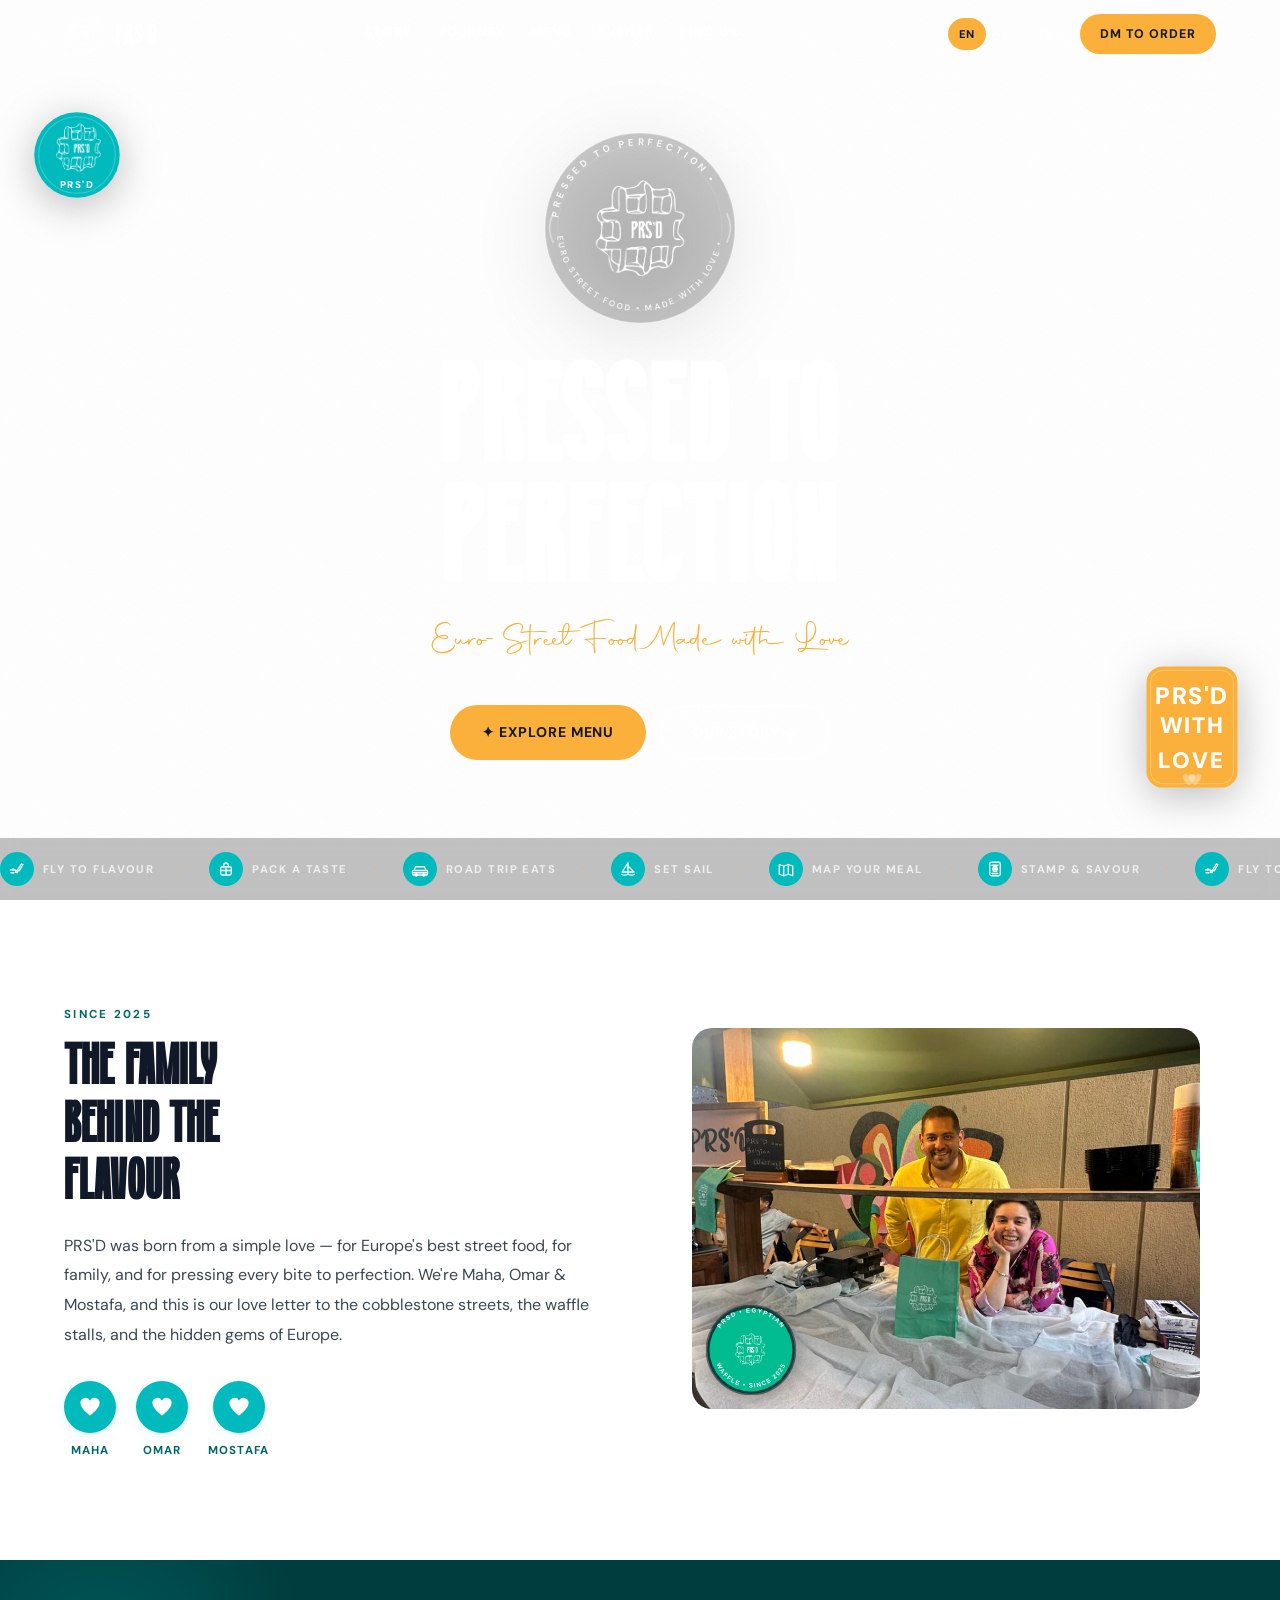
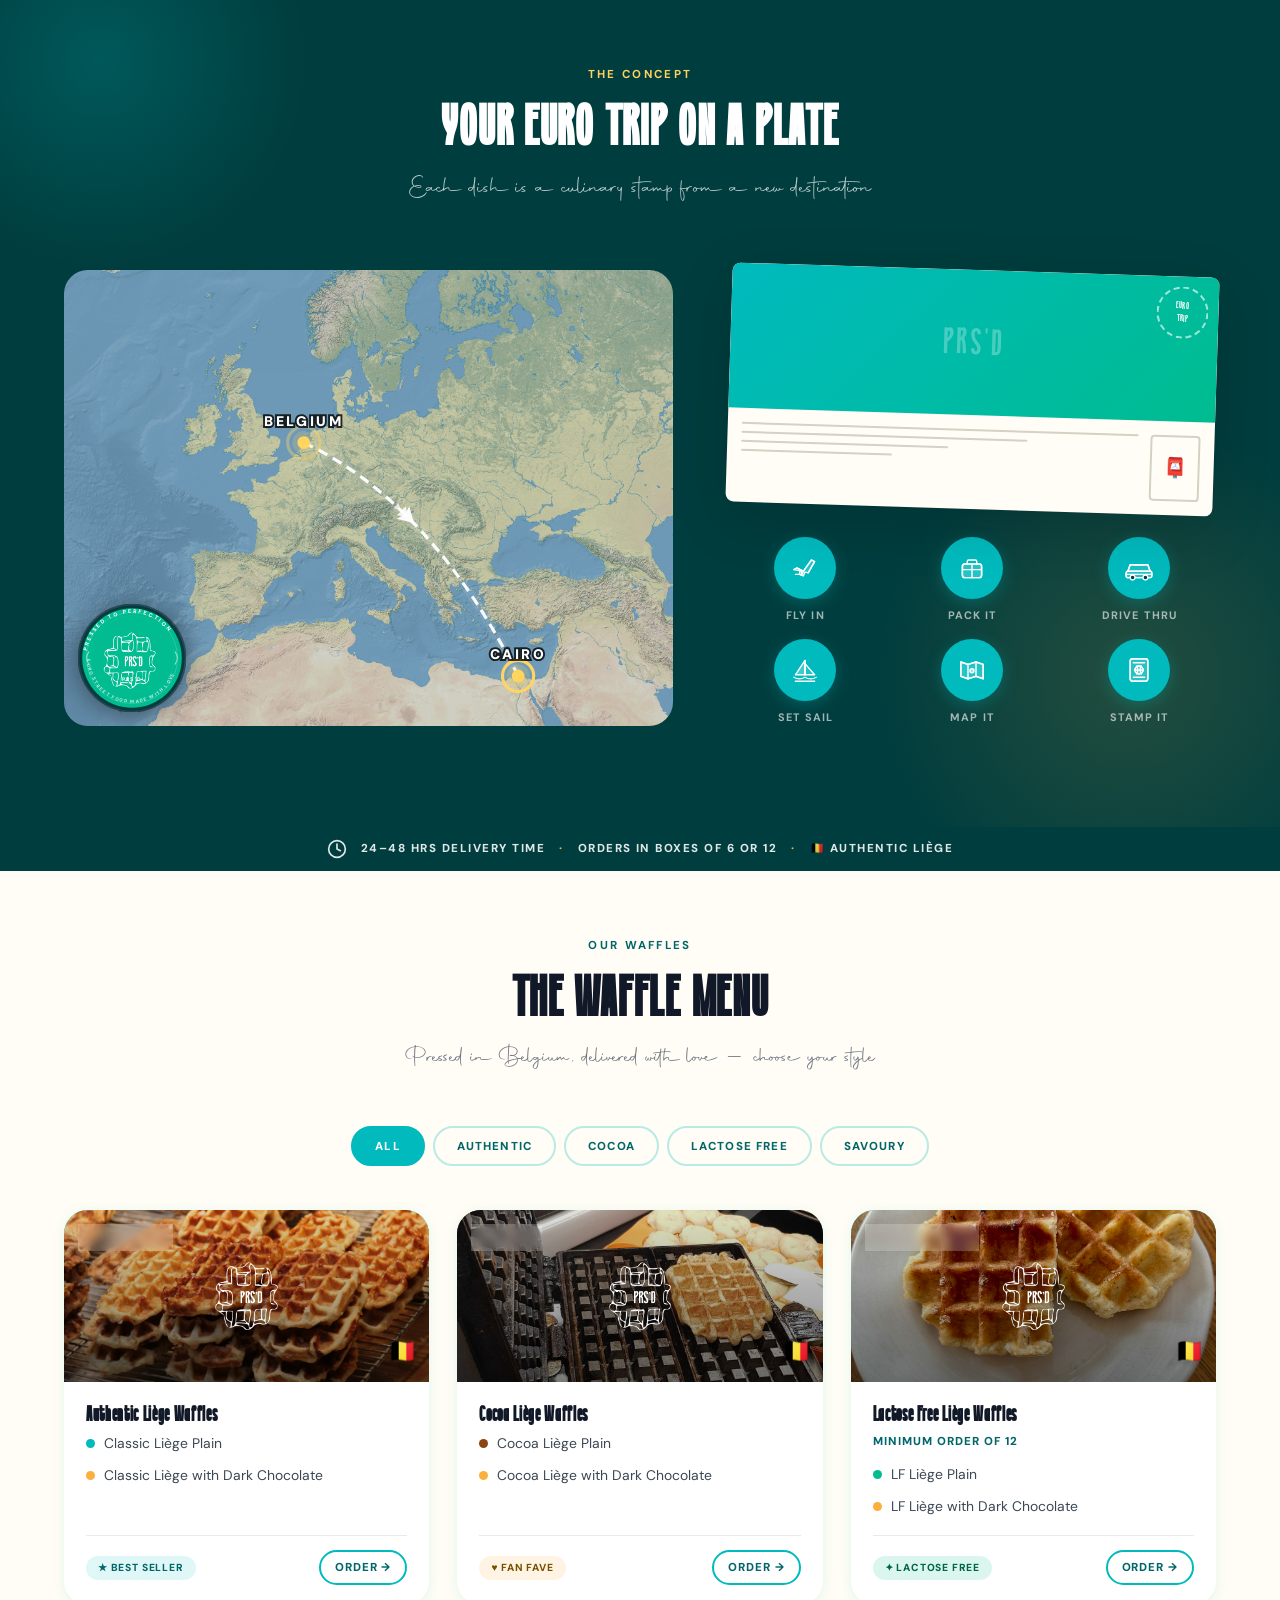
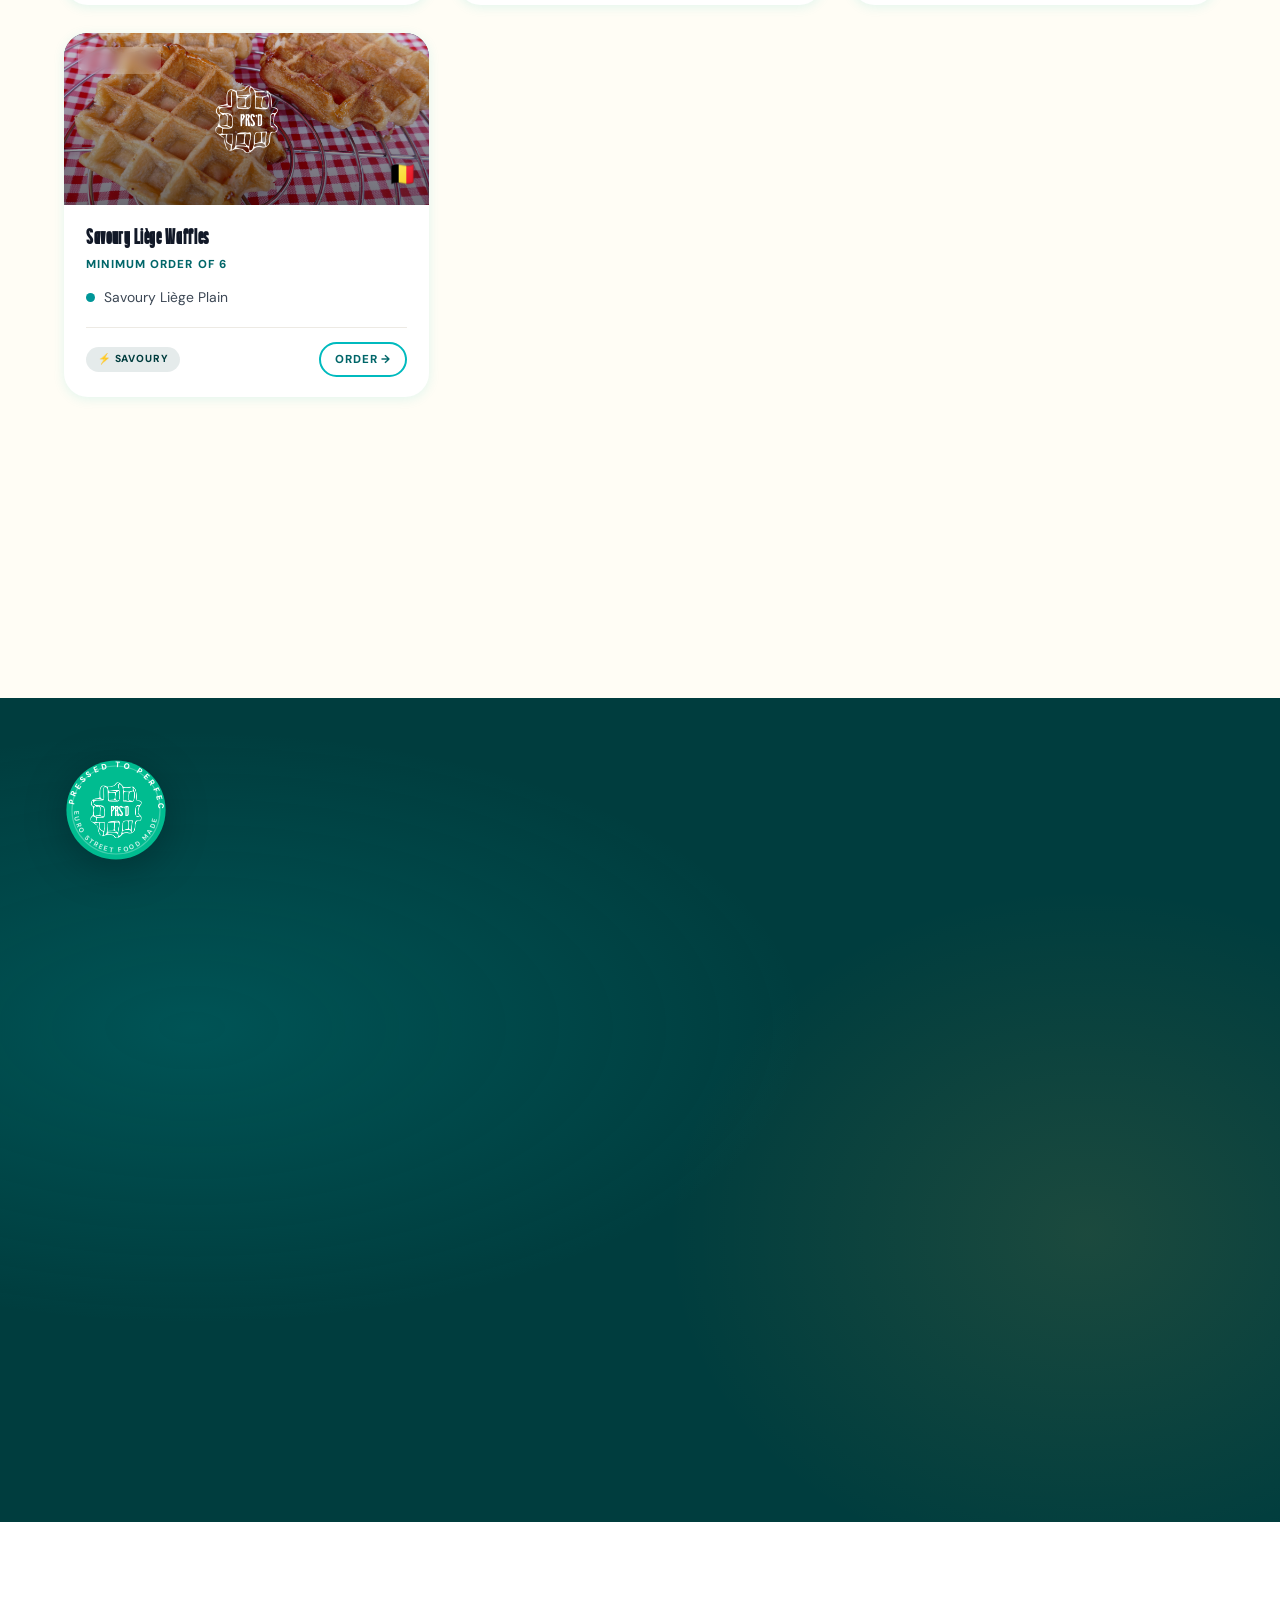
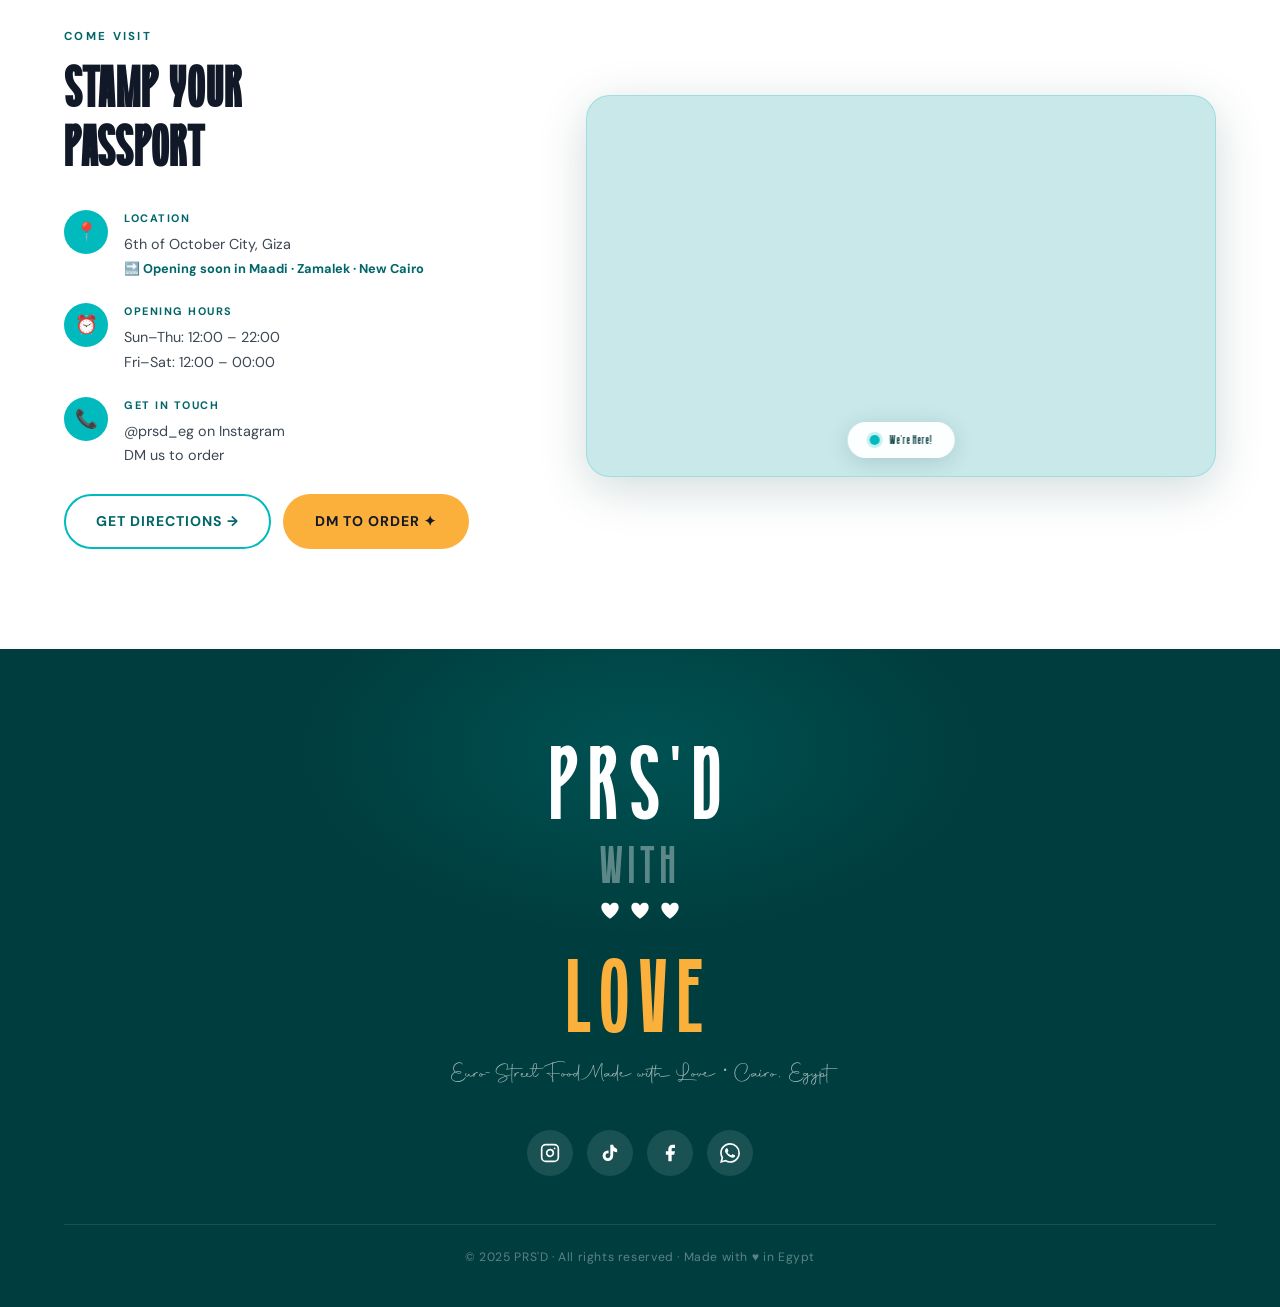
==== index.html @ 07263f13 "fix: replace deformed plane icon with clean top-down SVG airplane shape Use three-part SVG path (fus" ====
<!DOCTYPE html>
<html lang="en" dir="ltr">
<head>
  <meta charset="UTF-8" />
  <meta name="viewport" content="width=device-width, initial-scale=1.0" />
  <meta name="description" content="PRS'D — Euro-Street Food Made with Love. Authentic pressed European street food in Cairo, Egypt." />
  <meta name="theme-color" content="#003D3E" />
  <title>PRS'D — Euro-Street Food Made with Love</title>

  <link rel="icon" type="image/png" href="images/favicon-teal.png" />
  <link rel="apple-touch-icon" href="images/favicon-teal.png" />

  <link rel="preconnect" href="https://fonts.googleapis.com" />
  <link rel="preconnect" href="https://fonts.gstatic.com" crossorigin />
  <link href="https://fonts.googleapis.com/css2?family=DM+Sans:opsz,wght@9..40,400;9..40,500;9..40,700&family=Noto+Sans+Arabic:wght@400;600;700&display=swap" rel="stylesheet" />

  <link rel="stylesheet" href="prsd-website.css" />

</head>
<body>
<div id="scroll-progress" aria-hidden="true"></div>

  <!-- Accessibility: skip navigation -->
  <a class="skip-link" href="#main">Skip to main content</a>

  <!-- ──────────────────────────────────────────────────────────
       NAV
  ────────────────────────────────────────────────────────── -->
  <nav id="nav" role="navigation" aria-label="Main navigation">
    <div class="nav-inner">

      <!-- Logo — actual brand PNG (waffle-shaped logomark) -->
      <a href="#hero" class="nav-logo" aria-label="PRS'D — Go to top">
        <img class="nav-logo-img" alt="PRS'D" aria-hidden="true" src="images/logo-white.png" width="42" height="42" />
        <span class="nav-brand">PRS'D</span>
      </a>

      <!-- Desktop links -->
      <ul class="nav-links" role="list">
        <li><a href="#story"   data-i18n="nav.story">Story</a></li>
        <li><a href="#concept" data-i18n="nav.journey">Journey</a></li>
        <li><a href="#menu"    data-i18n="nav.menu">Menu</a></li>
        <li><a href="#events"  data-i18n="nav.events">Events</a></li>
        <li><a href="#findus"  data-i18n="nav.findus">Find Us</a></li>
      </ul>

      <!-- Right cluster -->
      <div style="display:flex;align-items:center;gap:12px;">
        <div class="lang-sw" role="group" aria-label="Select language">
          <button class="lang-btn" data-lang="en" aria-pressed="true">EN</button>
          <button class="lang-btn" data-lang="ar" aria-pressed="false">ع</button>
          <button class="lang-btn" data-lang="fr" aria-pressed="false">FR</button>
        </div>
        <a href="https://ig.me/m/prsd_eg" target="_blank" rel="noopener" class="nav-cta" data-i18n="nav.order">DM to Order</a>
        <button class="nav-ham" id="ham" aria-label="Open menu" aria-expanded="false" aria-controls="mobNav">
          <span></span><span></span><span></span>
        </button>
      </div>

    </div>
  </nav>

  <!-- Mobile navigation drawer -->
  <nav id="mobNav" aria-label="Mobile navigation" aria-hidden="true">
    <a href="#story"   class="mob-link" data-i18n="nav.story"   onclick="closeMob()">Story</a>
    <a href="#concept" class="mob-link" data-i18n="nav.journey" onclick="closeMob()">Journey</a>
    <a href="#menu"    class="mob-link" data-i18n="nav.menu"    onclick="closeMob()">Menu</a>
    <a href="#events"  class="mob-link" onclick="closeMob()">Events</a>
    <a href="#findus"  class="mob-link" data-i18n="nav.findus"  onclick="closeMob()">Find Us</a>
    <a href="https://ig.me/m/prsd_eg" target="_blank" rel="noopener" class="mob-order" data-i18n="nav.order" onclick="closeMob()">DM to Order</a>
  </nav>

  <!-- ──────────────────────────────────────────────────────────
       MAIN
  ────────────────────────────────────────────────────────── -->
  <main id="main">

    <!-- ══ HERO ══ -->
    <section id="hero" aria-labelledby="hero-h1">
      <div class="hero-aurora" aria-hidden="true"></div>
      <div class="hero-grain"  aria-hidden="true"></div>

      <div class="hero-content">

        <!-- Badge logo SVG -->
        <div class="hero-badge" role="img" aria-label="PRS'D circular stamp logo">
          <svg viewBox="0 0 200 200" xmlns="http://www.w3.org/2000/svg">
            <defs>
              <path id="arc-t" d="M 17,100 A 83,83 0 0,1 183,100"/>
              <path id="arc-b" d="M 17,100 A 83,83 0 0,0 183,100"/>
            </defs>
            <circle cx="100" cy="100" r="95" fill="rgba(0,0,0,.2)"/>
            <circle cx="100" cy="100" r="95" fill="none" stroke="rgba(255,255,255,.22)" stroke-width="1.5"/>
            <circle cx="100" cy="100" r="82" fill="none" stroke="rgba(255,255,255,.1)"  stroke-width="1"/>
            <text font-family="'DM Sans','Segoe UI',sans-serif" font-size="9.5" font-weight="700" fill="rgba(255,255,255,.85)" letter-spacing="3.5">
              <textPath href="#arc-t" startOffset="4%">PRESSED TO PERFECTION •</textPath>
            </text>
            <text font-family="'DM Sans','Segoe UI',sans-serif" font-size="8.5" font-weight="700" fill="rgba(255,255,255,.72)" letter-spacing="2.2">
              <textPath href="#arc-b" startOffset="3%">EURO STREET FOOD • MADE WITH LOVE •</textPath>
            </text>
            <!-- Actual brand logomark centered in badge -->
            <image href="images/logo-white.png" x="52" y="52" width="96" height="96" preserveAspectRatio="xMidYMid meet"/>
            <!-- Ornamental flourishes -->
            <path d="M 13,86 Q 6,100 13,114"  fill="none" stroke="rgba(255,255,255,.38)" stroke-width="1.8" stroke-linecap="round"/>
            <path d="M 187,86 Q 194,100 187,114" fill="none" stroke="rgba(255,255,255,.38)" stroke-width="1.8" stroke-linecap="round"/>
          </svg>
        </div>

        <h1 class="hero-hl" id="hero-h1" data-i18n-html="hero.headline">PRESSED TO<br>PERFECTION</h1>
        <p class="hero-sub" data-i18n="hero.tagline">Euro-Street Food Made with Love</p>

        <div class="hero-ctas">
          <a href="#menu"  class="btn btn-filled" data-i18n="hero.cta1">✦ Explore Menu</a>
          <a href="#story" class="btn btn-ghost"  data-i18n="hero.cta2">Our Story ↓</a>
        </div>
      </div>

      <!-- Sticker 2: "PRS'D WITH LOVE" amber rounded rect — bottom-right of hero -->
      <div class="sticker-wrap sticker-float" style="bottom:110px;right:40px;--sr:12deg;" aria-hidden="true">
        <svg viewBox="0 0 120 158" width="96" height="126" xmlns="http://www.w3.org/2000/svg">
          <rect x="3" y="3" width="114" height="152" rx="20" fill="#FBB03B"/>
          <rect x="8" y="8" width="104" height="142" rx="16" fill="none" stroke="rgba(255,255,255,.22)" stroke-width="1.5"/>
          <text x="60" y="50" text-anchor="middle" font-family="'DM Sans','Segoe UI',sans-serif"
            font-size="30" font-weight="900" fill="white" letter-spacing="2">PRS'D</text>
          <text x="60" y="86" text-anchor="middle" font-family="'DM Sans','Segoe UI',sans-serif"
            font-size="28" font-weight="900" fill="white" letter-spacing="2">WITH</text>
          <!-- LOVE — single centered element, no split -->
          <text x="60" y="130" text-anchor="middle" font-family="'DM Sans','Segoe UI',sans-serif"
            font-size="28" font-weight="900" fill="white" letter-spacing="3">LOVE</text>
          <!-- decorative heart beneath -->
          <path d="M 48,140 Q 52,136 56,140 Q 60,136 64,140 Q 64,146 56,152 Q 48,146 48,140Z"
                fill="rgba(255,255,255,.35)"/>
          <path d="M 56,140 Q 60,136 64,140 Q 68,136 72,140 Q 72,146 64,152 Q 56,146 56,140Z"
                fill="rgba(255,255,255,.35)"/>
        </svg>
      </div>

      <!-- Sticker 1: teal circle with logo+PRS'D — top-left of hero -->
      <div class="sticker-wrap sticker-float" style="top:110px;left:32px;--sr:-8deg;animation-delay:1.2s;" aria-hidden="true">
        <svg viewBox="0 0 120 120" width="90" height="90" xmlns="http://www.w3.org/2000/svg">
          <circle cx="60" cy="60" r="57" fill="#00BABE"/>
          <circle cx="60" cy="60" r="51" fill="none" stroke="rgba(255,255,255,.22)" stroke-width="1.5"/>
          <image href="images/logo-white.png" x="30" y="18" width="64" height="64" preserveAspectRatio="xMidYMid meet"/>
          <text x="60" y="104" text-anchor="middle" font-family="'DM Sans','Segoe UI',sans-serif"
            font-size="13" font-weight="900" fill="white" letter-spacing="2">PRS'D</text>
        </svg>
      </div>

      <!-- Marquee travel strip -->
      <div class="marquee-strip" aria-hidden="true">
        <div class="mq-track" id="mqTrack"></div>
      </div>
    </section>

    <!-- ══ OUR STORY ══ -->
    <section id="story" aria-labelledby="story-h2">
      <div class="container">
        <div class="story-grid">

          <div class="reveal">
            <span class="eyebrow" data-i18n="story.eyebrow">Since 2025</span>
            <h2 class="story-title" id="story-h2" data-i18n-html="story.title">THE FAMILY<br>BEHIND THE<br>FLAVOUR</h2>
            <p class="story-body" data-i18n="story.body">
              PRS'D was born from a simple love — for Europe's best street food, for family, and for pressing every bite to perfection. We're Maha, Omar &amp; Mostafa, and this is our love letter to the cobblestone streets, the waffle stalls, and the hidden gems of Europe.
            </p>
            <div class="family-row" aria-label="Founding family members">
              <div class="fam-chip"><div class="fam-heart" aria-hidden="true"><svg width="22" height="20" viewBox="0 0 24 22" fill="white" xmlns="http://www.w3.org/2000/svg"><path d="M12 20.5C12 20.5 1.5 13.2 1.5 7A5.5 5.5 0 0 1 12 4.16 5.5 5.5 0 0 1 22.5 7c0 6.2-10.5 13.5-10.5 13.5z"/></svg></div><span class="fam-name">Maha</span></div>
              <div class="fam-chip"><div class="fam-heart" aria-hidden="true"><svg width="22" height="20" viewBox="0 0 24 22" fill="white" xmlns="http://www.w3.org/2000/svg"><path d="M12 20.5C12 20.5 1.5 13.2 1.5 7A5.5 5.5 0 0 1 12 4.16 5.5 5.5 0 0 1 22.5 7c0 6.2-10.5 13.5-10.5 13.5z"/></svg></div><span class="fam-name">Omar</span></div>
              <div class="fam-chip"><div class="fam-heart" aria-hidden="true"><svg width="22" height="20" viewBox="0 0 24 22" fill="white" xmlns="http://www.w3.org/2000/svg"><path d="M12 20.5C12 20.5 1.5 13.2 1.5 7A5.5 5.5 0 0 1 12 4.16 5.5 5.5 0 0 1 22.5 7c0 6.2-10.5 13.5-10.5 13.5z"/></svg></div><span class="fam-name">Mostafa</span></div>
            </div>
          </div>

          <div class="story-vis reveal" aria-hidden="true">
            <!-- Waffle cart photo -->
            <div style="position:relative;border-radius:20px;overflow:hidden;margin-bottom:24px;">
              <img src="images/waffle-cart.jpeg" alt="Our waffle cart" style="width:100%;display:block;aspect-ratio:4/3;object-fit:cover;">
              <!-- Brand badge overlay -->
              <svg viewBox="0 0 230 230" xmlns="http://www.w3.org/2000/svg"
                   style="position:absolute;bottom:14px;left:14px;width:90px;height:90px;filter:drop-shadow(0 4px 14px rgba(0,0,0,.45));"
                   aria-hidden="true">
                <defs>
                  <path id="sc-top" d="M 19,115 A 96,96 0 0,1 211,115"/>
                  <path id="sc-bot" d="M 19,115 A 96,96 0 0,0 211,115"/>
                </defs>
                <circle cx="115" cy="115" r="116" fill="#001818" opacity=".5"/>
                <circle cx="115" cy="115" r="112" fill="#003D3E"/>
                <circle cx="115" cy="115" r="106" fill="#00BC90"/>
                <text font-family="'Helvetica Neue',Arial,sans-serif" font-size="16" font-weight="700" fill="white" letter-spacing="3">
                  <textPath href="#sc-top" startOffset="50%" text-anchor="middle">PRSD • EGYPTIAN</textPath>
                </text>
                <text font-family="'Helvetica Neue',Arial,sans-serif" font-size="16" font-weight="700" fill="white" letter-spacing="3">
                  <textPath href="#sc-bot" startOffset="50%" text-anchor="middle">WAFFLE • SINCE 2025</textPath>
                </text>
                <image href="images/logo-white.png" x="72" y="72" width="82" height="82" preserveAspectRatio="xMidYMid meet"/>
              </svg>
            </div>
            <div style="display:none" hidden><svg viewBox="0 0 360 400" xmlns="http://www.w3.org/2000/svg">
              <defs>
                <radialGradient id="bg-grad" cx="50%" cy="100%" r="80%">
                  <stop offset="0%" stop-color="#003D3E"/>
                  <stop offset="100%" stop-color="#001A1A"/>
                </radialGradient>
                <radialGradient id="lamp-glow" cx="50%" cy="50%" r="50%">
                  <stop offset="0%" stop-color="#F5C842" stop-opacity=".55"/>
                  <stop offset="100%" stop-color="#F5C842" stop-opacity="0"/>
                </radialGradient>
                <filter id="soft-shadow">
                  <feDropShadow dx="0" dy="4" stdDeviation="6" flood-color="#000" flood-opacity=".35"/>
                </filter>
                <path id="arc-top" d="M 60,338 A 120,120 0 0,1 300,338"/>
              </defs>

              <!-- Background panel -->
              <rect width="360" height="400" rx="24" fill="url(#bg-grad)"/>

              <!-- Cobblestone pattern hint -->
              <rect x="0" y="310" width="360" height="90" rx="0" fill="#002828"/>
              <ellipse cx="180" cy="310" rx="240" ry="12" fill="#002020"/>
              <!-- cobblestones -->
              <g fill="#003535" stroke="#004444" stroke-width=".5" opacity=".7">
                <ellipse cx="40"  cy="345" rx="28" ry="10"/>
                <ellipse cx="100" cy="330" rx="26" ry="9"/>
                <ellipse cx="160" cy="348" rx="30" ry="10"/>
                <ellipse cx="220" cy="330" rx="26" ry="9"/>
                <ellipse cx="280" cy="345" rx="28" ry="10"/>
                <ellipse cx="320" cy="332" rx="24" ry="9"/>
                <ellipse cx="70"  cy="365" rx="25" ry="9"/>
                <ellipse cx="140" cy="368" rx="28" ry="9"/>
                <ellipse cx="210" cy="365" rx="27" ry="9"/>
                <ellipse cx="290" cy="368" rx="25" ry="9"/>
              </g>

              <!-- Waffle cart body -->
              <rect x="80" y="210" width="200" height="110" rx="12" fill="#00BABE" filter="url(#soft-shadow)"/>
              <rect x="80" y="210" width="200" height="18"  rx="12" fill="#009698"/>
              <!-- Cart stripe decoration -->
              <rect x="80" y="228" width="200" height="6" fill="#007a7c" opacity=".6"/>
              <!-- Cart window -->
              <rect x="100" y="240" width="160" height="65" rx="8" fill="#005555"/>
              <rect x="100" y="240" width="160" height="65" rx="8" fill="none" stroke="#00BABE" stroke-width="2"/>
              <!-- Waffle iron on counter -->
              <rect x="112" y="252" width="80" height="46" rx="6" fill="#1A0A00"/>
              <rect x="112" y="252" width="80" height="6"  rx="3" fill="#2E1500"/>
              <!-- Waffle grid texture on iron -->
              <g stroke="#3D2000" stroke-width="1" opacity=".8">
                <line x1="122" y1="260" x2="122" y2="296"/>
                <line x1="132" y1="260" x2="132" y2="296"/>
                <line x1="142" y1="260" x2="142" y2="296"/>
                <line x1="152" y1="260" x2="152" y2="296"/>
                <line x1="162" y1="260" x2="162" y2="296"/>
                <line x1="172" y1="260" x2="172" y2="296"/>
                <line x1="112" y1="268" x2="192" y2="268"/>
                <line x1="112" y1="278" x2="192" y2="278"/>
                <line x1="112" y1="288" x2="192" y2="288"/>
              </g>
              <!-- Golden waffle on plate -->
              <rect x="212" y="256" width="38" height="32" rx="5" fill="#D4800A"/>
              <g stroke="#B56800" stroke-width="1">
                <line x1="218" y1="256" x2="218" y2="288"/>
                <line x1="225" y1="256" x2="225" y2="288"/>
                <line x1="232" y1="256" x2="232" y2="288"/>
                <line x1="239" y1="256" x2="239" y2="288"/>
                <line x1="212" y1="263" x2="250" y2="263"/>
                <line x1="212" y1="270" x2="250" y2="270"/>
                <line x1="212" y1="277" x2="250" y2="277"/>
                <line x1="212" y1="284" x2="250" y2="284"/>
              </g>
              <!-- Pearl sugar dots on waffle -->
              <g fill="white" opacity=".85">
                <circle cx="219" cy="260" r="2"/>
                <circle cx="229" cy="267" r="2"/>
                <circle cx="239" cy="261" r="2"/>
                <circle cx="223" cy="275" r="2"/>
                <circle cx="242" cy="279" r="2"/>
                <circle cx="217" cy="283" r="2"/>
                <circle cx="234" cy="285" r="1.5"/>
              </g>

              <!-- Steam from waffle iron -->
              <g stroke="#00BABE" stroke-width="2" stroke-linecap="round" fill="none" opacity=".55">
                <path d="M 128,250 Q 124,242 128,234 Q 132,226 128,218"><animate attributeName="opacity" values=".55;0;.55" dur="2.4s" repeatCount="indefinite"/><animate attributeName="d" values="M 128,250 Q 124,242 128,234 Q 132,226 128,218;M 128,250 Q 132,240 128,232 Q 124,224 128,216;M 128,250 Q 124,242 128,234 Q 132,226 128,218" dur="2.4s" repeatCount="indefinite"/></path>
                <path d="M 145,250 Q 141,240 145,230 Q 149,220 145,212"><animate attributeName="opacity" values="0;.55;0" dur="2.8s" repeatCount="indefinite"/></path>
                <path d="M 162,250 Q 158,242 162,234 Q 166,226 162,218"><animate attributeName="opacity" values=".3;.6;.3" dur="2.1s" repeatCount="indefinite"/></path>
              </g>

              <!-- Cart wheels -->
              <circle cx="110" cy="320" r="16" fill="#004040" stroke="#00BABE" stroke-width="2.5"/>
              <circle cx="110" cy="320" r="8"  fill="none" stroke="#00BABE" stroke-width="1.5"/>
              <circle cx="110" cy="320" r="3"  fill="#00BABE"/>
              <circle cx="250" cy="320" r="16" fill="#004040" stroke="#00BABE" stroke-width="2.5"/>
              <circle cx="250" cy="320" r="8"  fill="none" stroke="#00BABE" stroke-width="1.5"/>
              <circle cx="250" cy="320" r="3"  fill="#00BABE"/>

              <!-- Cart handle -->
              <path d="M 255,260 Q 280,240 280,210 Q 280,190 265,185" stroke="#006666" stroke-width="5" stroke-linecap="round" fill="none"/>
              <circle cx="265" cy="183" r="5" fill="#00BABE"/>

              <!-- Overhead lamp -->
              <line x1="180" y1="0" x2="180" y2="55" stroke="#005555" stroke-width="3"/>
              <path d="M 140,55 Q 180,65 220,55" fill="#F5C842" stroke="#D4A800" stroke-width="1.5"/>
              <ellipse cx="180" cy="58" rx="40" ry="8" fill="#F5C842" opacity=".9"/>
              <ellipse cx="180" cy="130" rx="100" ry="60" fill="url(#lamp-glow)"/>

              <!-- ── FAMILY FIGURES ── -->
              <!-- Figure 1: Maha (left, apron, hair up) -->
              <!-- Head -->
              <circle cx="108" cy="140" r="18" fill="#C68B5A"/>
              <!-- Hair bun -->
              <ellipse cx="108" cy="123" rx="10" ry="7" fill="#3D1F00"/>
              <circle cx="108" cy="118" r="7" fill="#3D1F00"/>
              <!-- Body with apron -->
              <rect x="90" y="158" width="36" height="52" rx="10" fill="#00BABE"/>
              <!-- Apron -->
              <rect x="96" y="158" width="24" height="52" rx="4" fill="white" opacity=".85"/>
              <rect x="98" y="172" width="20" height="24" rx="3" fill="white"/>
              <!-- Arms -->
              <path d="M 90,168 Q 72,178 68,198" stroke="#C68B5A" stroke-width="9" stroke-linecap="round" fill="none"/>
              <path d="M 126,168 Q 138,175 142,190" stroke="#C68B5A" stroke-width="9" stroke-linecap="round" fill="none"/>
              <!-- Legs -->
              <rect x="95"  y="208" width="14" height="30" rx="7" fill="#003D3E"/>
              <rect x="113" y="208" width="14" height="30" rx="7" fill="#003D3E"/>
              <!-- Face -->
              <circle cx="103" cy="139" r="2.5" fill="#3D1F00"/>
              <circle cx="113" cy="139" r="2.5" fill="#3D1F00"/>
              <path d="M 104,147 Q 108,151 112,147" stroke="#3D1F00" stroke-width="1.5" stroke-linecap="round" fill="none"/>
              <!-- Name tag -->
              <text x="108" y="255" text-anchor="middle" font-family="'DM Sans',sans-serif" font-size="9" font-weight="700" fill="rgba(255,255,255,.6)">Maha</text>

              <!-- Figure 2: Omar (center, taller, chef hat) -->
              <!-- Head -->
              <circle cx="185" cy="128" r="20" fill="#8B5E3C"/>
              <!-- Chef hat -->
              <rect x="170" y="98" width="30" height="22" rx="4" fill="white"/>
              <ellipse cx="185" cy="98" rx="20" ry="8" fill="white"/>
              <ellipse cx="185" cy="94" rx="14" ry="12" fill="white"/>
              <!-- Body -->
              <rect x="165" y="148" width="40" height="58" rx="10" fill="white"/>
              <!-- Chef jacket buttons -->
              <circle cx="181" cy="162" r="2.5" fill="#00BABE"/>
              <circle cx="181" cy="172" r="2.5" fill="#00BABE"/>
              <circle cx="181" cy="182" r="2.5" fill="#00BABE"/>
              <!-- Belt -->
              <rect x="165" y="196" width="40" height="8" rx="3" fill="#003D3E"/>
              <!-- Arms -->
              <path d="M 165,158 Q 148,165 142,185" stroke="#8B5E3C" stroke-width="10" stroke-linecap="round" fill="none"/>
              <path d="M 205,158 Q 222,165 226,182" stroke="#8B5E3C" stroke-width="10" stroke-linecap="round" fill="none"/>
              <!-- Legs -->
              <rect x="170" y="204" width="16" height="34" rx="8" fill="#003D3E"/>
              <rect x="190" y="204" width="16" height="34" rx="8" fill="#003D3E"/>
              <!-- Face -->
              <circle cx="179" cy="128" r="3"   fill="#3D1F00"/>
              <circle cx="191" cy="128" r="3"   fill="#3D1F00"/>
              <path d="M 180,137 Q 185,142 190,137" stroke="#3D1F00" stroke-width="1.5" stroke-linecap="round" fill="none"/>
              <!-- Name -->
              <text x="185" y="255" text-anchor="middle" font-family="'DM Sans',sans-serif" font-size="9" font-weight="700" fill="rgba(255,255,255,.6)">Omar</text>

              <!-- Figure 3: Mostafa (right, cap) -->
              <circle cx="260" cy="140" r="18" fill="#7A4A2A"/>
              <!-- Cap -->
              <path d="M 244,133 Q 260,120 276,133" fill="#003D3E" stroke="#003D3E" stroke-width="1"/>
              <rect x="242" y="132" width="36" height="10" rx="5" fill="#003D3E"/>
              <rect x="238" y="138" width="8"  height="4"  rx="2" fill="#003D3E"/>
              <!-- Body -->
              <rect x="243" y="158" width="34" height="50" rx="10" fill="#F5C842"/>
              <!-- Pocket -->
              <rect x="250" y="170" width="10" height="12" rx="3" fill="rgba(0,0,0,.12)"/>
              <!-- Arms -->
              <path d="M 243,168 Q 228,176 225,194" stroke="#7A4A2A" stroke-width="9" stroke-linecap="round" fill="none"/>
              <path d="M 277,168 Q 292,176 295,190" stroke="#7A4A2A" stroke-width="9" stroke-linecap="round" fill="none"/>
              <!-- Waffle in right hand -->
              <rect x="289" y="182" width="20" height="17" rx="3" fill="#D4800A"/>
              <g stroke="#B56800" stroke-width=".8">
                <line x1="293" y1="182" x2="293" y2="199"/>
                <line x1="298" y1="182" x2="298" y2="199"/>
                <line x1="303" y1="182" x2="303" y2="199"/>
                <line x1="289" y1="187" x2="309" y2="187"/>
                <line x1="289" y1="192" x2="309" y2="192"/>
                <line x1="289" y1="197" x2="309" y2="197"/>
              </g>
              <!-- Legs -->
              <rect x="248" y="206" width="13" height="30" rx="6.5" fill="#003D3E"/>
              <rect x="265" y="206" width="13" height="30" rx="6.5" fill="#003D3E"/>
              <!-- Face -->
              <circle cx="255" cy="140" r="2.5" fill="#3D1F00"/>
              <circle cx="265" cy="140" r="2.5" fill="#3D1F00"/>
              <path d="M 256,148 Q 260,152 264,148" stroke="#3D1F00" stroke-width="1.5" stroke-linecap="round" fill="none"/>
              <text x="260" y="255" text-anchor="middle" font-family="'DM Sans',sans-serif" font-size="9" font-weight="700" fill="rgba(255,255,255,.6)">Mostafa</text>

              <!-- Floating hearts / sparkles -->
              <g fill="#F5C842" opacity=".7">
                <text x="60"  y="90" font-size="14">♥</text>
                <text x="290" y="80" font-size="11">♥</text>
                <text x="52"  y="180" font-size="9">✦</text>
                <text x="308" y="160" font-size="9">✦</text>
              </g>

              <!-- Bottom arc text -->
              <text font-family="'DM Sans',sans-serif" font-size="11" font-weight="800" fill="rgba(255,255,255,.45)" letter-spacing="3">
                <textPath href="#arc-top" startOffset="8%">MADE WITH LOVE · BELGIUM TO EGYPT</textPath>
              </text>
            </svg></div>

          </div>

        </div>
      </div>
    </section>

    <!-- ══ THE CONCEPT ══ -->
    <section id="concept" aria-labelledby="concept-h2">
      <div class="container">
        <div class="concept-hd reveal">
          <span class="eyebrow" data-i18n="concept.eyebrow">The Concept</span>
          <h2 class="section-title" id="concept-h2" data-i18n="concept.title">YOUR EURO TRIP ON A PLATE</h2>
          <p class="concept-sub" data-i18n="concept.sub">Each dish is a culinary stamp from a new destination</p>
        </div>

        <div class="concept-grid">

          <!-- Belgium → Egypt flight route map -->
          <div class="map-wrap reveal" style="overflow:visible;background:none;border:none;">
            <!-- Map image + route overlay -->
            <div style="position:relative;border-radius:var(--r-lg);overflow:hidden;line-height:0;">
              <!-- Mercator coords: lon -25°→+50°E, lat 67°→21°N
                   object-position:center 30% reveals down to ~28°N
                   Belgium(4.5°E,50.5°N)→(189,162)  Cairo(31°E,30°N)→(358,346) -->
              <img src="images/europe-northafrica-map.png"
                   alt="Europe and North Africa map"
                   style="width:100%;display:block;aspect-ratio:4/3;object-fit:cover;object-position:center 60%;"
                   loading="lazy">
              <svg style="position:absolute;inset:0;width:100%;height:100%;"
                   viewBox="0 0 480 360" preserveAspectRatio="xMidYMid slice"
                   xmlns="http://www.w3.org/2000/svg">
                <!-- Subtle vignette for legibility -->
                <rect width="480" height="360" fill="rgba(0,0,0,.15)" rx="0"/>
                <!-- Route glow -->
                <path d="M 189,136 Q 290,184 358,320"
                      fill="none" stroke="white" stroke-width="7" opacity=".08"/>
                <!-- Dashed flight path -->
                <path d="M 189,136 Q 290,184 358,320"
                      fill="none" stroke="white" stroke-width="2.5"
                      stroke-dasharray="8,5" opacity=".95"/>
                <!-- Belgium pin -->
                <circle cx="189" cy="136" r="9" fill="#FFD560" opacity=".2"/>
                <circle cx="189" cy="136" r="5" fill="#FFD560"/>
                <circle cx="189" cy="136" r="5" fill="none" stroke="#FFD560" stroke-width="2.5">
                  <animate attributeName="r" values="5;20;5" dur="2.6s" repeatCount="indefinite"/>
                  <animate attributeName="opacity" values=".8;0;.8" dur="2.6s" repeatCount="indefinite"/>
                </circle>
                <text x="189" y="123" text-anchor="middle"
                  font-family="'DM Sans',sans-serif" font-size="11" font-weight="900"
                  fill="white" stroke="rgba(0,0,0,.8)" stroke-width="3" paint-order="stroke"
                  letter-spacing="2">BELGIUM</text>
                <!-- Cairo pin -->
                <circle cx="358" cy="320" r="9" fill="#FFD560" opacity=".2"/>
                <circle cx="358" cy="320" r="5" fill="#FFD560"/>
                <circle cx="358" cy="320" r="5" fill="none" stroke="#FFD560" stroke-width="2.5">
                  <animate attributeName="r" values="5;20;5" dur="2.6s" begin="1.3s" repeatCount="indefinite"/>
                  <animate attributeName="opacity" values=".8;0;.8" dur="2.6s" begin="1.3s" repeatCount="indefinite"/>
                </circle>
                <text x="358" y="307" text-anchor="middle"
                  font-family="'DM Sans',sans-serif" font-size="11" font-weight="900"
                  fill="white" stroke="rgba(0,0,0,.8)" stroke-width="3" paint-order="stroke"
                  letter-spacing="2">CAIRO</text>
                <!-- Animated plane -->
                <g>
                  <animateMotion dur="5s" repeatCount="indefinite" rotate="auto"
                    path="M 189,136 Q 290,184 358,320"/>
                  <!-- top-down plane pointing right (positive X = direction of travel) -->
                  <g transform="translate(-10,-7)">
                    <path d="M 20,7 L 8,14 L 10,7 L 8,0 Z" fill="white" opacity=".95"/>
                    <path d="M 13,7 L 6,2 L 6,12 Z" fill="white" opacity=".85"/>
                    <path d="M 5,7 L 0,4 L 0,10 Z" fill="white" opacity=".7"/>
                  </g>
                </g>
              </svg>
              <!-- Badge overlaid on map — bottom-left corner -->
              <svg viewBox="0 0 230 230" xmlns="http://www.w3.org/2000/svg"
                   style="position:absolute;bottom:14px;left:14px;width:108px;height:108px;filter:drop-shadow(0 4px 14px rgba(0,0,0,.45));"
                   aria-hidden="true">
                <defs>
                  <path id="b-top" d="M 19,115 A 96,96 0 0,1 211,115"/>
                  <path id="b-bot" d="M 19,115 A 96,96 0 0,0 211,115"/>
                </defs>
                <circle cx="115" cy="115" r="116" fill="#001818" opacity=".5"/>
                <circle cx="115" cy="115" r="112" fill="#003D3E"/>
                <circle cx="115" cy="115" r="106" fill="#00BC90"/>
                <circle cx="115" cy="115" r="97"  fill="none" stroke="rgba(255,255,255,.24)" stroke-width="1.5"/>
                <circle cx="115" cy="115" r="90"  fill="none" stroke="rgba(255,255,255,.1)"  stroke-width=".8"/>
                <path d="M 23,102 Q 14,115 23,128" fill="none" stroke="rgba(255,255,255,.55)" stroke-width="2.2" stroke-linecap="round"/>
                <path d="M 207,102 Q 216,115 207,128" fill="none" stroke="rgba(255,255,255,.55)" stroke-width="2.2" stroke-linecap="round"/>
                <text font-family="'DM Sans',sans-serif" font-size="11.5" font-weight="800" fill="white" letter-spacing="4.5">
                  <textPath href="#b-top" startOffset="5%">PRESSED TO PERFECTION</textPath>
                </text>
                <text font-family="'DM Sans',sans-serif" font-size="9.5" font-weight="700" fill="rgba(255,255,255,.82)" letter-spacing="2.8">
                  <textPath href="#b-bot" startOffset="1%">EURO STREET FOOD MADE WITH LOVE</textPath>
                </text>
                <image href="images/logo-white.png" x="50" y="60" width="120" height="120" preserveAspectRatio="xMidYMid meet"/>
                <text x="115" y="163" text-anchor="middle"
                  font-family="'DM Sans',sans-serif" font-size="11" font-weight="900"
                  fill="white" letter-spacing="2.5">PRS'D</text>
              </svg>
            </div>
          </div>

          <!-- Postcard + travel icons -->
          <div class="reveal">
            <div class="postcard" role="img" aria-label="PRS'D postcard concept">
              <div class="pc-top">
                <span class="pc-logo">PRS'D</span>
                <div class="pc-stamp" aria-hidden="true">EURO<br>TRIP</div>
              </div>
              <div class="pc-body">
                <div class="pc-lines">
                  <div class="pc-line"></div>
                  <div class="pc-line"></div>
                  <div class="pc-line"></div>
                  <div class="pc-line" style="width:38%"></div>
                </div>
                <div class="pc-stamp-box" aria-hidden="true">📮</div>
              </div>
            </div>

            <div class="travel-grid" role="list" aria-label="Euro-trip concept icons">
              <!-- Airplane -->
              <div class="t-chip" role="listitem">
                <div class="t-ico" aria-hidden="true">
                  <svg viewBox="0 0 40 40" width="32" height="32" fill="none" stroke="white" stroke-width="1.8" stroke-linecap="round" stroke-linejoin="round">
                    <path d="M6 22l4-2 8 4 10-14 4 2-8 14-4-1-2 5-3-1 1-5z" fill="white" fill-opacity=".15" stroke="white" stroke-width="1.6"/>
                    <path d="M6 22l4-2 8 4 10-14 4 2-8 14"/>
                    <path d="M18 24l-2 5-3-1 1-5"/>
                    <line x1="8" y1="28" x2="14" y2="28"/>
                  </svg>
                </div>
                <span class="t-lbl" data-i18n="icons.fly">Fly In</span>
              </div>
              <!-- Suitcase -->
              <div class="t-chip" role="listitem">
                <div class="t-ico" aria-hidden="true">
                  <svg viewBox="0 0 40 40" width="32" height="32" fill="none" stroke="white" stroke-width="1.8" stroke-linecap="round" stroke-linejoin="round">
                    <rect x="8" y="15" width="24" height="17" rx="3" fill="white" fill-opacity=".15"/>
                    <rect x="8" y="15" width="24" height="17" rx="3"/>
                    <path d="M14 15v-3a2 2 0 0 1 2-2h8a2 2 0 0 1 2 2v3"/>
                    <line x1="20" y1="15" x2="20" y2="32"/>
                    <line x1="8" y1="22" x2="32" y2="22"/>
                  </svg>
                </div>
                <span class="t-lbl" data-i18n="icons.pack">Pack It</span>
              </div>
              <!-- Car -->
              <div class="t-chip" role="listitem">
                <div class="t-ico" aria-hidden="true">
                  <svg viewBox="0 0 40 40" width="32" height="32" fill="none" stroke="white" stroke-width="1.8" stroke-linecap="round" stroke-linejoin="round">
                    <path d="M6 24l3-8h22l3 8" fill="white" fill-opacity=".1"/>
                    <path d="M6 24l3-8h22l3 8"/>
                    <rect x="4" y="24" width="32" height="8" rx="2" fill="white" fill-opacity=".15"/>
                    <rect x="4" y="24" width="32" height="8" rx="2"/>
                    <circle cx="12" cy="32" r="3" fill="#003D3E" stroke="white" stroke-width="1.6"/>
                    <circle cx="28" cy="32" r="3" fill="#003D3E" stroke="white" stroke-width="1.6"/>
                    <line x1="4" y1="28" x2="36" y2="28"/>
                    <line x1="14" y1="16" x2="26" y2="16"/>
                  </svg>
                </div>
                <span class="t-lbl" data-i18n="icons.drive">Drive Thru</span>
              </div>
              <!-- Sailboat -->
              <div class="t-chip" role="listitem">
                <div class="t-ico" aria-hidden="true">
                  <svg viewBox="0 0 40 40" width="32" height="32" fill="none" stroke="white" stroke-width="1.8" stroke-linecap="round" stroke-linejoin="round">
                    <path d="M20 8v18" />
                    <path d="M20 8 L8 26 L20 26Z" fill="white" fill-opacity=".25"/>
                    <path d="M20 12 L32 26 L20 26Z" fill="white" fill-opacity=".12"/>
                    <path d="M6 29 Q13 33 20 29 Q27 33 34 29" stroke-width="1.6"/>
                    <line x1="8" y1="34" x2="32" y2="34"/>
                  </svg>
                </div>
                <span class="t-lbl" data-i18n="icons.sail">Set Sail</span>
              </div>
              <!-- Folded map -->
              <div class="t-chip" role="listitem">
                <div class="t-ico" aria-hidden="true">
                  <svg viewBox="0 0 40 40" width="32" height="32" fill="none" stroke="white" stroke-width="1.8" stroke-linecap="round" stroke-linejoin="round">
                    <path d="M6 10l9 3 10-3 9 3v18l-9-3-10 3-9-3z" fill="white" fill-opacity=".15"/>
                    <path d="M6 10l9 3 10-3 9 3v18l-9-3-10 3-9-3z"/>
                    <line x1="15" y1="13" x2="15" y2="31"/>
                    <line x1="25" y1="10" x2="25" y2="28"/>
                    <circle cx="20" cy="21" r="2.5" fill="white" fill-opacity=".5"/>
                  </svg>
                </div>
                <span class="t-lbl" data-i18n="icons.map">Map It</span>
              </div>
              <!-- Passport -->
              <div class="t-chip" role="listitem">
                <div class="t-ico" aria-hidden="true">
                  <svg viewBox="0 0 40 40" width="32" height="32" fill="none" stroke="white" stroke-width="1.8" stroke-linecap="round" stroke-linejoin="round">
                    <rect x="9" y="6" width="22" height="28" rx="3" fill="white" fill-opacity=".15"/>
                    <rect x="9" y="6" width="22" height="28" rx="3"/>
                    <circle cx="20" cy="20" r="5" fill="white" fill-opacity=".2"/>
                    <circle cx="20" cy="20" r="5"/>
                    <line x1="15" y1="20" x2="25" y2="20"/>
                    <path d="M17 15 Q20 20 17 25"/>
                    <path d="M23 15 Q20 20 23 25"/>
                    <line x1="13" y1="29" x2="27" y2="29"/>
                    <line x1="13" y1="11" x2="27" y2="11"/>
                  </svg>
                </div>
                <span class="t-lbl" data-i18n="icons.stamp">Stamp It</span>
              </div>
            </div>
          </div>

        </div>
      </div>
    </section>

    <!-- ══ MENU ══ -->
    <section id="menu" aria-labelledby="menu-h2" style="position:relative;">
      <!-- Sticker: Pressed to Perfection circle badge -->
      <div class="sticker-wrap sticker-float" style="top:-56px;right:5%;--sr:15deg;animation-delay:2s;" aria-hidden="true">
        <svg viewBox="0 0 230 230" xmlns="http://www.w3.org/2000/svg"
                style="position:absolute;bottom:14px;left:14px;width:108px;height:108px;filter:drop-shadow(0 4px 14px rgba(0,0,0,.45));"
                aria-hidden="true">
            <defs>
              <path id="b-top" d="M 19,115 A 96,96 0 0,1 211,115"/>
              <path id="b-bot" d="M 19,115 A 96,96 0 0,0 211,115"/>
            </defs>
            <circle cx="115" cy="115" r="116" fill="#001818" opacity=".5"/>
            <circle cx="115" cy="115" r="112" fill="#003D3E"/>
            <circle cx="115" cy="115" r="106" fill="#00BC90"/>
            <circle cx="115" cy="115" r="97"  fill="none" stroke="rgba(255,255,255,.24)" stroke-width="1.5"/>
            <circle cx="115" cy="115" r="90"  fill="none" stroke="rgba(255,255,255,.1)"  stroke-width=".8"/>
            <path d="M 23,102 Q 14,115 23,128" fill="none" stroke="rgba(255,255,255,.55)" stroke-width="2.2" stroke-linecap="round"/>
            <path d="M 207,102 Q 216,115 207,128" fill="none" stroke="rgba(255,255,255,.55)" stroke-width="2.2" stroke-linecap="round"/>
            <text font-family="'DM Sans',sans-serif" font-size="11.5" font-weight="800" fill="white" letter-spacing="4.5">
              <textPath href="#b-top" startOffset="5%">PRESSED TO PERFECTION</textPath>
            </text>
            <text font-family="'DM Sans',sans-serif" font-size="9.5" font-weight="700" fill="rgba(255,255,255,.82)" letter-spacing="2.8">
              <textPath href="#b-bot" startOffset="1%">EURO STREET FOOD MADE WITH LOVE</textPath>
            </text>
            <image href="images/logo-white.png" x="50" y="60" width="120" height="120" preserveAspectRatio="xMidYMid meet"/>
            <text x="115" y="163" text-anchor="middle"
              font-family="'DM Sans',sans-serif" font-size="11" font-weight="900"
              fill="white" letter-spacing="2.5">PRS'D</text>
          </svg>
      </div>

      <!-- Delivery badge strip -->
      <div class="menu-delivery-strip" aria-label="24-48 hours delivery time">
        <div class="mds-inner">
          <svg width="20" height="20" viewBox="0 0 24 24" fill="none" stroke="currentColor" stroke-width="2" stroke-linecap="round" stroke-linejoin="round" aria-hidden="true"><circle cx="12" cy="12" r="10"/><polyline points="12 6 12 12 16 14"/></svg>
          <span data-i18n="menu.delivery">24–48 hrs Delivery Time</span>
          <span class="mds-sep">·</span>
          <span data-i18n="menu.boxes">Orders in boxes of 6 or 12</span>
          <span class="mds-sep">·</span>
          <span>🇧🇪 Authentic Liège</span>
        </div>
      </div>

      <div class="container">
        <div class="menu-hd reveal">
          <span class="eyebrow" data-i18n="menu.eyebrow">Our Waffles</span>
          <h2 class="section-title" id="menu-h2" data-i18n="menu.title">THE WAFFLE MENU</h2>
          <p class="menu-intro reveal" data-i18n="menu.intro">Pressed in Belgium, delivered with love — choose your style</p>
        </div>

        <!-- Category tabs -->
        <div class="menu-tabs reveal" role="tablist" aria-label="Waffle categories">
          <button class="mtab active" role="tab" aria-selected="true"  data-cat="all"      data-i18n="menu.tab.all">All</button>
          <button class="mtab"        role="tab" aria-selected="false" data-cat="classic"  data-i18n="menu.tab.classic">Authentic</button>
          <button class="mtab"        role="tab" aria-selected="false" data-cat="cocoa"    data-i18n="menu.tab.cocoa">Cocoa</button>
          <button class="mtab"        role="tab" aria-selected="false" data-cat="lf"       data-i18n="menu.tab.lf">Lactose Free</button>
          <button class="mtab"        role="tab" aria-selected="false" data-cat="savoury"  data-i18n="menu.tab.savoury">Savoury</button>
        </div>

        <div class="waffle-grid" id="waffleGrid">

          <!-- ── AUTHENTIC LIÈGE ── -->
          <article class="wcard reveal" data-cat="classic" data-delay="0" aria-labelledby="wc1">
            <div class="wcard-top" style="background:linear-gradient(135deg,#00BABE 0%,#00BC90 100%)">
              <img class="wcard-photo" src="images/waffle-authentic.jpg" alt="Authentic Liège Waffles" loading="lazy">
              <div class="wcard-badge-pill">Authentic</div>
              <div class="wcard-logo-mark" aria-hidden="true">
                <img src="images/logo-white.png" alt="" width="68" height="68">
              </div>
              <div class="wcard-flag" aria-label="Belgium">🇧🇪</div>
            </div>
            <div class="wcard-body">
              <h3 class="wcard-name" id="wc1" data-i18n="menu.w1.name">Authentic Liège Waffles</h3>
              <ul class="wcard-items" aria-label="Variants">
                <li><span class="witem-dot" style="background:var(--teal)"></span><span data-i18n="menu.w1.v1">Classic Liège Plain</span></li>
                <li><span class="witem-dot" style="background:var(--amber)"></span><span data-i18n="menu.w1.v2">Classic Liège with Dark Chocolate</span></li>
              </ul>
              <div class="wcard-foot">
                <span class="wcard-pill wcard-pill--teal" data-i18n="menu.badge.bestseller">★ Best Seller</span>
                <a href="https://ig.me/m/prsd_eg" target="_blank" rel="noopener" class="wcard-order" aria-label="Order on Instagram" data-i18n="menu.order">Order →</a>
              </div>
            </div>
          </article>

          <!-- ── COCOA LIÈGE ── -->
          <article class="wcard reveal" data-cat="cocoa" data-delay="80" aria-labelledby="wc2">
            <div class="wcard-top" style="background:linear-gradient(135deg,#5C3317 0%,#8B4513 100%)">
              <img class="wcard-photo" src="images/waffle-cocoa.jpg" alt="Cocoa Liège Waffles" loading="lazy">
              <div class="wcard-badge-pill">Cocoa</div>
              <div class="wcard-logo-mark" aria-hidden="true">
                <img src="images/logo-white.png" alt="" width="68" height="68">
              </div>
              <div class="wcard-flag" aria-label="Belgium">🇧🇪</div>
            </div>
            <div class="wcard-body">
              <h3 class="wcard-name" id="wc2" data-i18n="menu.w2.name">Cocoa Liège Waffles</h3>
              <ul class="wcard-items" aria-label="Variants">
                <li><span class="witem-dot" style="background:#8B4513"></span><span data-i18n="menu.w2.v1">Cocoa Liège Plain</span></li>
                <li><span class="witem-dot" style="background:var(--amber)"></span><span data-i18n="menu.w2.v2">Cocoa Liège with Dark Chocolate</span></li>
              </ul>
              <div class="wcard-foot">
                <span class="wcard-pill wcard-pill--amber" data-i18n="menu.badge.fan">♥ Fan Fave</span>
                <a href="https://ig.me/m/prsd_eg" target="_blank" rel="noopener" class="wcard-order" aria-label="Order on Instagram" data-i18n="menu.order">Order →</a>
              </div>
            </div>
          </article>

          <!-- ── LACTOSE FREE ── -->
          <article class="wcard reveal" data-cat="lf" data-delay="160" aria-labelledby="wc3">
            <div class="wcard-top" style="background:linear-gradient(135deg,#00BC90 0%,#00a07a 100%)">
              <img class="wcard-photo" src="images/waffle-lactosefree.jpg" alt="Lactose Free Liège Waffles" loading="lazy">
              <div class="wcard-badge-pill">Lactose Free</div>
              <div class="wcard-logo-mark" aria-hidden="true">
                <img src="images/logo-white.png" alt="" width="68" height="68">
              </div>
              <div class="wcard-flag" aria-label="Belgium">🇧🇪</div>
            </div>
            <div class="wcard-body">
              <h3 class="wcard-name" id="wc3" data-i18n="menu.w3.name">Lactose Free Liège Waffles</h3>
              <p class="wcard-note" data-i18n="menu.w3.note">Minimum order of 12</p>
              <ul class="wcard-items" aria-label="Variants">
                <li><span class="witem-dot" style="background:var(--green)"></span><span data-i18n="menu.w3.v1">LF Liège Plain</span></li>
                <li><span class="witem-dot" style="background:var(--amber)"></span><span data-i18n="menu.w3.v2">LF Liège with Dark Chocolate</span></li>
              </ul>
              <div class="wcard-foot">
                <span class="wcard-pill wcard-pill--green" data-i18n="menu.badge.lf">✦ Lactose Free</span>
                <a href="https://ig.me/m/prsd_eg" target="_blank" rel="noopener" class="wcard-order" aria-label="Order on Instagram" data-i18n="menu.order">Order →</a>
              </div>
            </div>
          </article>

          <!-- ── SAVOURY ── -->
          <article class="wcard reveal" data-cat="savoury" data-delay="240" aria-labelledby="wc4">
            <div class="wcard-top" style="background:linear-gradient(135deg,#003D3E 0%,#006669 100%)">
              <img class="wcard-photo" src="images/waffle-savoury.jpg" alt="Savoury Liège Waffles" loading="lazy">
              <div class="wcard-badge-pill">Savoury</div>
              <div class="wcard-logo-mark" aria-hidden="true">
                <img src="images/logo-white.png" alt="" width="68" height="68">
              </div>
              <div class="wcard-flag" aria-label="Belgium">🇧🇪</div>
            </div>
            <div class="wcard-body">
              <h3 class="wcard-name" id="wc4" data-i18n="menu.w4.name">Savoury Liège Waffles</h3>
              <p class="wcard-note" data-i18n="menu.w4.note">Minimum order of 6</p>
              <ul class="wcard-items" aria-label="Variants">
                <li><span class="witem-dot" style="background:var(--teal-dark)"></span><span data-i18n="menu.w4.v1">Savoury Liège Plain</span></li>
              </ul>
              <div class="wcard-foot">
                <span class="wcard-pill wcard-pill--dark" data-i18n="menu.badge.savoury">⚡ Savoury</span>
                <a href="https://ig.me/m/prsd_eg" target="_blank" rel="noopener" class="wcard-order" aria-label="Order on Instagram" data-i18n="menu.order">Order →</a>
              </div>
            </div>
          </article>

        </div>

        <!-- Add-ons row -->
        <div class="addons-row reveal">
          <span class="addons-label" data-i18n="menu.addons.title">Add-ons per waffle</span>
          <div class="addons-chips">
            <span class="addon-chip" data-i18n="menu.addons.c1">🍒 Cranberries</span>
          </div>
        </div>

        <div class="menu-cta reveal">
          <a href="https://ig.me/m/prsd_eg" target="_blank" rel="noopener noreferrer" class="btn btn-filled" data-i18n="menu.cta">
            <svg width="18" height="18" viewBox="0 0 24 24" fill="currentColor" aria-hidden="true"><path d="M12 2.163c3.204 0 3.584.012 4.85.07 3.252.148 4.771 1.691 4.919 4.919.058 1.265.069 1.645.069 4.849 0 3.205-.012 3.584-.069 4.849-.149 3.225-1.664 4.771-4.919 4.919-1.266.058-1.644.07-4.85.07-3.204 0-3.584-.012-4.849-.07-3.26-.149-4.771-1.699-4.919-4.92-.058-1.265-.07-1.644-.07-4.849 0-3.204.013-3.583.07-4.849.149-3.227 1.664-4.771 4.919-4.919 1.266-.057 1.645-.069 4.849-.069zm0-2.163c-3.259 0-3.667.014-4.947.072-4.358.2-6.78 2.618-6.98 6.98-.059 1.281-.073 1.689-.073 4.948 0 3.259.014 3.668.072 4.948.2 4.358 2.618 6.78 6.98 6.98 1.281.058 1.689.072 4.948.072 3.259 0 3.668-.014 4.948-.072 4.354-.2 6.782-2.618 6.979-6.98.059-1.28.073-1.689.073-4.948 0-3.259-.014-3.667-.072-4.947-.196-4.354-2.617-6.78-6.979-6.98-1.281-.059-1.69-.073-4.949-.073zm0 5.838c-3.403 0-6.162 2.759-6.162 6.162s2.759 6.163 6.162 6.163 6.162-2.759 6.162-6.163c0-3.403-2.759-6.162-6.162-6.162zm0 10.162c-2.209 0-4-1.79-4-4 0-2.209 1.791-4 4-4s4 1.791 4 4c0 2.21-1.791 4-4 4zm6.406-11.845c-.796 0-1.441.645-1.441 1.44s.645 1.44 1.441 1.44c.795 0 1.439-.645 1.439-1.44s-.644-1.44-1.439-1.44z"/></svg>
            <span data-i18n="menu.cta">Order on Instagram</span>
          </a>
        </div>
      </div>
    </section>

    <!-- ══ EVENTS / INSTAGRAM FEED ══ -->
    <section id="events" aria-labelledby="events-h2" style="position:relative;">
      <!-- Sticker 4: Pressed to Perfection circular badge — top right -->
      <div class="sticker-wrap sticker-float" style="top:60px;left:5%;--sr:-14deg;animation-delay:0.6s;" aria-hidden="true">
        <svg viewBox="0 0 130 130" width="104" height="104">
          <circle cx="65" cy="65" r="62" fill="#00BC90"/>
          <circle cx="65" cy="65" r="55" fill="none" stroke="rgba(255,255,255,.28)" stroke-width="1.5"/>
          <defs>
            <path id="s4-t" d="M 12,65 A 53,53 0 0,1 118,65"/>
            <path id="s4-b" d="M 12,65 A 53,53 0 0,0 118,65"/>
          </defs>
          <text font-family="'DM Sans',sans-serif" font-size="10" font-weight="800" fill="white" letter-spacing="3.5">
            <textPath href="#s4-t" startOffset="4%">PRESSED TO PERFECTION</textPath>
          </text>
          <text font-family="'DM Sans',sans-serif" font-size="8.5" font-weight="700" fill="rgba(255,255,255,.8)" letter-spacing="2.2">
            <textPath href="#s4-b" startOffset="1%">EURO STREET FOOD MADE WITH LOVE</textPath>
          </text>
          <!-- Logo instead of box icon -->
          <image href="images/logo-white.png" x="30" y="30" width="70" height="70" preserveAspectRatio="xMidYMid meet"/>
        </svg>
      </div>
      <div class="container">
        <div class="events-hd reveal">
          <span class="eyebrow">Follow the Feed</span>
          <h2 class="section-title" id="events-h2">WHAT'S ON @ PRS'D</h2>
          <span class="events-tagline">Catch us live — pop-ups, markets &amp; waffle moments</span>
        </div>

        <div class="events-grid">

          <article class="event-card reveal" data-delay="0">
            <div class="event-date">Upcoming</div>
            <h3 class="event-title">Weekend Waffle Pop Up</h3>
            <p class="event-desc">Find us in 6th of October City every weekend. Fresh-pressed Liège waffles, made to order. 24-48hr pre-orders open via Instagram DM.</p>
            <span class="event-tag">
              <svg width="12" height="12" viewBox="0 0 24 24" fill="none" stroke="currentColor" stroke-width="2" aria-hidden="true"><rect x="3" y="4" width="18" height="18" rx="2"/><line x1="16" y1="2" x2="16" y2="6"/><line x1="8" y1="2" x2="8" y2="6"/><line x1="3" y1="10" x2="21" y2="10"/></svg>
              Pop-Up Market
            </span>
          </article>

          <article class="event-card reveal" data-delay="80">
            <div class="event-date">Every Week</div>
            <h3 class="event-title">Order Window Open</h3>
            <p class="event-desc">DM us on Instagram to place your weekly order. Boxes of 6 or 12. Classic, Cocoa, Lactose Free &amp; Savoury — all pressed to perfection.</p>
            <span class="event-tag">
              <svg width="12" height="12" viewBox="0 0 24 24" fill="currentColor" aria-hidden="true"><path d="M12 2.163c3.204 0 3.584.012 4.85.07 3.252.148 4.771 1.691 4.919 4.919.058 1.265.069 1.645.069 4.849 0 3.205-.012 3.584-.069 4.849-.149 3.225-1.664 4.771-4.919 4.919-1.266.058-1.644.07-4.85.07-3.204 0-3.584-.012-4.849-.07-3.26-.149-4.771-1.699-4.919-4.92-.058-1.265-.07-1.644-.07-4.849 0-3.204.013-3.583.07-4.849.149-3.227 1.664-4.771 4.919-4.919 1.266-.057 1.645-.069 4.849-.069zm0-2.163c-3.259 0-3.667.014-4.947.072-4.358.2-6.78 2.618-6.98 6.98-.059 1.281-.073 1.689-.073 4.948 0 3.259.014 3.668.072 4.948.2 4.358 2.618 6.78 6.98 6.98 1.281.058 1.689.072 4.948.072 3.259 0 3.668-.014 4.948-.072 4.354-.2 6.782-2.618 6.979-6.98.059-1.28.073-1.689.073-4.948 0-3.259-.014-3.667-.072-4.947-.196-4.354-2.617-6.78-6.979-6.98-1.281-.059-1.69-.073-4.949-.073zm0 5.838c-3.403 0-6.162 2.759-6.162 6.162s2.759 6.163 6.162 6.163 6.162-2.759 6.162-6.163c0-3.403-2.759-6.162-6.162-6.162zm0 10.162c-2.209 0-4-1.79-4-4 0-2.209 1.791-4 4-4s4 1.791 4 4c0 2.21-1.791 4-4 4zm6.406-11.845c-.796 0-1.441.645-1.441 1.44s.645 1.44 1.441 1.44c.795 0 1.439-.645 1.439-1.44s-.644-1.44-1.439-1.44z"/></svg>
              Order on Instagram
            </span>
          </article>

          <article class="event-card reveal" data-delay="160">
            <div class="event-date">Special Edition</div>
            <h3 class="event-title">Gift Box Season</h3>
            <p class="event-desc">Send a box of waffles as a gift. Matched or mismatched boxes of 6 or 12, beautifully packaged with love from Belgium to Egypt.</p>
            <span class="event-tag">
              <svg width="12" height="12" viewBox="0 0 24 24" fill="none" stroke="currentColor" stroke-width="2" aria-hidden="true"><path d="M20 12v10H4V12"/><path d="M22 7H2v5h20V7z"/><path d="M12 22V7"/><path d="M12 7H7.5a2.5 2.5 0 0 1 0-5C11 2 12 7 12 7z"/><path d="M12 7h4.5a2.5 2.5 0 0 0 0-5C13 2 12 7 12 7z"/></svg>
              Gift Box
            </span>
          </article>

        </div>

        <div class="events-ig-cta reveal">
          <span class="events-ig-note">Follow @prsd_eg for live updates &amp; order windows</span>
          <a href="https://www.instagram.com/prsd_eg/" target="_blank" rel="noopener noreferrer" class="btn btn-ghost" style="margin:0 auto;">
            <svg width="18" height="18" viewBox="0 0 24 24" fill="currentColor" aria-hidden="true"><path d="M12 2.163c3.204 0 3.584.012 4.85.07 3.252.148 4.771 1.691 4.919 4.919.058 1.265.069 1.645.069 4.849 0 3.205-.012 3.584-.069 4.849-.149 3.225-1.664 4.771-4.919 4.919-1.266.058-1.644.07-4.85.07-3.204 0-3.584-.012-4.849-.07-3.26-.149-4.771-1.699-4.919-4.92-.058-1.265-.07-1.644-.07-4.849 0-3.204.013-3.583.07-4.849.149-3.227 1.664-4.771 4.919-4.919 1.266-.057 1.645-.069 4.849-.069zm0-2.163c-3.259 0-3.667.014-4.947.072-4.358.2-6.78 2.618-6.98 6.98-.059 1.281-.073 1.689-.073 4.948 0 3.259.014 3.668.072 4.948.2 4.358 2.618 6.78 6.98 6.98 1.281.058 1.689.072 4.948.072 3.259 0 3.668-.014 4.948-.072 4.354-.2 6.782-2.618 6.979-6.98.059-1.28.073-1.689.073-4.948 0-3.259-.014-3.667-.072-4.947-.196-4.354-2.617-6.78-6.979-6.98-1.281-.059-1.69-.073-4.949-.073zm0 5.838c-3.403 0-6.162 2.759-6.162 6.162s2.759 6.163 6.162 6.163 6.162-2.759 6.162-6.163c0-3.403-2.759-6.162-6.162-6.162zm0 10.162c-2.209 0-4-1.79-4-4 0-2.209 1.791-4 4-4s4 1.791 4 4c0 2.21-1.791 4-4 4zm6.406-11.845c-.796 0-1.441.645-1.441 1.44s.645 1.44 1.441 1.44c.795 0 1.439-.645 1.439-1.44s-.644-1.44-1.439-1.44z"/></svg>
            Follow @prsd_eg
          </a>
        </div>
      </div>
    </section>

    <!-- ══ FIND US ══ -->
    <section id="findus" aria-labelledby="findus-h2">
      <div class="container">
        <div class="findus-grid">

          <div class="reveal">
            <span class="eyebrow" data-i18n="findus.eyebrow">Come Visit</span>
            <h2 class="section-title findus-title" id="findus-h2" data-i18n-html="findus.title">STAMP YOUR<br>PASSPORT</h2>

            <div class="info-rows">
              <div class="info-row">
                <div class="info-ico" aria-hidden="true">📍</div>
                <div class="info-txt">
                  <strong data-i18n="findus.loc.lbl">Location</strong>
                  <p data-i18n-html="findus.loc.val">6th of October City, Giza<br><span style="font-size:.8rem;color:var(--teal-text);font-weight:700;">🔜 Opening soon in Maadi · Zamalek · New Cairo</span></p>
                </div>
              </div>
              <div class="info-row">
                <div class="info-ico" aria-hidden="true">⏰</div>
                <div class="info-txt">
                  <strong data-i18n="findus.hrs.lbl">Opening Hours</strong>
                  <p data-i18n-html="findus.hrs.val">Sun–Thu: 12:00 – 22:00<br>Fri–Sat: 12:00 – 00:00</p>
                </div>
              </div>
              <div class="info-row">
                <div class="info-ico" aria-hidden="true">📞</div>
                <div class="info-txt">
                  <strong data-i18n="findus.ct.lbl">Get in Touch</strong>
                  <p data-i18n-html="findus.ct.val">@prsd.eg on Instagram<br>WhatsApp: +20 100 000 0000</p>
                </div>
              </div>
            </div>

            <div class="findus-actions">
              <a href="https://maps.google.com" target="_blank" rel="noopener noreferrer"
                 class="btn btn-outline" data-i18n="findus.dir">Get Directions →</a>
              <a href="https://ig.me/m/prsd_eg" target="_blank" rel="noopener" class="btn btn-filled" data-i18n="findus.order">DM to Order ✦</a>
            </div>
          </div>

          <div class="map-frame reveal" aria-label="Map showing PRS'D location in 6th of October City, Giza">
            <iframe
              src="https://www.openstreetmap.org/export/embed.html?bbox=30.2%2C29.65%2C31.5%2C30.35&amp;layer=mapnik&amp;marker=29.967%2C30.967"
              style="width:100%;height:100%;border:0;display:block;min-height:380px;"
              title="PRS'D location — 6th of October City, Giza"
              loading="lazy"
              allowfullscreen
            ></iframe>

            <!-- info chip overlay -->
            <div class="map-info-chip">
              <div class="map-chip-dot"></div>
              <div class="map-chip-label" data-i18n="findus.map.lbl">
                6th of October City
                <span data-i18n="findus.map.sub">Giza · More districts coming soon</span>
              </div>
            </div>
          </div>

        </div>
      </div>
    </section>

  </main>

  <!-- ──────────────────────────────────────────────────────────
       FOOTER
  ────────────────────────────────────────────────────────── -->
  <footer id="footer" role="contentinfo">
    <div class="container footer-in">

      <div class="footer-wm" aria-label="PRS'D With Love">
        <span class="fw fw-prs">PRS'D</span>
        <span class="fw fw-with">WITH</span>
        <div class="footer-hearts" aria-hidden="true">
          <svg width="20" height="18" viewBox="0 0 24 22" fill="white" xmlns="http://www.w3.org/2000/svg"><path d="M12 20.5C12 20.5 1.5 13.2 1.5 7A5.5 5.5 0 0 1 12 4.16 5.5 5.5 0 0 1 22.5 7c0 6.2-10.5 13.5-10.5 13.5z"/></svg>
          <svg width="20" height="18" viewBox="0 0 24 22" fill="white" xmlns="http://www.w3.org/2000/svg"><path d="M12 20.5C12 20.5 1.5 13.2 1.5 7A5.5 5.5 0 0 1 12 4.16 5.5 5.5 0 0 1 22.5 7c0 6.2-10.5 13.5-10.5 13.5z"/></svg>
          <svg width="20" height="18" viewBox="0 0 24 22" fill="white" xmlns="http://www.w3.org/2000/svg"><path d="M12 20.5C12 20.5 1.5 13.2 1.5 7A5.5 5.5 0 0 1 12 4.16 5.5 5.5 0 0 1 22.5 7c0 6.2-10.5 13.5-10.5 13.5z"/></svg>
        </div>
        <span class="fw fw-love">LOVE</span>
      </div>

      <p class="footer-tagline" data-i18n="footer.tagline">Euro-Street Food Made with Love · Cairo, Egypt</p>

      <div class="social-row" aria-label="Follow us on social media">
        <a href="https://www.instagram.com/prsd_eg/" target="_blank" rel="noopener" class="soc-btn" aria-label="Instagram @prsd_eg">
          <svg width="20" height="20" viewBox="0 0 24 24" fill="none" stroke="currentColor" stroke-width="2" stroke-linecap="round" stroke-linejoin="round" aria-hidden="true">
            <rect x="2" y="2" width="20" height="20" rx="5"/>
            <path d="M16 11.37A4 4 0 1 1 12.63 8 4 4 0 0 1 16 11.37z"/>
            <line x1="17.5" y1="6.5" x2="17.51" y2="6.5"/>
          </svg>
        </a>
        <a href="https://ig.me/m/prsd_eg" target="_blank" rel="noopener" class="soc-btn" aria-label="TikTok">
          <svg width="20" height="20" viewBox="0 0 24 24" fill="currentColor" aria-hidden="true">
            <path d="M19.59 6.69a4.83 4.83 0 01-3.77-4.25V2h-3.45v13.67a2.89 2.89 0 01-2.88 2.5 2.89 2.89 0 01-2.89-2.89 2.89 2.89 0 012.89-2.89c.28 0 .54.04.79.1V9.01a6.33 6.33 0 00-.79-.05 6.34 6.34 0 00-6.34 6.34 6.34 6.34 0 006.34 6.34 6.34 6.34 0 006.33-6.34V9.55a8.16 8.16 0 004.77 1.52V7.62a4.85 4.85 0 01-1-.93z"/>
          </svg>
        </a>
        <a href="https://www.instagram.com/prsd_eg/" target="_blank" rel="noopener" class="soc-btn" aria-label="Facebook">
          <svg width="20" height="20" viewBox="0 0 24 24" fill="currentColor" aria-hidden="true">
            <path d="M18 2h-3a5 5 0 00-5 5v3H7v4h3v8h4v-8h3l1-4h-4V7a1 1 0 011-1h3z"/>
          </svg>
        </a>
        <a href="https://ig.me/m/prsd_eg" target="_blank" rel="noopener" class="soc-btn" aria-label="WhatsApp">
          <svg width="20" height="20" viewBox="0 0 24 24" fill="currentColor" aria-hidden="true">
            <path d="M17.472 14.382c-.297-.149-1.758-.867-2.03-.967-.273-.099-.471-.148-.67.15-.197.297-.767.966-.94 1.164-.173.199-.347.223-.644.075-.297-.15-1.255-.463-2.39-1.475-.883-.788-1.48-1.761-1.653-2.059-.173-.297-.018-.458.13-.606.134-.133.298-.347.446-.52.149-.174.198-.298.298-.497.099-.198.05-.371-.025-.52-.075-.149-.669-1.612-.916-2.207-.242-.579-.487-.5-.669-.51-.173-.008-.371-.01-.57-.01-.198 0-.52.074-.792.372-.272.297-1.04 1.016-1.04 2.479 0 1.462 1.065 2.875 1.213 3.074.149.198 2.096 3.2 5.077 4.487.709.306 1.262.489 1.694.625.712.227 1.36.195 1.871.118.571-.085 1.758-.719 2.006-1.413.248-.694.248-1.289.173-1.413-.074-.124-.272-.198-.57-.347m-5.421 7.403h-.004a9.87 9.87 0 01-5.031-1.378l-.361-.214-3.741.982.998-3.648-.235-.374a9.86 9.86 0 01-1.51-5.26c.001-5.45 4.436-9.884 9.888-9.884 2.64 0 5.122 1.03 6.988 2.898a9.825 9.825 0 012.893 6.994c-.003 5.45-4.437 9.884-9.885 9.884m8.413-18.297A11.815 11.815 0 0012.05 0C5.495 0 .16 5.335.157 11.892c0 2.096.547 4.142 1.588 5.945L.057 24l6.305-1.654a11.882 11.882 0 005.683 1.448h.005c6.554 0 11.89-5.335 11.893-11.893a11.821 11.821 0 00-3.48-8.413z"/>
          </svg>
        </a>
      </div>

      <div class="footer-hr"></div>
      <p class="footer-copy" data-i18n="footer.copy">© 2025 PRS'D · All rights reserved · Made with ♥ in Egypt</p>

    </div>
  </footer>

  <script src="prsd-website.js"></script>

</body>
</html>
---- prsd-website.css ----
/* ══════════════════════════════════════════════════════════════
   BRAND FONTS — local @font-face (files alongside this HTML)
══════════════════════════════════════════════════════════════ */
@font-face {
  font-family: 'Getoik';
  src: url('getoik_fonts/Getoiktrial.ttf') format('truetype'),
       url('getoik_fonts/Getoiktrial.otf') format('opentype');
  font-weight: 400;
  font-style: normal;
  font-display: swap;
}
@font-face {
  font-family: 'Autography';
  src: url('autography_fonts/Autography.otf') format('opentype');
  font-weight: 400;
  font-style: normal;
  font-display: swap;
}

/* ══════════════════════════════════════════════════════════════
   DESIGN TOKENS — Brand-faithful palette from the style guide
══════════════════════════════════════════════════════════════ */
:root {
  /* Brand colours */
  --teal:        #00BABE;
  --teal-dark:   #009698;
  --teal-deep:   #003D3E;
  --teal-text:   #006669;   /* darker teal for text on white — WCAG AA 4.5:1 */
  --amber:       #FBB03B;
  --amber-lite:  #FFD25E;
  --green:       #00BC90;
  --cream:       #FFFDF5;
  --white:       #FFFFFF;
  --dark:        #111827;
  --muted:       #6B7280;

  /* Typography */
  --font-display: 'Getoik', sans-serif;
  --font-script: 'Autography', cursive;
  --font-body:    'DM Sans', 'Segoe UI', sans-serif;
  --font-ar:      'Noto Sans Arabic', 'Segoe UI', sans-serif;

  /* Spacing & shape */
  --r-sm: 8px;   --r-md: 16px;  --r-lg: 24px;
  --shadow-sm: 0 2px 12px rgba(0,186,190,.12);
  --shadow-md: 0 8px 32px rgba(0,186,190,.18);
  --shadow-lg: 0 16px 56px rgba(0,0,0,.15);
  --trans: 240ms ease-out;
  --nav-h: 68px;
}

/* ══════════════════════════════════════════════════════════════
   RESET
══════════════════════════════════════════════════════════════ */
*, *::before, *::after { box-sizing: border-box; margin: 0; padding: 0; }
html { scroll-behavior: smooth; font-size: 16px; -webkit-text-size-adjust: 100%; }
body {
  font-family: var(--font-body);
  background: var(--white);
  color: var(--dark);
  overflow-x: hidden;
  line-height: 1.65;
}
[dir="rtl"] { font-family: var(--font-ar), var(--font-body); }
img, svg { display: block; max-width: 100%; }
a  { color: inherit; text-decoration: none; cursor: pointer; }
button { cursor: pointer; border: none; background: none; font-family: inherit; }
ul { list-style: none; }

/* Skip to main content — accessibility */
.skip-link {
  position: absolute; top: -48px; left: 16px; z-index: 9999;
  background: var(--amber); color: var(--dark);
  padding: 10px 18px; border-radius: var(--r-sm);
  font-weight: 700; font-size: .9rem;
  transition: top var(--trans);
}
.skip-link:focus { top: 12px; }

/* Accessible focus ring */
:focus-visible {
  outline: 3px solid var(--amber);
  outline-offset: 3px;
  border-radius: 4px;
}

/* ══════════════════════════════════════════════════════════════
   UTILITIES
══════════════════════════════════════════════════════════════ */
.container {
  width: 100%; max-width: 1200px;
  margin: 0 auto; padding: 0 24px;
}

.eyebrow {
  display: inline-block;
  font-size: .72rem; font-weight: 700;
  letter-spacing: .2em; text-transform: uppercase;
  color: var(--teal-text); margin-bottom: 12px;
}

.section-title {
  font-family: var(--font-display);
  font-size: clamp(2rem, 5vw, 3.6rem);
  line-height: 1.02; letter-spacing: .03em;
}
[dir="rtl"] .section-title {
  font-family: var(--font-ar); font-weight: 700;
  font-size: clamp(1.7rem, 4vw, 2.8rem); line-height: 1.2;
}

/* Scroll-reveal */
.reveal {
  opacity: 0; transform: translateY(30px);
  transition: opacity .65s ease-out, transform .65s ease-out;
}
.reveal.in { opacity: 1; transform: none; }

/* Buttons */
.btn {
  display: inline-flex; align-items: center; gap: 8px;
  font-family: var(--font-body); font-weight: 700;
  font-size: .88rem; letter-spacing: .07em; text-transform: uppercase;
  padding: 14px 30px; border-radius: 50px; cursor: pointer;
  transition: all var(--trans); white-space: nowrap; border: 2px solid transparent;
  min-height: 48px; /* WCAG touch target */
}
.btn-filled  { background: var(--amber); color: var(--dark); }
.btn-filled:hover  { background: var(--amber-lite); transform: translateY(-2px); box-shadow: 0 6px 24px rgba(251,176,59,.45); }
.btn-ghost   { background: transparent; color: var(--white); border-color: rgba(255,255,255,.5); }
.btn-ghost:hover   { border-color: var(--white); background: rgba(255,255,255,.1); transform: translateY(-2px); }
.btn-outline { background: transparent; color: var(--teal-text); border-color: var(--teal); }
.btn-outline:hover { background: var(--teal); color: var(--white); transform: translateY(-2px); box-shadow: var(--shadow-sm); }

/* ══════════════════════════════════════════════════════════════
   NAV
══════════════════════════════════════════════════════════════ */
#nav {
  position: fixed; top: 0; left: 0; right: 0; z-index: 200;
  height: var(--nav-h);
  transition: background var(--trans), box-shadow var(--trans);
}
#nav.scrolled {
  background: rgba(0,38,40,.97);
  backdrop-filter: blur(16px) saturate(180%);
  -webkit-backdrop-filter: blur(16px) saturate(180%);
  box-shadow: 0 2px 28px rgba(0,0,0,.35);
}

.nav-inner {
  display: flex; align-items: center; justify-content: space-between;
  height: 100%; max-width: 1200px; margin: 0 auto; padding: 0 24px; gap: 16px;
}

/* Logo */
.nav-logo { display: flex; align-items: center; gap: 10px; }
.nav-logo-img { width: 42px; height: 42px; flex-shrink: 0; object-fit: contain; }
.nav-brand {
  font-family: var(--font-display);
  font-size: 1.65rem; color: var(--white);
  letter-spacing: .07em; line-height: 1;
}

/* Desktop links */
.nav-links { display: flex; align-items: center; gap: 26px; }
.nav-links a {
  font-size: .8rem; font-weight: 700; letter-spacing: .1em; text-transform: uppercase;
  color: rgba(255,255,255,.8); transition: color var(--trans);
  position: relative; padding-bottom: 4px;
  min-height: 44px; display: flex; align-items: center;
}
.nav-links a::after {
  content: ''; position: absolute; bottom: 0;
  inset-inline-start: 0; inset-inline-end: 100%;
  height: 2px; background: var(--amber); transition: inset-inline-end var(--trans);
}
.nav-links a:hover { color: var(--amber); }
.nav-links a:hover::after { inset-inline-end: 0; }

/* Lang switcher */
.lang-sw {
  display: flex; gap: 3px;
  background: rgba(255,255,255,.1); border-radius: 30px; padding: 4px;
}
.lang-btn {
  font-size: .7rem; font-weight: 800; letter-spacing: .05em;
  color: rgba(255,255,255,.55);
  padding: 5px 11px; border-radius: 20px; transition: all var(--trans);
  min-width: 36px; min-height: 32px; display: flex; align-items: center; justify-content: center;
}
.lang-btn:hover, .lang-btn[aria-pressed="true"] { background: var(--amber); color: var(--dark); }

/* Nav CTA */
.nav-cta {
  background: var(--amber); color: var(--dark);
  font-weight: 700; font-size: .78rem; letter-spacing: .08em; text-transform: uppercase;
  padding: 9px 20px; border-radius: 30px; transition: all var(--trans);
  white-space: nowrap; min-height: 40px; display: flex; align-items: center;
}
.nav-cta:hover { background: var(--amber-lite); transform: translateY(-1px); }

/* Hamburger */
.nav-ham {
  display: none; flex-direction: column; gap: 5px;
  padding: 8px; border-radius: var(--r-sm); transition: background var(--trans);
  min-width: 44px; min-height: 44px; align-items: center; justify-content: center;
}
.nav-ham:hover { background: rgba(255,255,255,.1); }
.nav-ham span {
  display: block; width: 22px; height: 2px;
  background: var(--white); border-radius: 2px; transition: all var(--trans);
  transform-origin: center;
}
.nav-ham[aria-expanded="true"] span:nth-child(1) { transform: translateY(7px) rotate(45deg); }
.nav-ham[aria-expanded="true"] span:nth-child(2) { opacity: 0; transform: scaleX(0); }
.nav-ham[aria-expanded="true"] span:nth-child(3) { transform: translateY(-7px) rotate(-45deg); }

/* Mobile drawer */
#mobNav {
  display: none; position: fixed;
  inset-block-start: var(--nav-h); inset-inline: 0; bottom: 0;
  background: rgba(0,38,40,.98);
  backdrop-filter: blur(20px); -webkit-backdrop-filter: blur(20px);
  z-index: 199; overflow-y: auto;
  padding: 28px 24px; flex-direction: column; gap: 4px;
}
#mobNav.open { display: flex; }

.mob-link {
  font-family: var(--font-display);
  font-size: 2.2rem; letter-spacing: .04em;
  color: rgba(255,255,255,.88);
  padding: 14px 0; border-bottom: 1px solid rgba(255,255,255,.07);
  display: block; transition: color var(--trans), padding-inline-start var(--trans);
}
.mob-link:hover { color: var(--amber); padding-inline-start: 10px; }
.mob-order {
  margin-top: 20px;
  background: var(--amber); color: var(--dark);
  text-align: center; font-family: var(--font-display);
  font-size: 1.5rem; letter-spacing: .05em;
  padding: 20px; border-radius: var(--r-md); display: block;
}
.mob-order:hover { background: var(--amber-lite); }

/* ══════════════════════════════════════════════════════════════
   HERO
══════════════════════════════════════════════════════════════ */
#hero {
  min-height: 100dvh;
  display: flex; flex-direction: column;
  align-items: center; justify-content: center;
  position: relative; overflow: hidden;
  padding: var(--nav-h) 24px 80px;
  text-align: center;
}

/* Aurora animated background */
.hero-aurora {
  position: absolute; inset: 0; z-index: 0;
  animation: aurora 13s ease-in-out infinite alternate;
}
@keyframes aurora {
  0%   { background:
    radial-gradient(ellipse 88% 68% at 14% 24%, #00BABE 0%, transparent 62%),
    radial-gradient(ellipse 58% 78% at 84% 74%, #00BC90 0%, transparent 58%),
    radial-gradient(ellipse 44% 54% at 54% 8%,  #009698 0%, transparent 52%),
    #003D3E; }
  30%  { background:
    radial-gradient(ellipse 68% 74% at 68% 34%, #00BC90 0%, transparent 58%),
    radial-gradient(ellipse 78% 53% at 14% 78%, #00BABE 0%, transparent 62%),
    radial-gradient(ellipse 38% 58% at 46% 4%,  #FFD25E 0%, transparent 48%),
    #003D3E; }
  65%  { background:
    radial-gradient(ellipse 58% 78% at 48% 58%, #00BABE 0%, transparent 58%),
    radial-gradient(ellipse 52% 48% at 80% 16%, #FBB03B 0%, transparent 46%),
    radial-gradient(ellipse 68% 43% at 6%  48%, #00BC90 0%, transparent 58%),
    #003D3E; }
  100% { background:
    radial-gradient(ellipse 78% 62% at 36% 68%, #009698 0%, transparent 58%),
    radial-gradient(ellipse 62% 72% at 70% 16%, #00BABE 0%, transparent 62%),
    radial-gradient(ellipse 48% 48% at 16% 36%, #00BC90 0%, transparent 58%),
    #003D3E; }
}

/* Subtle grain texture */
.hero-grain {
  position: absolute; inset: 0; z-index: 1; pointer-events: none; opacity: .055;
  background-image: url("data:image/svg+xml,%3Csvg xmlns='http://www.w3.org/2000/svg' width='256' height='256'%3E%3Cfilter id='n'%3E%3CfeTurbulence type='fractalNoise' baseFrequency='.88' numOctaves='4' stitchTiles='stitch'/%3E%3C/filter%3E%3Crect width='256' height='256' filter='url(%23n)'/%3E%3C/svg%3E");
}

.hero-content {
  position: relative; z-index: 2;
  display: flex; flex-direction: column; align-items: center; gap: 0;
}

/* Floating badge */
.hero-badge {
  width: min(200px, 46vw); margin-bottom: 28px;
  animation: floatY 5s ease-in-out infinite;
  filter: drop-shadow(0 14px 36px rgba(0,0,0,.38));
}
@keyframes floatY {
  0%,100% { transform: translateY(0); }
  50%      { transform: translateY(-12px); }
}

.hero-hl {
  font-family: var(--font-display);
  font-size: clamp(3.5rem, 10.5vw, 8.5rem);
  color: var(--white); line-height: .9; letter-spacing: .04em;
  margin-bottom: 16px;
  animation: fadeUp .95s .12s both;
}
[dir="rtl"] .hero-hl {
  font-family: var(--font-ar); font-weight: 800;
  font-size: clamp(2.6rem, 7vw, 6rem); line-height: 1.15;
}

.hero-sub {
  font-family: var(--font-script);
  font-size: clamp(1.25rem, 3.4vw, 2.1rem);
  color: var(--amber); margin-bottom: 36px;
  animation: fadeUp .95s .28s both;
}
[dir="rtl"] .hero-sub { font-family: var(--font-ar); font-weight: 400; }

.hero-ctas {
  display: flex; gap: 14px; flex-wrap: wrap; justify-content: center;
  animation: fadeUp .95s .44s both;
}

@keyframes fadeUp {
  from { opacity: 0; transform: translateY(24px); }
  to   { opacity: 1; transform: none; }
}

/* Marquee strip */
.marquee-strip {
  position: absolute; bottom: 0; inset-inline: 0; z-index: 3;
  background: rgba(0,0,0,.24); backdrop-filter: blur(8px);
  -webkit-backdrop-filter: blur(8px);
  padding: 14px 0; overflow: hidden;
}
.mq-track {
  display: flex; align-items: center; gap: 26px;
  width: max-content;
  animation: mqLTR 34s linear infinite;
}
[dir="rtl"] .mq-track { animation-name: mqRTL; }
@keyframes mqLTR { from { transform: translateX(0); }   to { transform: translateX(-50%); } }
@keyframes mqRTL { from { transform: translateX(0); }   to { transform: translateX(50%);  } }

.mq-item { display: flex; align-items: center; gap: 9px; white-space: nowrap; }
.mq-ico  {
  width: 34px; height: 34px; border-radius: 50%;
  background: var(--teal); display: flex; align-items: center;
  justify-content: center; font-size: 1rem; flex-shrink: 0;
}
.mq-lbl  { font-size: .7rem; font-weight: 700; letter-spacing: .13em; text-transform: uppercase; color: rgba(255,255,255,.72); }
.mq-sep  { color: var(--amber); font-size: .9rem; user-select: none; }

/* ══════════════════════════════════════════════════════════════
   OUR STORY
══════════════════════════════════════════════════════════════ */
#story { padding: 100px 0; background: var(--white); }

.story-grid {
  display: grid; grid-template-columns: 1fr 1fr;
  gap: 72px; align-items: center;
}

.story-title {
  font-family: var(--font-display);
  font-size: clamp(2.2rem, 4.5vw, 3.6rem);
  line-height: 1; letter-spacing: .02em; margin-bottom: 22px;
  color: var(--dark);
}
[dir="rtl"] .story-title {
  font-family: var(--font-ar); font-weight: 700;
  font-size: clamp(1.8rem, 3.8vw, 2.8rem); line-height: 1.2;
}

.story-body {
  font-size: 1rem; color: #3C4754; line-height: 1.85; margin-bottom: 32px;
}

.family-row { display: flex; gap: 20px; flex-wrap: wrap; align-items: flex-start; }
.fam-chip   { display: flex; flex-direction: column; align-items: center; gap: 8px; }
.fam-heart  {
  width: 52px; height: 52px; border-radius: 50%;
  background: var(--teal); display: flex; align-items: center;
  justify-content: center; font-size: 1.35rem;
  transition: transform var(--trans), background var(--trans);
  box-shadow: var(--shadow-sm);
}
.fam-heart:hover { background: var(--amber); transform: scale(1.12); }
.fam-name {
  font-size: .72rem; font-weight: 700;
  letter-spacing: .1em; text-transform: uppercase; color: var(--teal-text);
}

/* Story visual — rotating badge */
.story-vis {
  position: relative;
  display: flex; align-items: center; justify-content: center; padding: 16px;
}
.badge-wrap { width: min(200px, 100%); aspect-ratio: 1; flex-shrink: 0; }
.badge-svg  { width: 100%; height: 100%; animation: spinSlow 30s linear infinite; transform-origin: center; }
@keyframes spinSlow { from { transform: rotate(0deg); } to { transform: rotate(360deg); } }

/* Static wordmark centred over rotating badge */
.story-wm {
  position: absolute; text-align: center; pointer-events: none; user-select: none;
  top: 55%; left: 80%; transform: translate(-50%,-50%);
}
.wm-prs  { font-family: var(--font-display); font-size: clamp(1.9rem,4.5vw,3rem); color: var(--white);  letter-spacing: .1em; line-height: 1; display: block; text-shadow: 0 2px 12px rgba(0,0,0,.25); }
.wm-with { font-family: var(--font-display); font-size: clamp(.95rem,2.2vw,1.5rem); color: rgba(255,255,255,.72); letter-spacing: .14em; display: block; }
.wm-love { font-family: var(--font-display); font-size: clamp(1.9rem,4.5vw,3rem); color: var(--amber);  letter-spacing: .1em; line-height: 1; display: block; text-shadow: 0 2px 12px rgba(0,0,0,.2); }
.wm-hts  { display: flex; justify-content: center; gap: 5px; color: rgba(255,255,255,.7); font-size: 1.05rem; margin: 2px 0; }

/* ══════════════════════════════════════════════════════════════
   THE CONCEPT
══════════════════════════════════════════════════════════════ */
#concept {
  padding: 100px 0; background: var(--teal-deep);
  color: var(--white); position: relative; overflow: hidden;
}
#concept::before {
  content: ''; position: absolute; top: -110px; left: -110px;
  width: 420px; height: 420px; border-radius: 50%;
  background: radial-gradient(circle, rgba(0,186,190,.22) 0%, transparent 70%);
  pointer-events: none;
}
#concept::after {
  content: ''; position: absolute; bottom: -110px; right: -110px;
  width: 520px; height: 520px; border-radius: 50%;
  background: radial-gradient(circle, rgba(251,176,59,.14) 0%, transparent 70%);
  pointer-events: none;
}

#concept .eyebrow { color: var(--amber-lite); }

.concept-hd { text-align: center; margin-bottom: 60px; }
.concept-hd .section-title { color: var(--white); }
.concept-sub {
  font-family: var(--font-script);
  font-size: clamp(1.05rem, 2.6vw, 1.55rem);
  color: rgba(255,255,255,.72); margin-top: 14px;
}
[dir="rtl"] .concept-sub { font-family: var(--font-ar); }

.concept-grid {
  display: grid; grid-template-columns: 1.25fr 1fr;
  gap: 56px; align-items: start; position: relative; z-index: 1;
}

/* World map */
.map-wrap {
  border-radius: var(--r-lg); overflow: hidden;
  background: rgba(0,186,190,.1); border: 1px solid rgba(0,186,190,.22);
}

/* Postcard */
.postcard {
  background: var(--cream); border-radius: var(--r-sm); overflow: hidden;
  box-shadow: var(--shadow-lg); transform: rotate(1.8deg);
  transition: transform var(--trans); margin-bottom: 28px;
}
.postcard:hover { transform: rotate(0deg) scale(1.02); }
.pc-top {
  height: 145px;
  background: linear-gradient(135deg, var(--teal) 0%, var(--green) 100%);
  display: flex; align-items: center; justify-content: center; position: relative;
}
.pc-logo { font-family: var(--font-display); font-size: 2.3rem; color: rgba(255,255,255,.28); letter-spacing: .08em; }
.pc-stamp {
  position: absolute; top: 10px; inset-inline-end: 10px;
  width: 52px; height: 52px; border-radius: 50%;
  border: 2.5px dashed rgba(255,255,255,.62);
  display: flex; align-items: center; justify-content: center;
  font-family: var(--font-display); font-size: .62rem;
  color: var(--white); text-align: center; line-height: 1.3; letter-spacing: .04em;
}
.pc-body { padding: 14px; display: grid; grid-template-columns: 1fr auto; gap: 12px; }
.pc-lines { display: flex; flex-direction: column; gap: 7px; }
.pc-line { height: 2px; background: #d6d0c5; border-radius: 1px; }
.pc-line:nth-child(2) { width: 72%; } .pc-line:nth-child(3) { width: 52%; }
.pc-stamp-box {
  width: 50px; height: 66px; border: 2px solid #d6d0c5; border-radius: 4px;
  display: flex; align-items: center; justify-content: center; font-size: 1.2rem;
}

/* Travel icon grid */
.travel-grid { display: grid; grid-template-columns: repeat(3,1fr); gap: 14px; }
.t-chip { display: flex; flex-direction: column; align-items: center; gap: 8px; text-align: center; }
.t-ico {
  width: 62px; height: 62px; border-radius: 50%;
  background: var(--teal); display: flex; align-items: center;
  justify-content: center; font-size: 1.55rem;
  box-shadow: 0 4px 16px rgba(0,186,190,.28);
  transition: all var(--trans);
}
.t-ico:hover { background: var(--amber); transform: translateY(-5px) scale(1.06); box-shadow: 0 10px 30px rgba(251,176,59,.4); }
.t-lbl { font-size: .68rem; font-weight: 700; letter-spacing: .1em; text-transform: uppercase; color: rgba(255,255,255,.62); }

/* ══════════════════════════════════════════════════════════════
   MENU — WAFFLE CARDS
══════════════════════════════════════════════════════════════ */
#menu { padding: 0 0 100px; background: var(--cream); }
.menu-hd { text-align: center; padding: 60px 24px 48px; margin-bottom: 0; }

/* Delivery strip */
.menu-delivery-strip {
  background: var(--teal-deep); color: rgba(255,255,255,.88);
  padding: 12px 24px;
}
.mds-inner {
  display: flex; align-items: center; justify-content: center;
  gap: 14px; flex-wrap: wrap; max-width: 900px; margin: 0 auto;
  font-size: .72rem; font-weight: 800; letter-spacing: .13em; text-transform: uppercase;
}
.mds-sep { color: var(--amber); }
.menu-intro {
  font-family: var(--font-script); font-size: clamp(1.05rem,2.4vw,1.4rem);
  color: var(--muted); margin-top: 16px; display: block;
}
[dir="rtl"] .menu-intro { font-family: var(--font-ar); }

/* Category tabs */
.menu-tabs {
  display: flex; gap: 8px; flex-wrap: wrap; justify-content: center;
  margin-bottom: 44px;
}
.mtab {
  font-size: .72rem; font-weight: 800; letter-spacing: .1em; text-transform: uppercase;
  padding: 9px 22px; border-radius: 30px; cursor: pointer;
  border: 2px solid rgba(0,186,190,.28); color: var(--teal-text);
  background: transparent; transition: all var(--trans); min-height: 40px;
  font-family: var(--font-body);
}
.mtab:hover  { border-color: var(--teal); background: rgba(0,186,190,.07); }
.mtab.active { background: var(--teal); color: var(--white); border-color: var(--teal); }

/* Waffle grid */
.waffle-grid {
  display: grid;
  grid-template-columns: repeat(auto-fill, minmax(270px,1fr));
  gap: 28px; margin-bottom: 36px;
}
.wcard {
  background: var(--white); border-radius: var(--r-lg); overflow: hidden;
  box-shadow: var(--shadow-sm); transition: transform var(--trans), box-shadow var(--trans);
  display: flex; flex-direction: column;
}
.wcard:hover { transform: translateY(-8px); box-shadow: var(--shadow-md); }
.wcard[hidden] { display: none !important; }
.wcard-top {
  height: 172px; position: relative;
  display: flex; align-items: center; justify-content: center; overflow: hidden;
}
.wcard-badge-pill {
  position: absolute; top: 14px; inset-inline-start: 14px;
  font-size: .64rem; font-weight: 800; letter-spacing: .12em; text-transform: uppercase;
  background: rgba(255,255,255,.22); color: var(--white);
  padding: 5px 13px; border-radius: 20px;
  backdrop-filter: blur(4px); -webkit-backdrop-filter: blur(4px);
}
/* Waffle card photo + logo */
.wcard-photo {
  position: absolute; inset: 0; width: 100%; height: 100%;
  object-fit: cover; object-position: center;
  transition: transform .6s ease;
}
.wcard:hover .wcard-photo { transform: scale(1.08); }
.wcard-top::after {
  content: ''; position: absolute; inset: 0; z-index: 1;
  background: linear-gradient(to bottom, rgba(0,0,0,.12) 0%, rgba(0,0,0,.52) 100%);
}
.wcard-badge-pill, .wcard-flag { z-index: 2; }
.wcard-logo-mark {
  position: relative; z-index: 2;
  filter: drop-shadow(0 4px 16px rgba(0,0,0,.45));
}
.wcard-logo-mark img { width: 68px; height: 68px; object-fit: contain; display: block; }
.wcard-flag {
  position: absolute; bottom: 12px; inset-inline-end: 12px;
  font-size: 1.45rem; filter: drop-shadow(0 2px 4px rgba(0,0,0,.2));
}
.wcard-body { padding: 20px 22px; flex: 1; display: flex; flex-direction: column; }
.wcard-name {
  font-family: var(--font-display); font-size: 1.38rem;
  letter-spacing: .03em; line-height: 1.05; color: var(--dark); margin-bottom: 6px;
}
[dir="rtl"] .wcard-name { font-family: var(--font-ar); font-weight: 700; font-size: 1.1rem; line-height: 1.3; }
.wcard-note {
  font-size: .72rem; font-weight: 800; letter-spacing: .09em; text-transform: uppercase;
  color: var(--teal-text); margin-bottom: 12px;
}
.wcard-items { list-style: none; display: flex; flex-direction: column; gap: 9px; margin-bottom: 18px; flex: 1; }
.wcard-items li { display: flex; align-items: center; gap: 9px; font-size: .87rem; color: #3C4754; }
.witem-dot { width: 9px; height: 9px; border-radius: 50%; flex-shrink: 0; }
.wcard-foot {
  display: flex; align-items: center; justify-content: space-between; gap: 8px;
  border-top: 1px solid #edeae4; padding-top: 14px;
}
.wcard-pill {
  font-size: .64rem; font-weight: 800; letter-spacing: .08em; text-transform: uppercase;
  padding: 4px 12px; border-radius: 20px;
}
.wcard-pill--teal  { background: rgba(0,186,190,.12); color: var(--teal-text); }
.wcard-pill--amber { background: rgba(251,176,59,.14); color: #7a5000; }
.wcard-pill--green { background: rgba(0,188,144,.14); color: #006644; }
.wcard-pill--dark  { background: rgba(0,61,62,.1);    color: var(--teal-deep); }
.wcard-order {
  font-size: .72rem; font-weight: 800; letter-spacing: .08em; text-transform: uppercase;
  color: var(--teal-text); border: 2px solid var(--teal);
  padding: 6px 14px; border-radius: 20px; transition: all var(--trans);
  white-space: nowrap; min-height: 34px; display: flex; align-items: center;
}
.wcard-order:hover { background: var(--teal); color: var(--white); }
.addons-row {
  display: flex; align-items: center; gap: 16px; flex-wrap: wrap;
  background: var(--white); border-radius: var(--r-md); padding: 16px 22px;
  margin-bottom: 40px; box-shadow: var(--shadow-sm); border: 1px solid rgba(0,186,190,.12);
}
.addons-label {
  font-size: .7rem; font-weight: 800; letter-spacing: .12em; text-transform: uppercase;
  color: var(--teal-text); flex-shrink: 0;
}
.addons-chips { display: flex; gap: 9px; flex-wrap: wrap; }
.addon-chip {
  font-size: .82rem; font-weight: 600; background: rgba(251,176,59,.13); color: #7a5200;
  padding: 6px 16px; border-radius: 20px; border: 1px solid rgba(251,176,59,.25);
}
.menu-cta { text-align: center; margin-top: 0; }

/* ══════════════════════════════════════════════════════════════
   STICKERS — decorative brand elements
══════════════════════════════════════════════════════════════ */
.sticker-wrap {
  pointer-events: none; user-select: none; position: absolute; z-index: 100000000000;
  filter: drop-shadow(0 8px 20px rgba(0,0,0,.26));
}
.sticker-wrap svg { display: block; }
@keyframes stickerFloat {
  0%,100% { transform: rotate(var(--sr,0deg)) translateY(0px); }
  50%      { transform: rotate(var(--sr,0deg)) translateY(-6px); }
}
.sticker-float { animation: stickerFloat 5s ease-in-out infinite; }

/* ══════════════════════════════════════════════════════════════
   EVENTS / INSTAGRAM FEED
══════════════════════════════════════════════════════════════ */
#events {
  padding: 100px 0; background: var(--teal-deep); color: var(--white);
  position: relative; overflow: hidden;
}
#events::before {
  content: ''; position: absolute; inset: 0; pointer-events: none;
  background: radial-gradient(ellipse 80% 60% at 15% 40%, rgba(0,186,190,.18) 0%, transparent 60%),
              radial-gradient(ellipse 55% 70% at 85% 65%, rgba(251,176,59,.11) 0%, transparent 60%);
}
.events-hd { text-align: center; margin-bottom: 56px; position: relative; z-index: 1; }
.events-hd .eyebrow { color: var(--amber-lite); }
.events-hd .section-title { color: var(--white); }
.events-tagline {
  font-family: var(--font-script); font-size: clamp(1rem,2.4vw,1.35rem);
  color: rgba(255,255,255,.62); margin-top: 14px; display: block;
}
[dir="rtl"] .events-tagline { font-family: var(--font-ar); }
.events-grid {
  display: grid; grid-template-columns: repeat(auto-fill, minmax(288px,1fr));
  gap: 22px; position: relative; z-index: 1; margin-bottom: 48px;
}
.event-card {
  background: rgba(255,255,255,.07); border-radius: var(--r-md);
  border: 1px solid rgba(255,255,255,.1); padding: 26px;
  transition: all var(--trans); backdrop-filter: blur(8px); -webkit-backdrop-filter: blur(8px);
}
.event-card:hover {
  background: rgba(255,255,255,.12); transform: translateY(-5px);
  border-color: rgba(0,186,190,.42); box-shadow: 0 12px 36px rgba(0,0,0,.3);
}
.event-date {
  font-size: .68rem; font-weight: 800; letter-spacing: .14em; text-transform: uppercase;
  color: var(--amber); margin-bottom: 11px; display: flex; align-items: center; gap: 7px;
}
.event-date::before { content: ''; display: block; width: 20px; height: 2px; background: var(--amber); }
.event-title {
  font-family: var(--font-display); font-size: 2rem;
  letter-spacing: .03em; color: var(--white); margin-bottom: 10px; font-weight: 400;
}
[dir="rtl"] .event-title { font-family: var(--font-ar); font-weight: 400; font-size: 1.2rem; line-height: 1.3; }
.event-desc { font-size: .87rem; color: rgba(255,255,255,.62); line-height: 1.75; margin-bottom: 18px; }
.event-tag {
  display: inline-flex; align-items: center; gap: 6px;
  font-size: .66rem; font-weight: 800; letter-spacing: .1em; text-transform: uppercase;
  background: rgba(0,186,190,.18); color: #5ee8eb; border: 1px solid rgba(0,186,190,.28);
  padding: 5px 12px; border-radius: 20px;
}
.events-ig-cta { text-align: center; position: relative; z-index: 1; }
.events-ig-note {
  font-family: var(--font-script); font-size: clamp(.95rem,2.2vw,1.25rem);
  color: rgba(255,255,255,.52); margin-bottom: 22px; display: block;
}
[dir="rtl"] .events-ig-note { font-family: var(--font-ar); }

/* ══════════════════════════════════════════════════════════════
   FIND US
══════════════════════════════════════════════════════════════ */
#findus { padding: 100px 0; background: var(--white); }

.findus-grid {
  display: grid; grid-template-columns: 1fr 1.35fr;
  gap: 56px; align-items: center;
}

.findus-title { margin-bottom: 34px; }

.info-rows { display: flex; flex-direction: column; gap: 22px; }
.info-row  { display: flex; align-items: flex-start; gap: 16px; }
[dir="rtl"] .info-row { flex-direction: row-reverse; text-align: right; }
.info-ico {
  width: 44px; height: 44px; border-radius: 50%;
  background: var(--teal); display: flex; align-items: center;
  justify-content: center; font-size: 1.15rem; flex-shrink: 0;
}
.info-txt strong {
  display: block; font-size: .68rem; font-weight: 700;
  letter-spacing: .14em; text-transform: uppercase; color: var(--teal-text); margin-bottom: 4px;
}
.info-txt p { font-size: .9rem; color: #3C4754; line-height: 1.72; }

.findus-actions { display: flex; gap: 12px; flex-wrap: wrap; margin-top: 26px; }

/* ── Illustrated Map Frame ── */
.map-frame {
  border-radius: var(--r-lg); overflow: hidden; min-height: 380px;
  position: relative; box-shadow: 0 12px 48px rgba(0,56,60,.18);
  border: 1px solid rgba(0,186,190,.22);
  background: #c9e8e9;
}
.map-frame svg.map-bg { width: 100%; height: 100%; display: block; }

/* pulsing ring around pin */
@keyframes mapPulse {
  0%   { r: 0;  opacity: .7; }
  100% { r: 38; opacity: 0;  }
}
.map-pulse-ring { animation: mapPulse 2s ease-out infinite; }
.map-pulse-ring2 { animation: mapPulse 2s ease-out .85s infinite; }

/* pin drop */
@keyframes pinDrop {
  0%   { transform: translateY(-18px); opacity: 0; }
  60%  { transform: translateY(3px);  opacity: 1; }
  80%  { transform: translateY(-4px); }
  100% { transform: translateY(0);    opacity: 1; }
}
.map-pin-group { animation: pinDrop .9s cubic-bezier(.34,1.56,.64,1) .3s both; }

/* info chip at bottom */
.map-info-chip {
  position: absolute; bottom: 18px; left: 50%; transform: translateX(-50%);
  background: rgba(255,255,255,.96); backdrop-filter: blur(8px);
  border-radius: 40px; padding: 10px 22px;
  display: flex; align-items: center; gap: 10px;
  box-shadow: 0 4px 22px rgba(0,56,60,.16);
  white-space: nowrap; pointer-events: none;
}
.map-chip-dot {
  width: 10px; height: 10px; border-radius: 50%;
  background: var(--teal); flex-shrink: 0;
  box-shadow: 0 0 0 3px rgba(0,186,190,.22);
}
.map-chip-label {
  font-family: var(--font-display); font-size: .78rem;
  letter-spacing: .07em; color: var(--teal-deep); line-height: 1.3;
}
.map-chip-label span { display: block; font-family: var(--font-body); font-weight: 600; font-size: .68rem; color: var(--muted); letter-spacing: .03em; }

@keyframes pinBounce { 0%,100% { transform: translateY(0); } 50% { transform: translateY(-9px); } }
.map-lbl  { font-family: var(--font-display); font-size: 1.1rem; letter-spacing: .04em; color: var(--teal-text); }
.map-sub  { font-size: .8rem; color: var(--muted); font-weight: 600; text-align: center; padding: 0 16px; }

/* ══════════════════════════════════════════════════════════════
   FOOTER
══════════════════════════════════════════════════════════════ */
#footer {
  background: var(--teal-deep); color: var(--white);
  padding: 80px 0 40px; text-align: center; position: relative; overflow: hidden;
}
#footer::before {
  content: ''; position: absolute; top: -90px; left: 50%; transform: translateX(-50%);
  width: 700px; height: 380px; border-radius: 50%;
  background: radial-gradient(ellipse, rgba(0,186,190,.16) 0%, transparent 70%);
  pointer-events: none;
}

.footer-in { position: relative; z-index: 1; }

.footer-wm { margin-bottom: 6px; }
.fw { font-family: var(--font-display); display: block; letter-spacing: .1em; line-height: 1.05; }
.fw-prs  { font-size: clamp(3.2rem,8.5vw,6.5rem); color: var(--white); }
.fw-with { font-size: clamp(1.6rem,4vw,3.2rem); color: rgba(255,255,255,.36); }
.fw-love { font-size: clamp(3.2rem,8.5vw,6.5rem); color: var(--amber); }
.footer-hearts { display: flex; justify-content: center; gap: 10px; font-size: 1.5rem; color: var(--teal); margin: 10px 0 22px; }

.footer-tagline {
  font-family: var(--font-script);
  font-size: clamp(.92rem,2.4vw,1.3rem); color: rgba(255,255,255,.62); margin-bottom: 38px;
}
[dir="rtl"] .footer-tagline { font-family: var(--font-ar); }

.social-row { display: flex; justify-content: center; gap: 14px; margin-bottom: 48px; flex-wrap: wrap; }
.soc-btn {
  width: 46px; height: 46px; border-radius: 50%;
  background: rgba(255,255,255,.1); color: var(--white);
  display: flex; align-items: center; justify-content: center;
  transition: all var(--trans);
}
.soc-btn:hover { background: var(--amber); color: var(--dark); transform: translateY(-4px); box-shadow: 0 6px 22px rgba(251,176,59,.42); }

.footer-hr  { height: 1px; background: rgba(255,255,255,.1); margin-bottom: 22px; }
.footer-copy { font-size: .76rem; color: rgba(255,255,255,.36); letter-spacing: .05em; }

/* ══════════════════════════════════════════════════════════════
   SCROLL PROGRESS BAR
══════════════════════════════════════════════════════════════ */
#scroll-progress {
  position: fixed; top: 0; left: 0; height: 3px; width: 0%;
  background: var(--teal); z-index: 9999; pointer-events: none;
  transition: width 80ms linear;
}

/* ══════════════════════════════════════════════════════════════
   RESPONSIVE BREAKPOINTS
══════════════════════════════════════════════════════════════ */
@media (max-width: 1024px) {
  .story-grid   { grid-template-columns: 1fr; gap: 48px; }
  .story-vis    { order: -1; }
  .concept-grid { grid-template-columns: 1fr; gap: 40px; }
  .findus-grid  { grid-template-columns: 1fr; gap: 40px; }
  .map-frame    { min-height: 250px; }
  .story-wm     { top: 50%; left: 50%; }
}

@media (max-width: 768px) {
  .nav-links, .nav-cta { display: none; }
  .nav-ham { display: flex; }

  .hero-hl { font-size: clamp(2.9rem, 13vw, 5rem); }
  .waffle-grid { grid-template-columns: 1fr; max-width: 400px; margin-inline: auto; }
  .addons-row  { flex-direction: column; align-items: flex-start; }
  .badge-wrap { width: min(200px, 76vw); }
  .travel-grid { grid-template-columns: repeat(3,1fr); }
  .t-ico { width: 50px; height: 50px; font-size: 1.3rem; }
  .events-grid { grid-template-columns: 1fr; }
  .sticker-wrap { display: none; }
}

@media (max-width: 480px) {
  .hero-ctas { flex-direction: column; width: 100%; max-width: 300px; }
  .hero-ctas .btn { justify-content: center; width: 100%; }
  .travel-grid { grid-template-columns: repeat(2,1fr); }
  .family-row  { justify-content: center; }
  .findus-actions { flex-direction: column; }
  .findus-actions .btn { justify-content: center; width: 100%; }
  .concept-hd .section-title { font-size: clamp(1.6rem, 6vw, 2.4rem); }
  .menu-tabs { gap: 6px; }
  .mtab { padding: 8px 16px; font-size: .68rem; }
}

/* ══════════════════════════════════════════════════════════════
   REDUCED MOTION — respect user preference
══════════════════════════════════════════════════════════════ */
@media (prefers-reduced-motion: reduce) {
  .hero-aurora, .badge-svg, .hero-badge,
  .mq-track, .map-pin { animation: none; }
  .reveal { transition: none; }
  * { transition-duration: .01ms !important; animation-duration: .01ms !important; }
}
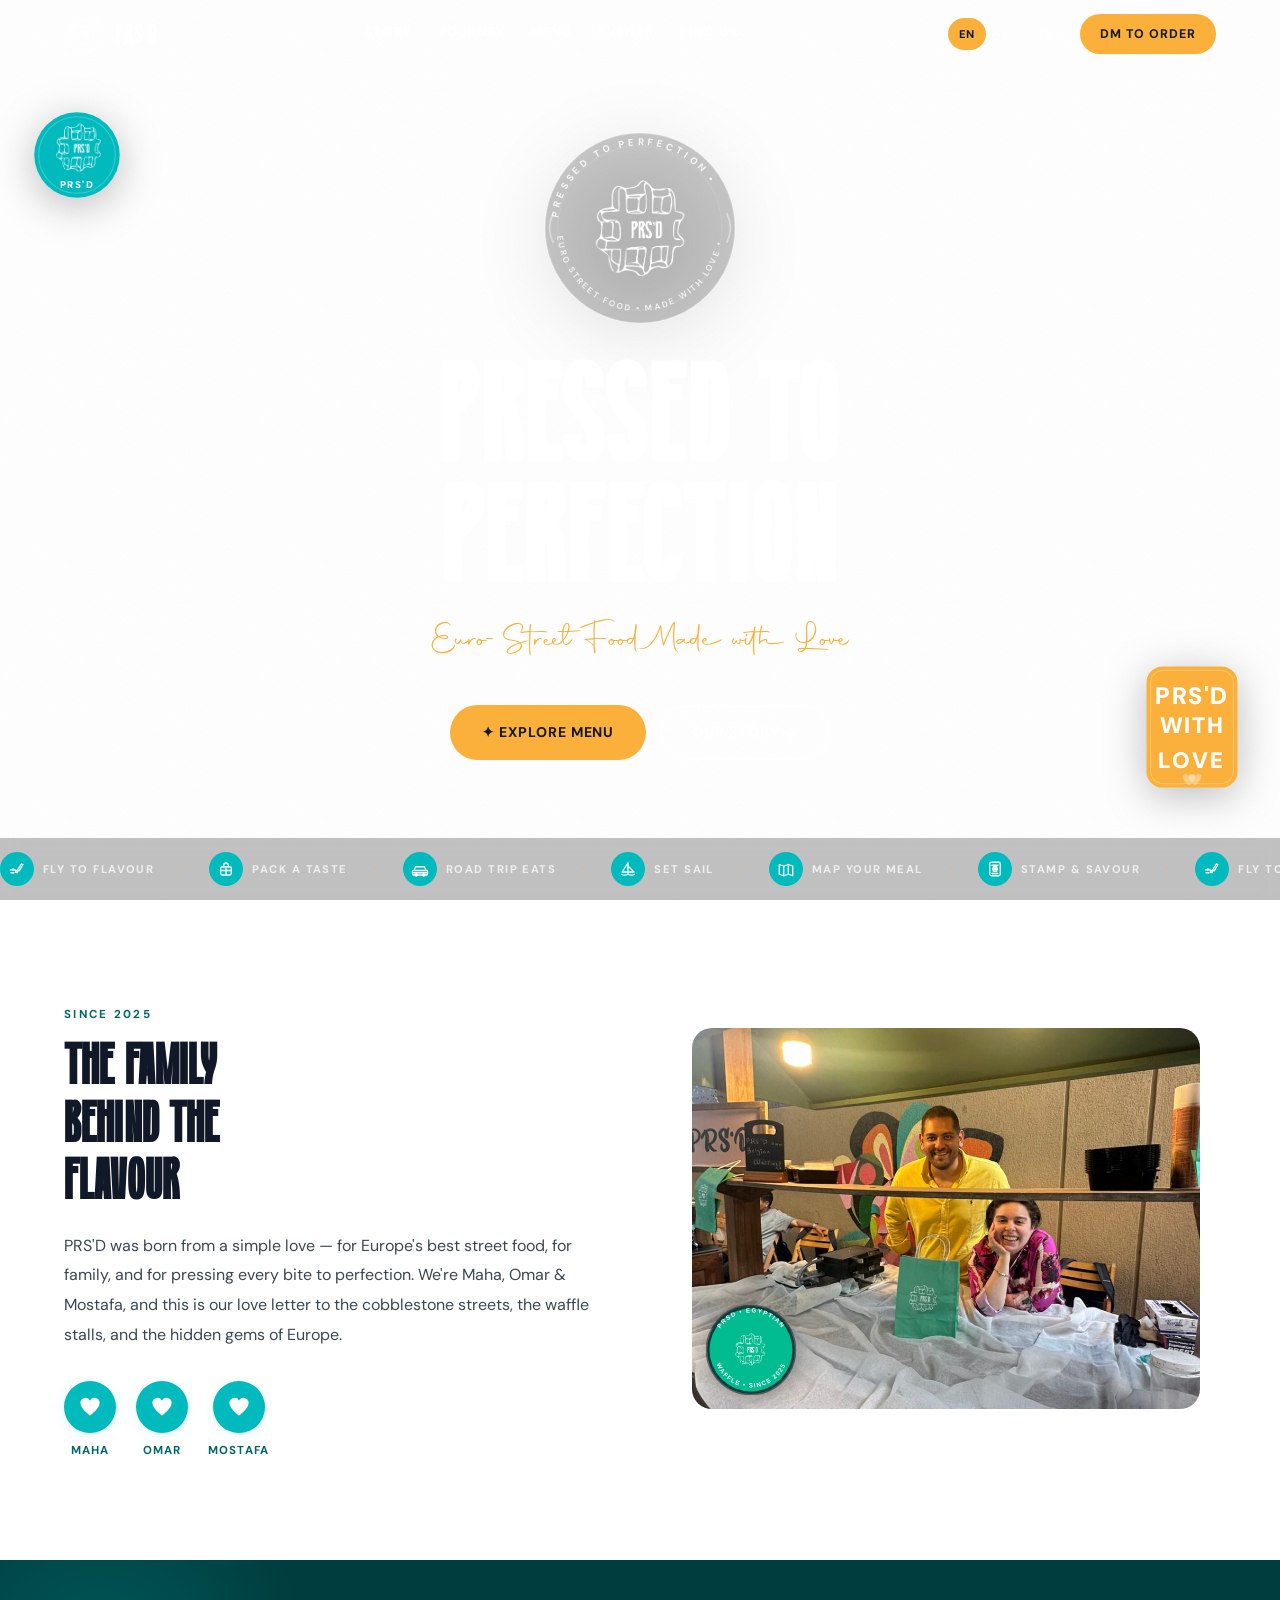
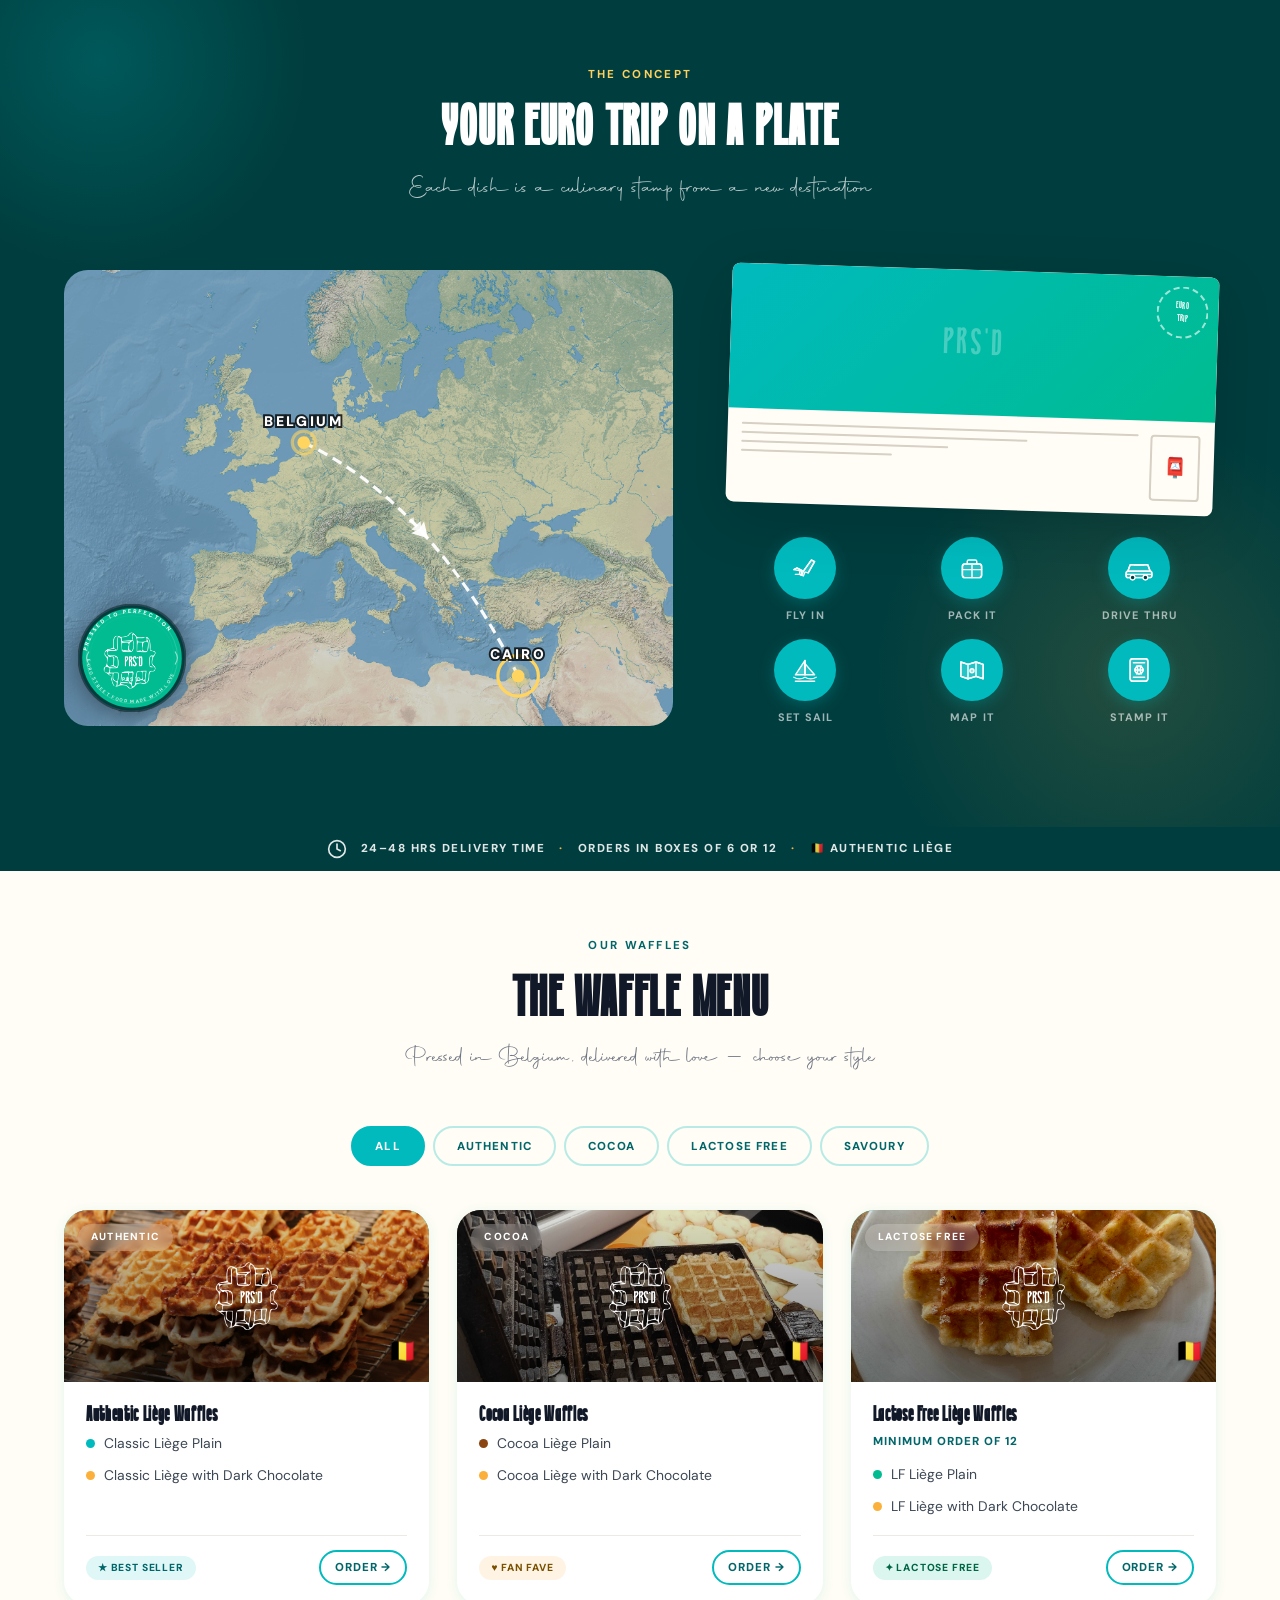
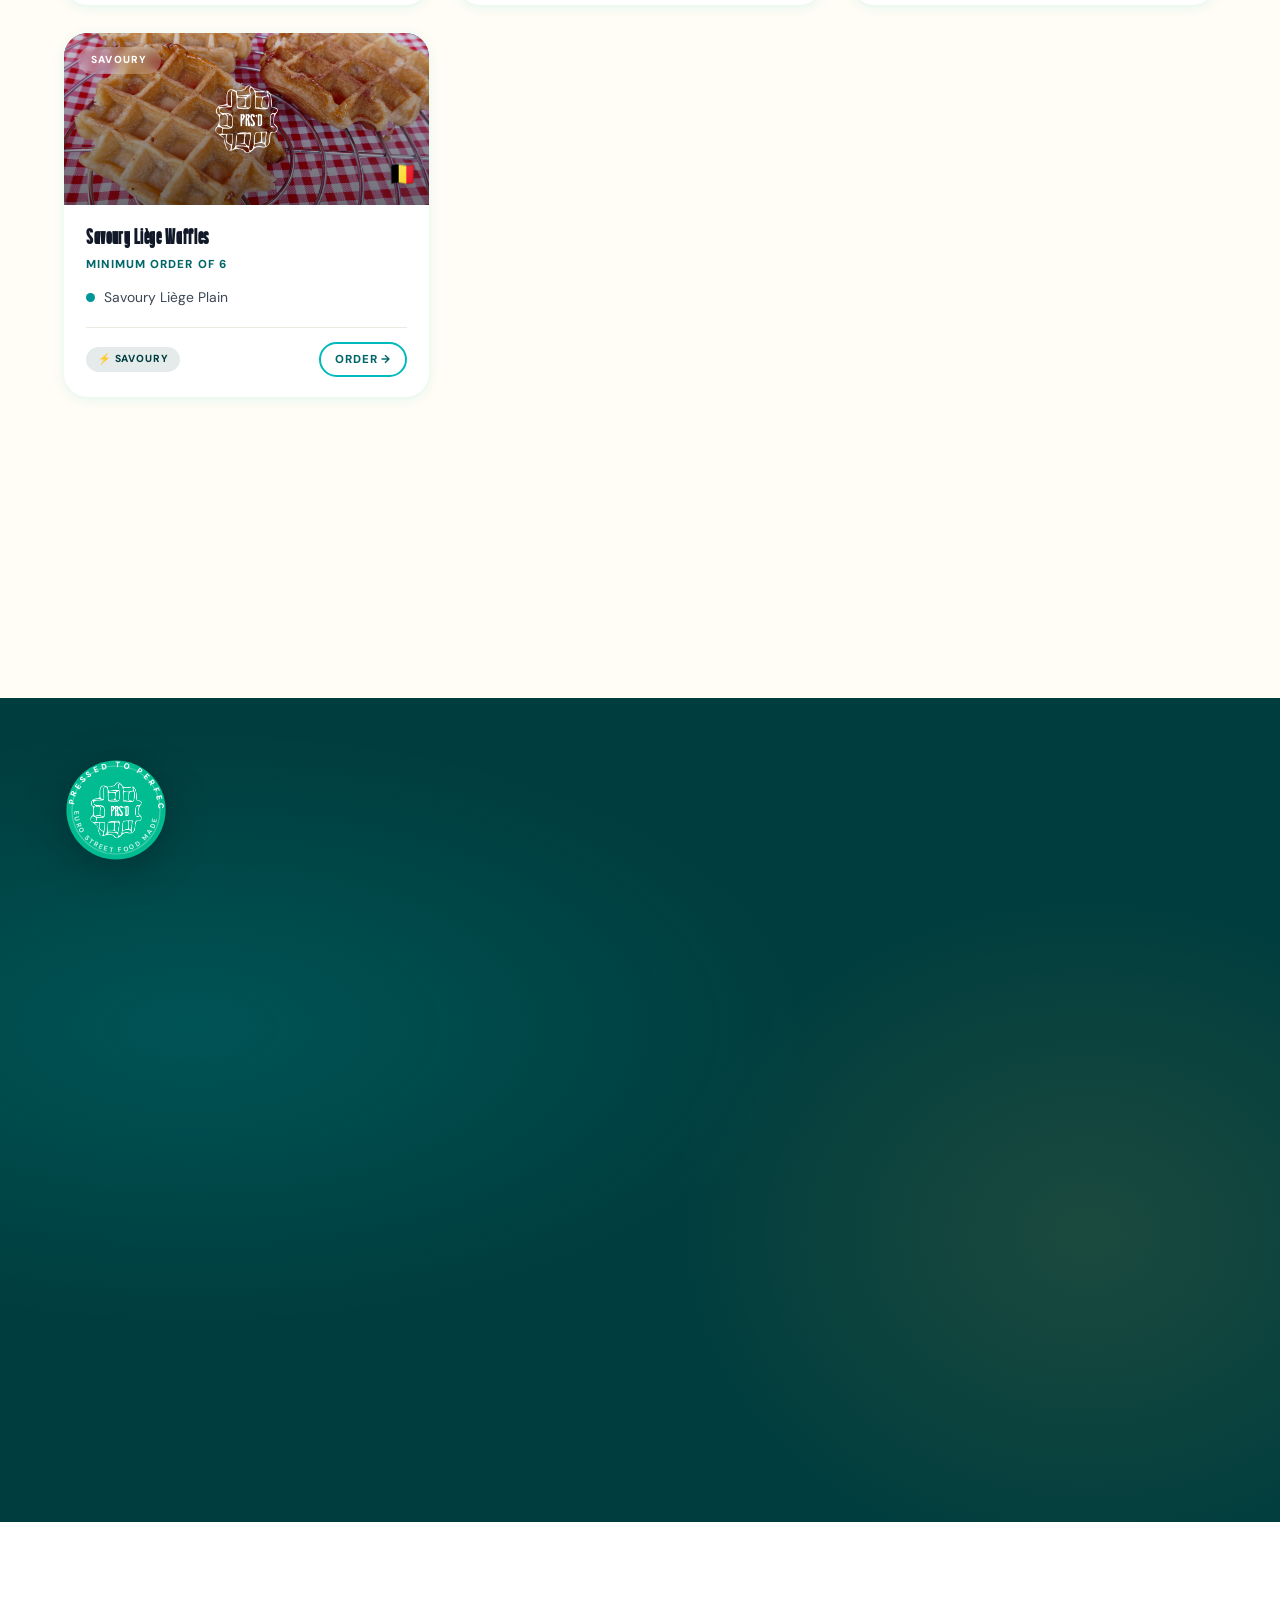
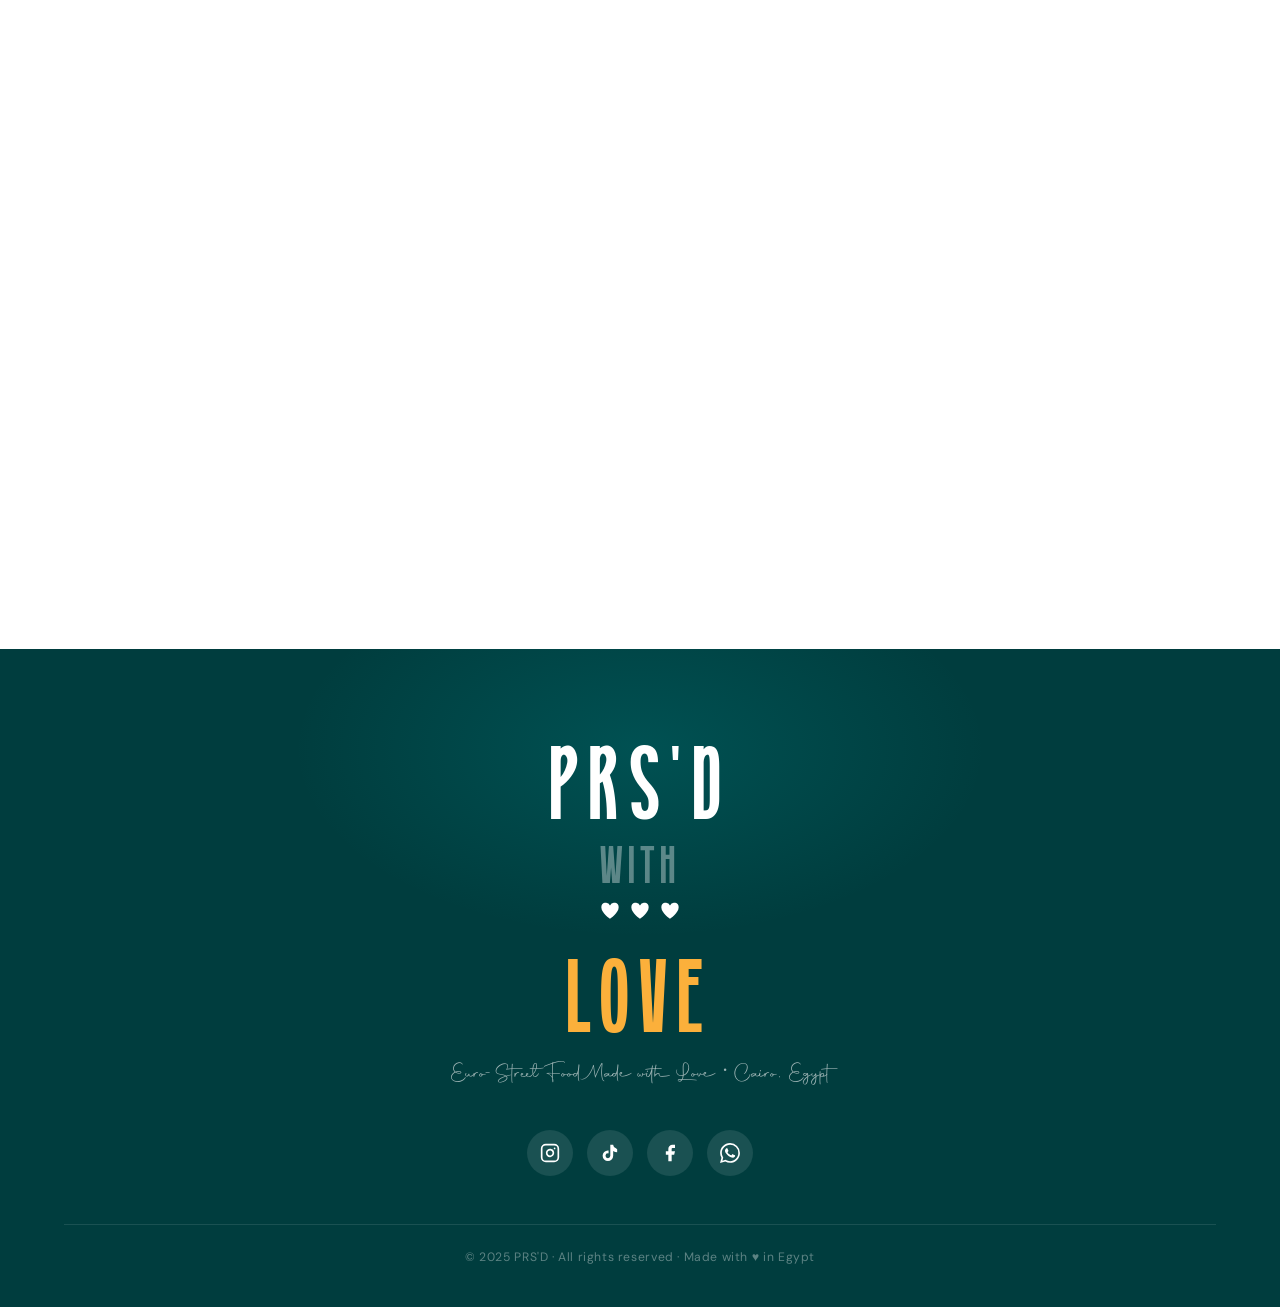
==== commit 74752ae0: "fix: lock OpenStreetMap iframe — display only, no interactions Add pointer-events:none on iframe + t" ====
--- a/index.html
+++ b/index.html
@@ -898,14 +898,17 @@
             </div>
           </div>
 
-          <div class="map-frame reveal" aria-label="Map showing PRS'D location in 6th of October City, Giza">
+          <div class="map-frame reveal" aria-label="Map showing PRS'D location in 6th of October City, Giza" style="position:relative;">
             <iframe
               src="https://www.openstreetmap.org/export/embed.html?bbox=30.2%2C29.65%2C31.5%2C30.35&amp;layer=mapnik&amp;marker=29.967%2C30.967"
-              style="width:100%;height:100%;border:0;display:block;min-height:380px;"
+              style="width:100%;height:100%;border:0;display:block;min-height:380px;pointer-events:none;"
               title="PRS'D location — 6th of October City, Giza"
               loading="lazy"
-              allowfullscreen
+              scrolling="no"
+              tabindex="-1"
             ></iframe>
+            <!-- Interaction blocker — keeps map as pure display, no pan/zoom/click -->
+            <div style="position:absolute;inset:0;z-index:1;cursor:default;" aria-hidden="true"></div>
 
             <!-- info chip overlay -->
             <div class="map-info-chip">
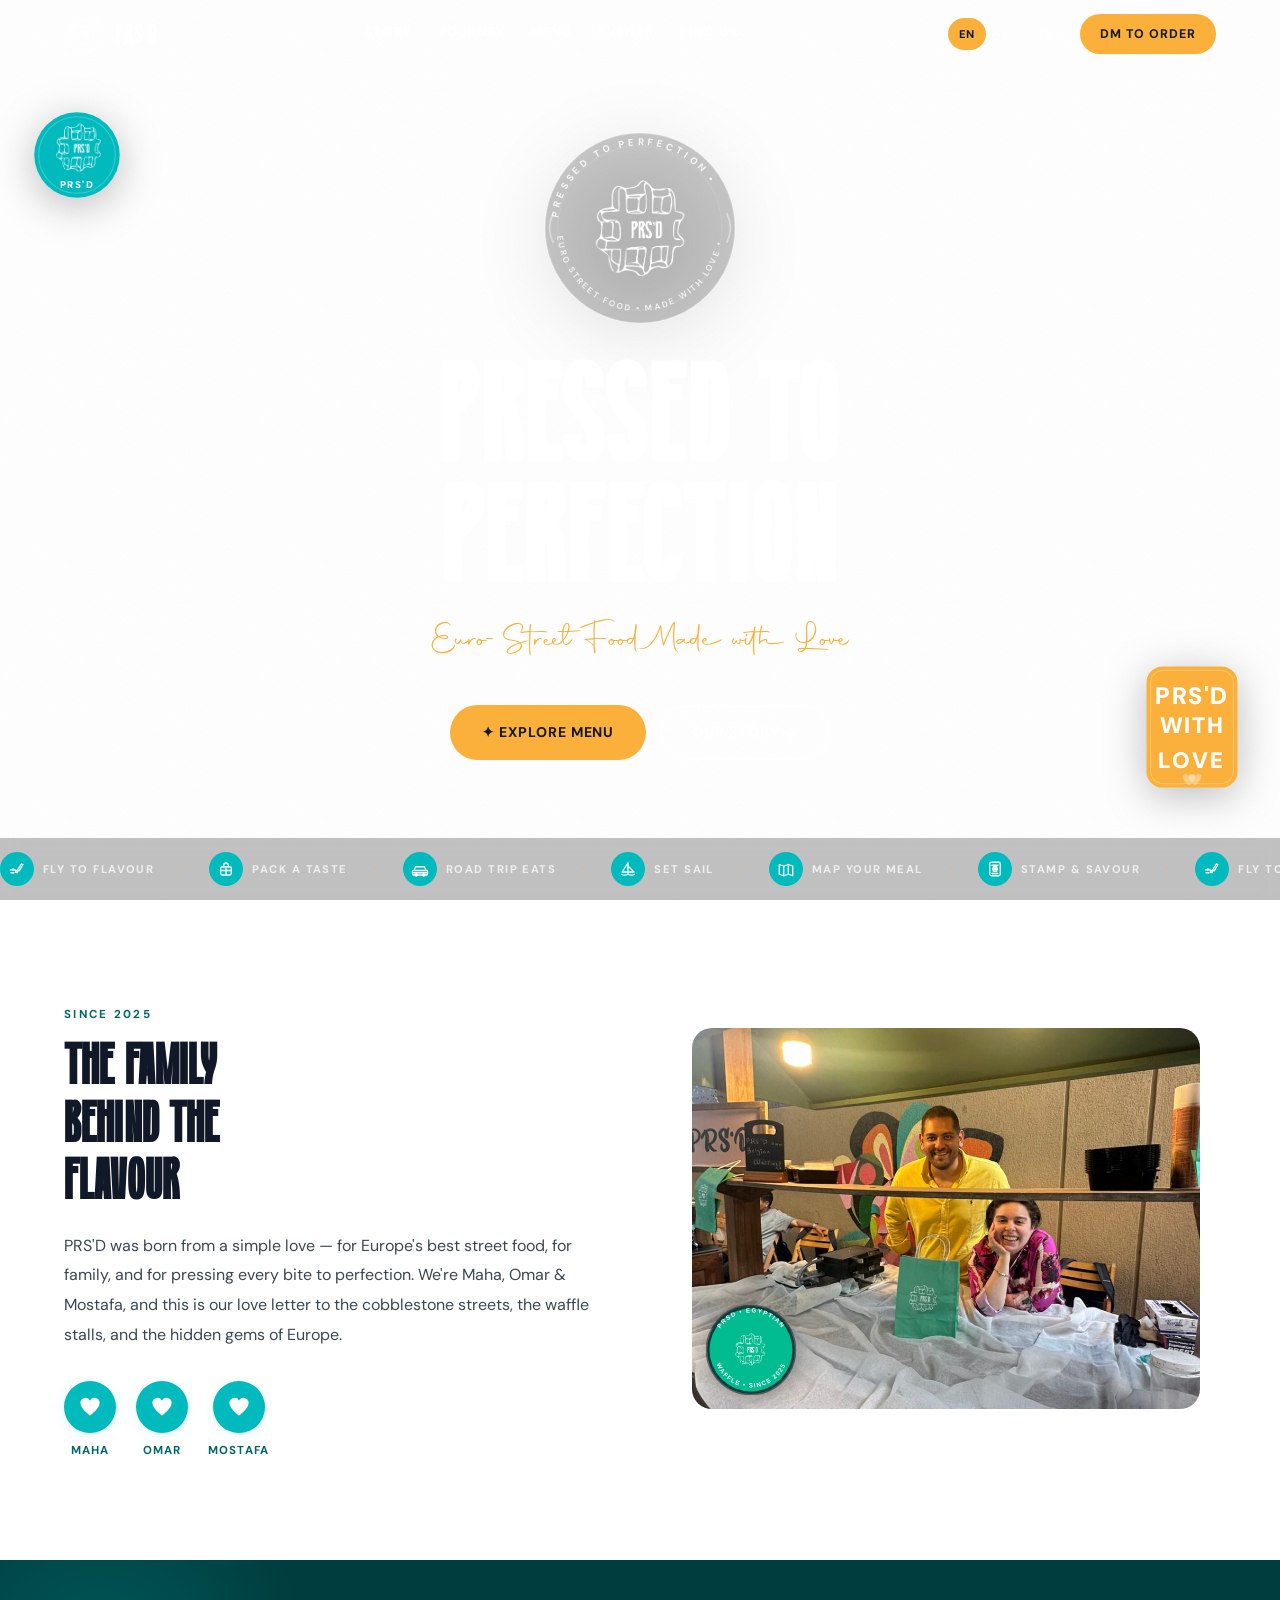
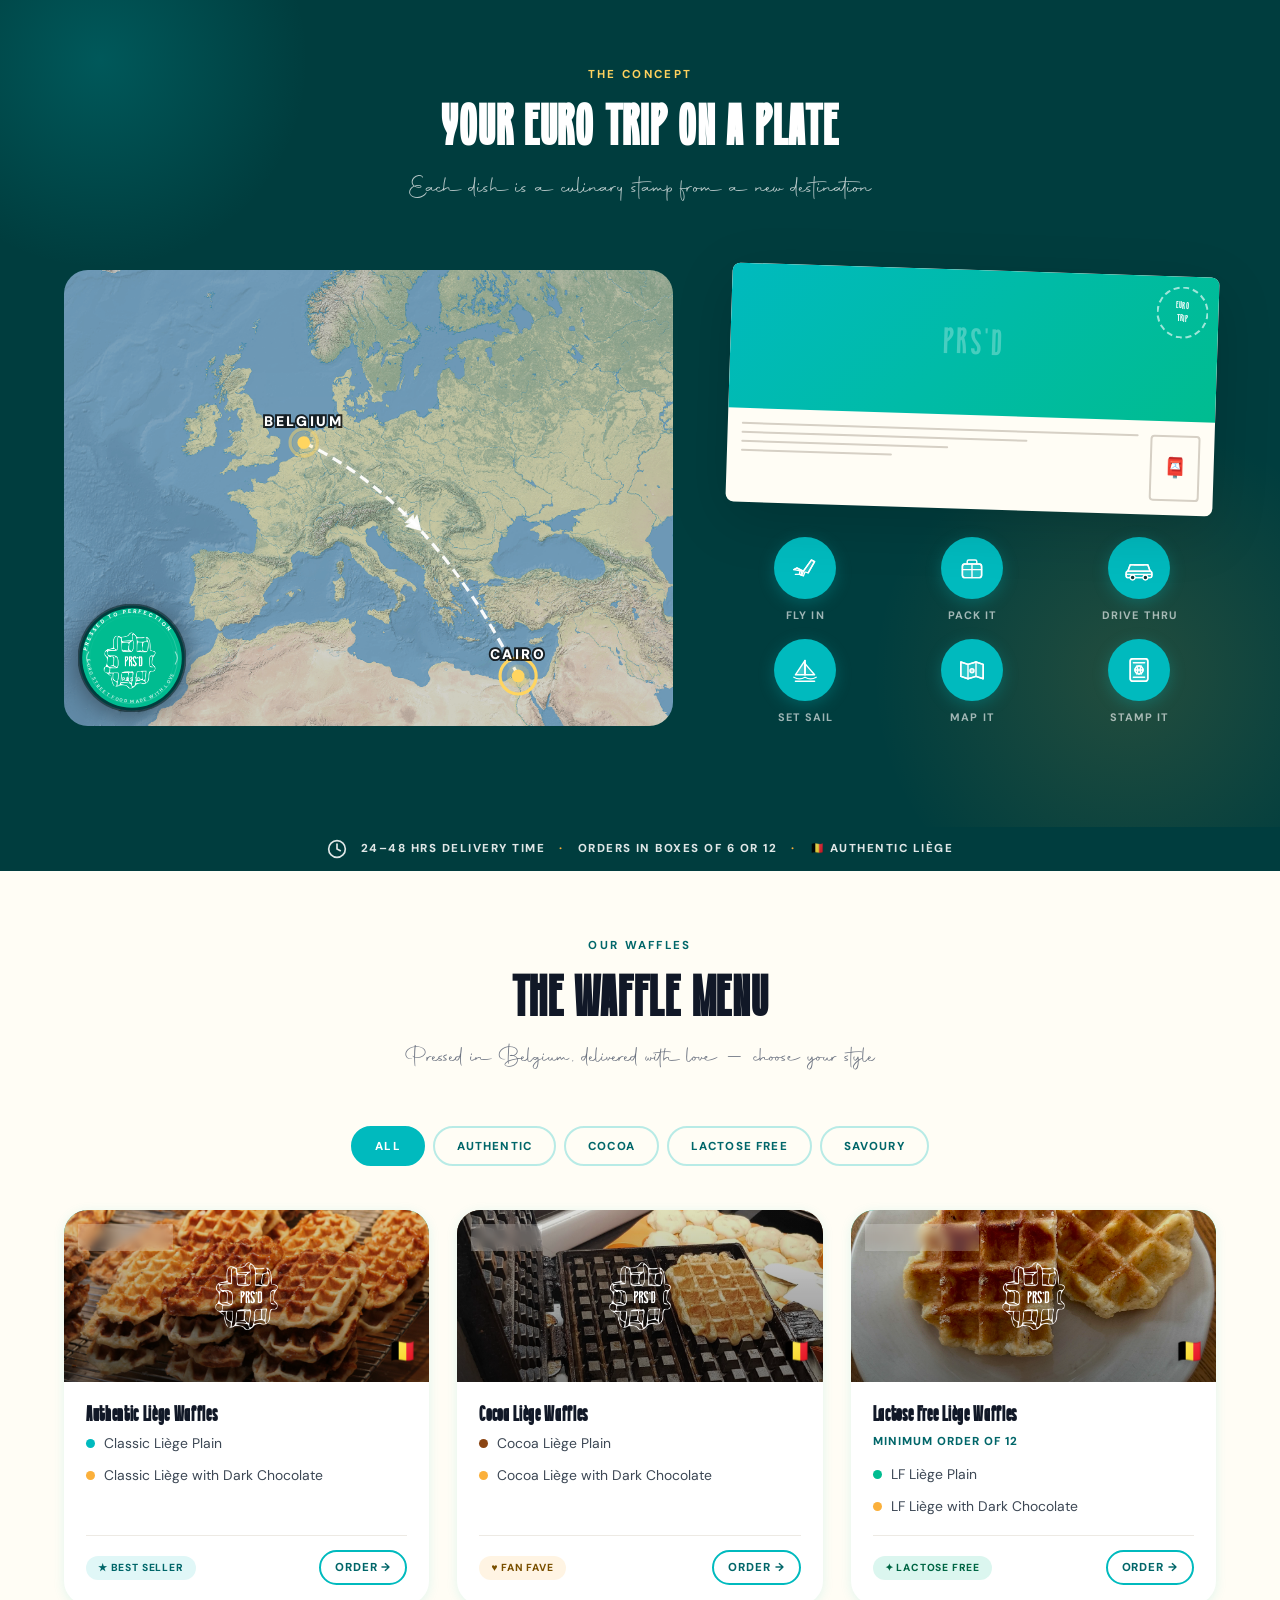
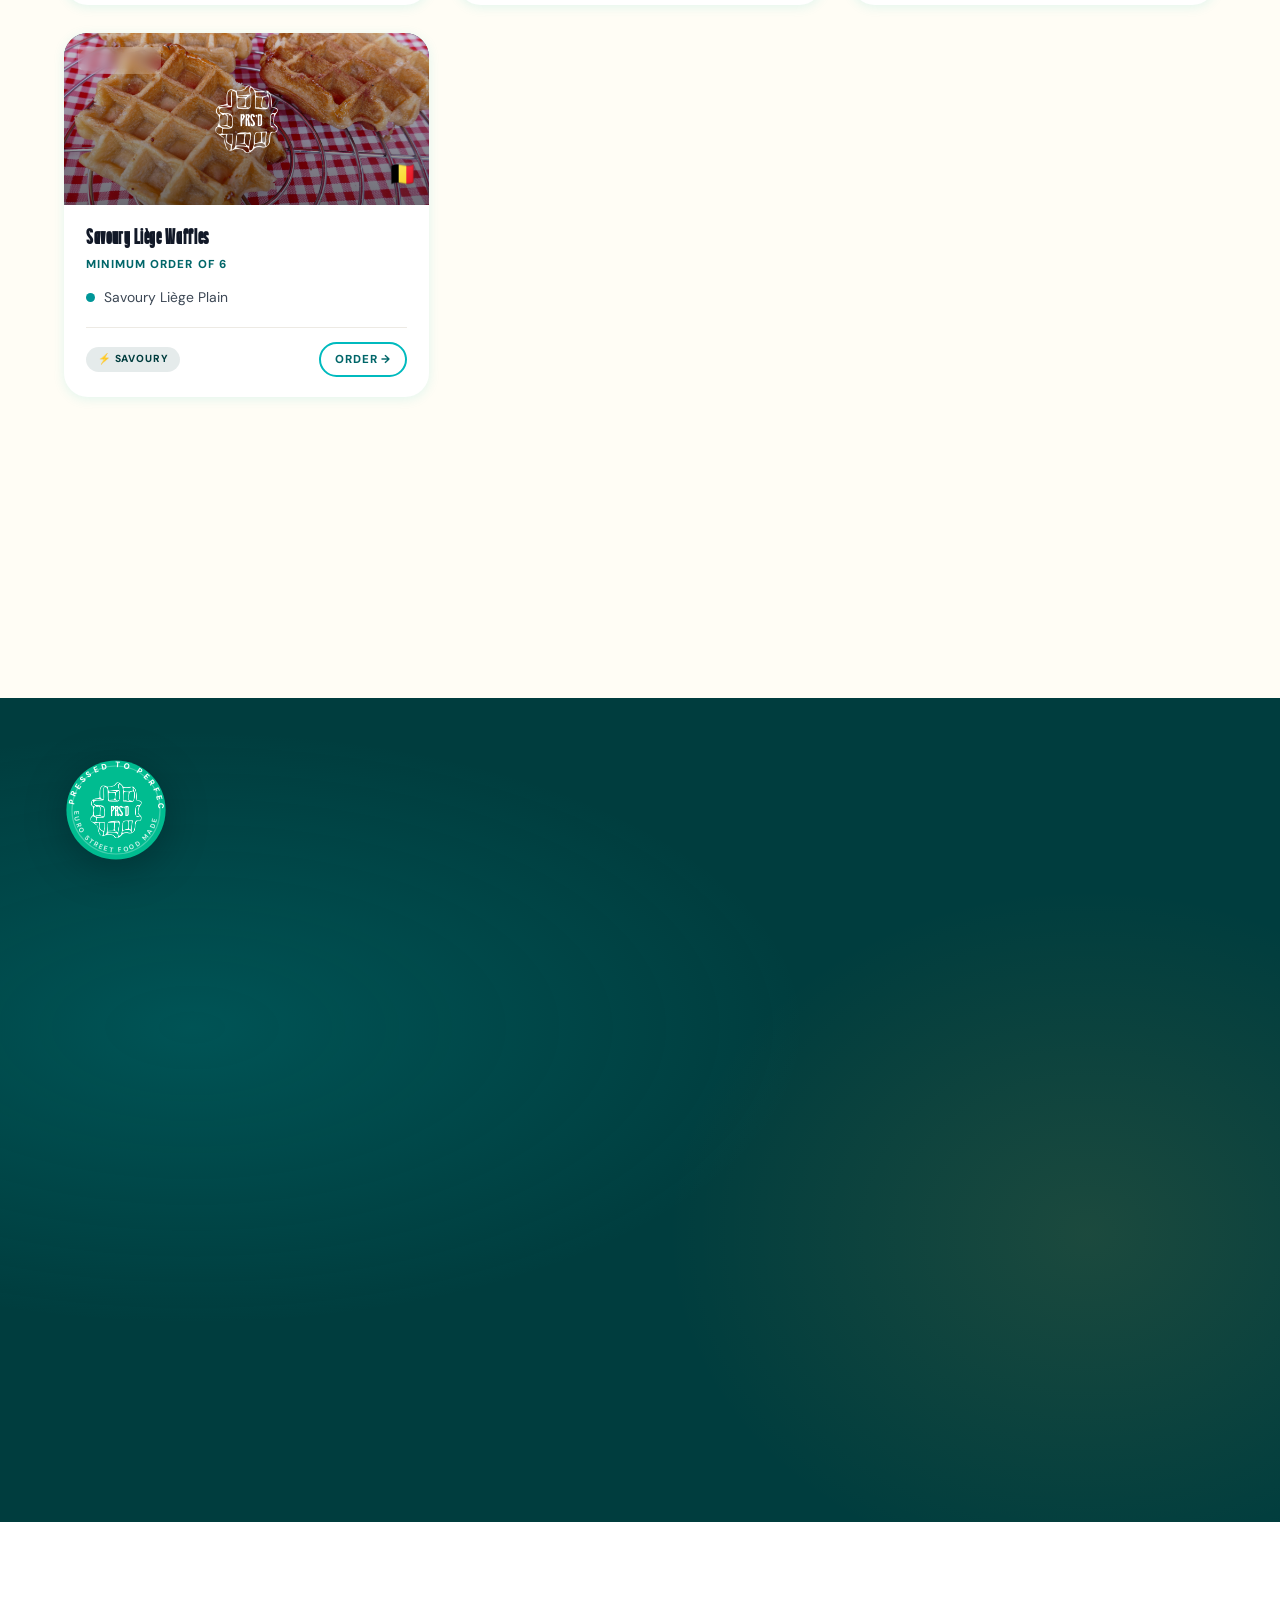
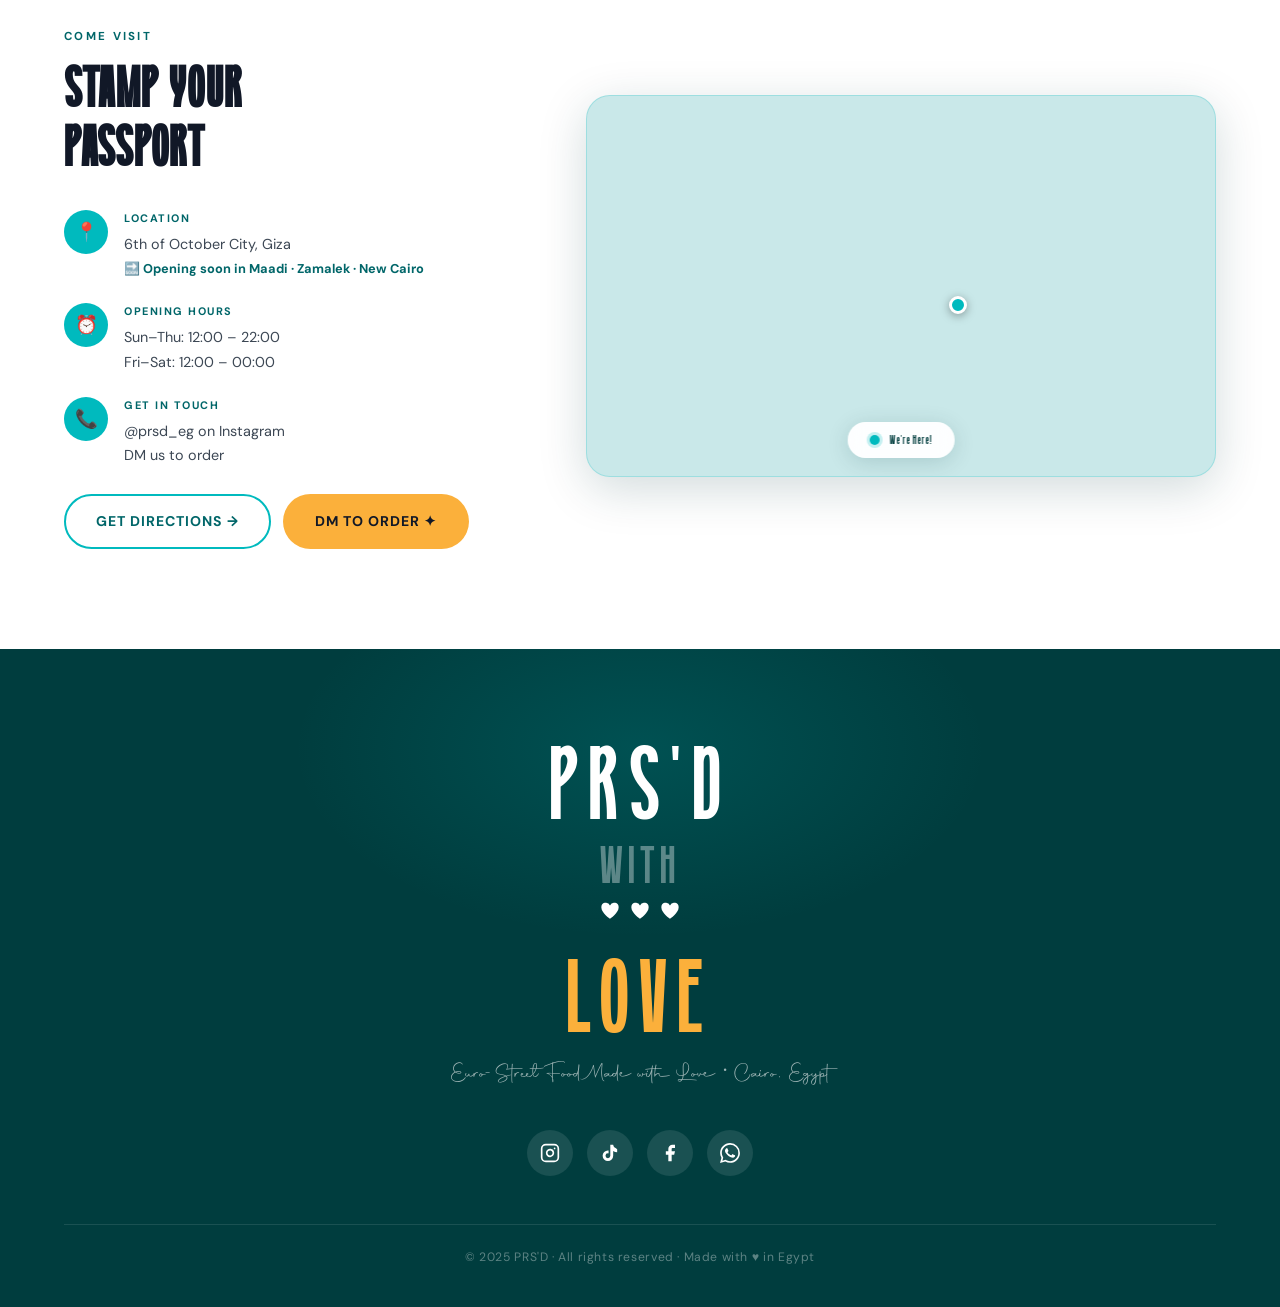
==== commit 4f70a18d: "feat: custom teal pulsating map pin replaces default OSM marker Remove default OSM blue teardrop mar" ====
--- a/index.html
+++ b/index.html
@@ -900,7 +900,7 @@
 
           <div class="map-frame reveal" aria-label="Map showing PRS'D location in 6th of October City, Giza" style="position:relative;">
             <iframe
-              src="https://www.openstreetmap.org/export/embed.html?bbox=30.2%2C29.65%2C31.5%2C30.35&amp;layer=mapnik&amp;marker=29.967%2C30.967"
+              src="https://www.openstreetmap.org/export/embed.html?bbox=30.2%2C29.65%2C31.5%2C30.35&amp;layer=mapnik"
               style="width:100%;height:100%;border:0;display:block;min-height:380px;pointer-events:none;"
               title="PRS'D location — 6th of October City, Giza"
               loading="lazy"
@@ -909,6 +909,13 @@
             ></iframe>
             <!-- Interaction blocker — keeps map as pure display, no pan/zoom/click -->
             <div style="position:absolute;inset:0;z-index:1;cursor:default;" aria-hidden="true"></div>
+            <!-- Custom teal pulsating pin — 29.967°N 30.967°E within bbox 30.2–31.5°E / 29.65–30.35°N -->
+            <!-- left=(30.967-30.2)/(31.5-30.2)=59%  top=(30.35-29.967)/(30.35-29.65)=55% -->
+            <div class="map-custom-pin" style="left:59%;top:55%;" aria-hidden="true">
+              <div class="map-custom-pin__ring"></div>
+              <div class="map-custom-pin__ring"></div>
+              <div class="map-custom-pin__dot"></div>
+            </div>
 
             <!-- info chip overlay -->
             <div class="map-info-chip">
--- a/prsd-website.css
+++ b/prsd-website.css
@@ -760,6 +760,30 @@
 }
 .map-pin-group { animation: pinDrop .9s cubic-bezier(.34,1.56,.64,1) .3s both; }
 
+/* Custom teal pulsating pin overlay on OSM iframe */
+.map-custom-pin {
+  position: absolute; z-index: 2; pointer-events: none;
+  transform: translate(-50%, -50%);
+}
+.map-custom-pin__dot {
+  width: 18px; height: 18px; border-radius: 50%;
+  background: var(--teal); border: 3px solid white;
+  box-shadow: 0 2px 10px rgba(0,0,0,.35);
+  position: relative; z-index: 1;
+}
+.map-custom-pin__ring {
+  position: absolute; top: 50%; left: 50%;
+  width: 18px; height: 18px; border-radius: 50%;
+  background: var(--teal); opacity: 0;
+  transform: translate(-50%, -50%);
+  animation: osmPinPulse 2.2s ease-out infinite;
+}
+.map-custom-pin__ring:nth-child(2) { animation-delay: .9s; }
+@keyframes osmPinPulse {
+  0%   { transform: translate(-50%,-50%) scale(1); opacity: .65; }
+  100% { transform: translate(-50%,-50%) scale(3.5); opacity: 0; }
+}
+
 /* info chip at bottom */
 .map-info-chip {
   position: absolute; bottom: 18px; left: 50%; transform: translateX(-50%);
@@ -768,6 +792,7 @@
   display: flex; align-items: center; gap: 10px;
   box-shadow: 0 4px 22px rgba(0,56,60,.16);
   white-space: nowrap; pointer-events: none;
+  z-index: 2;
 }
 .map-chip-dot {
   width: 10px; height: 10px; border-radius: 50%;
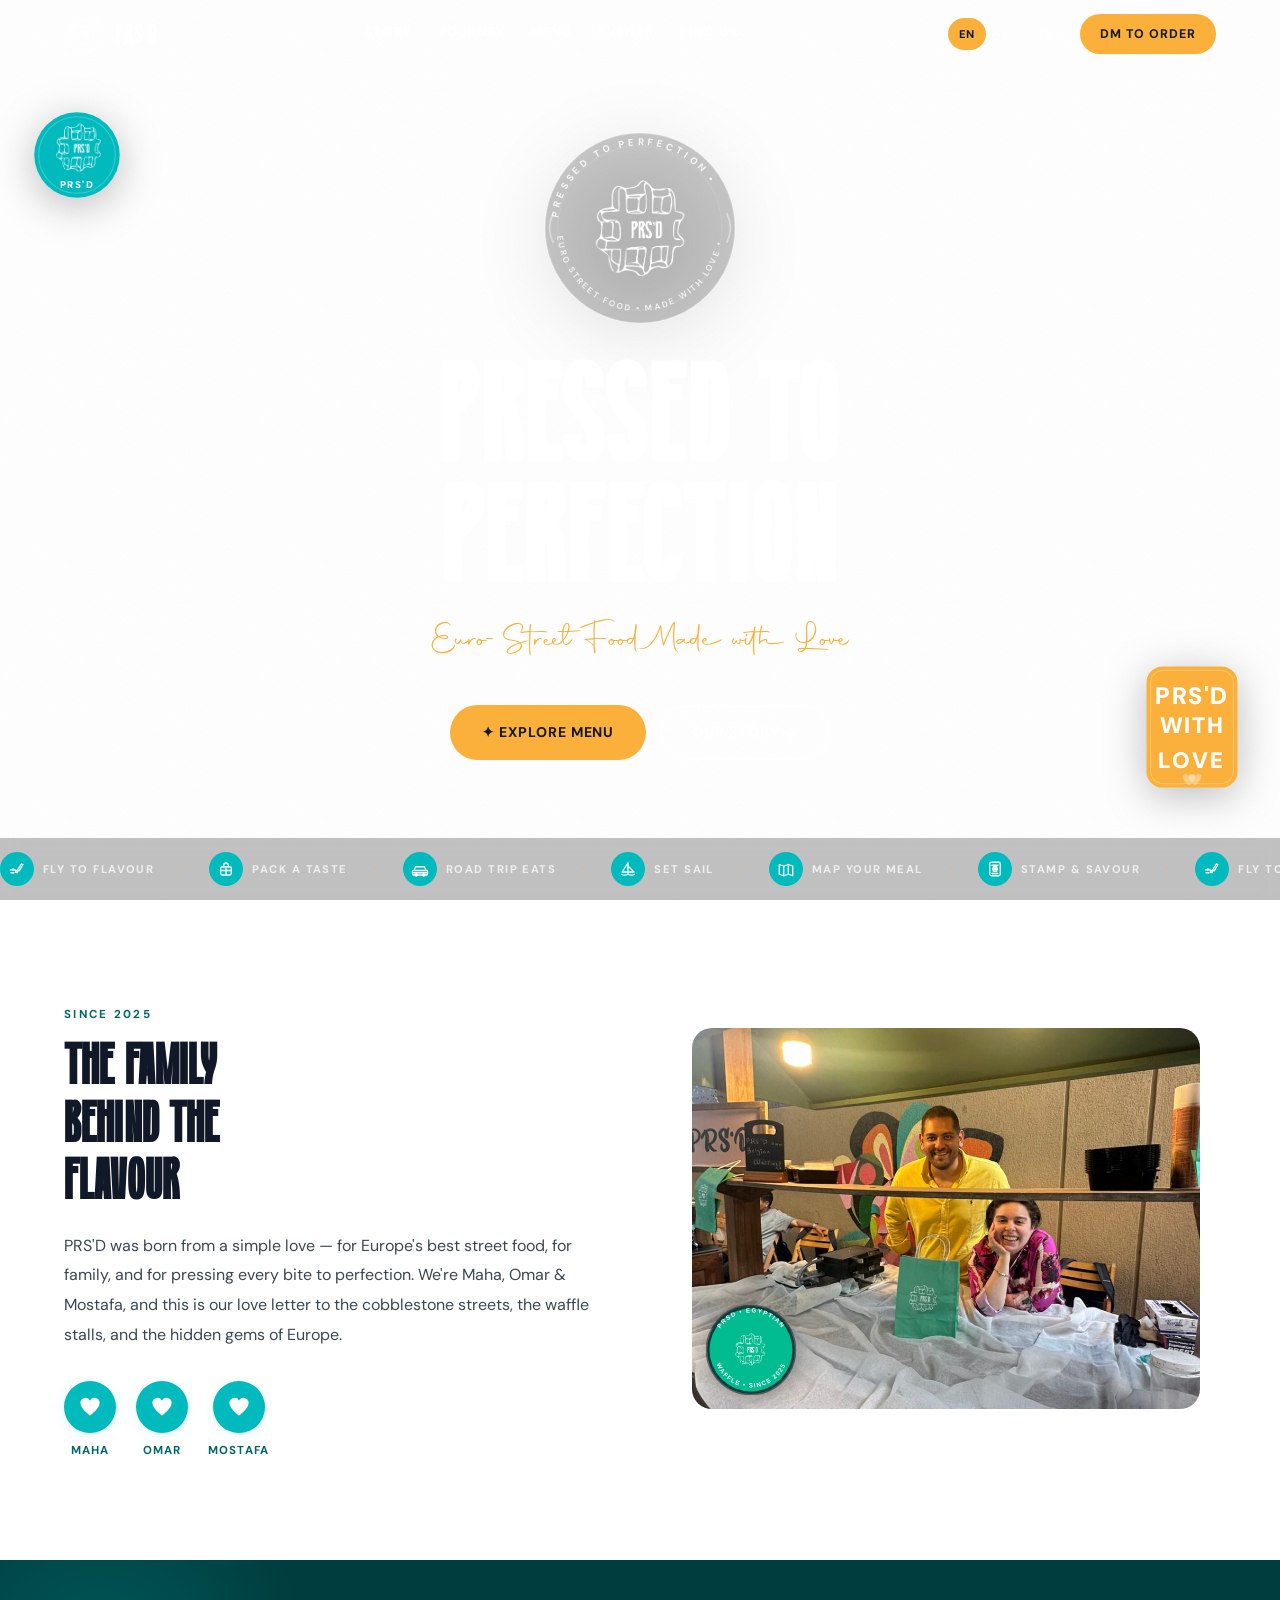
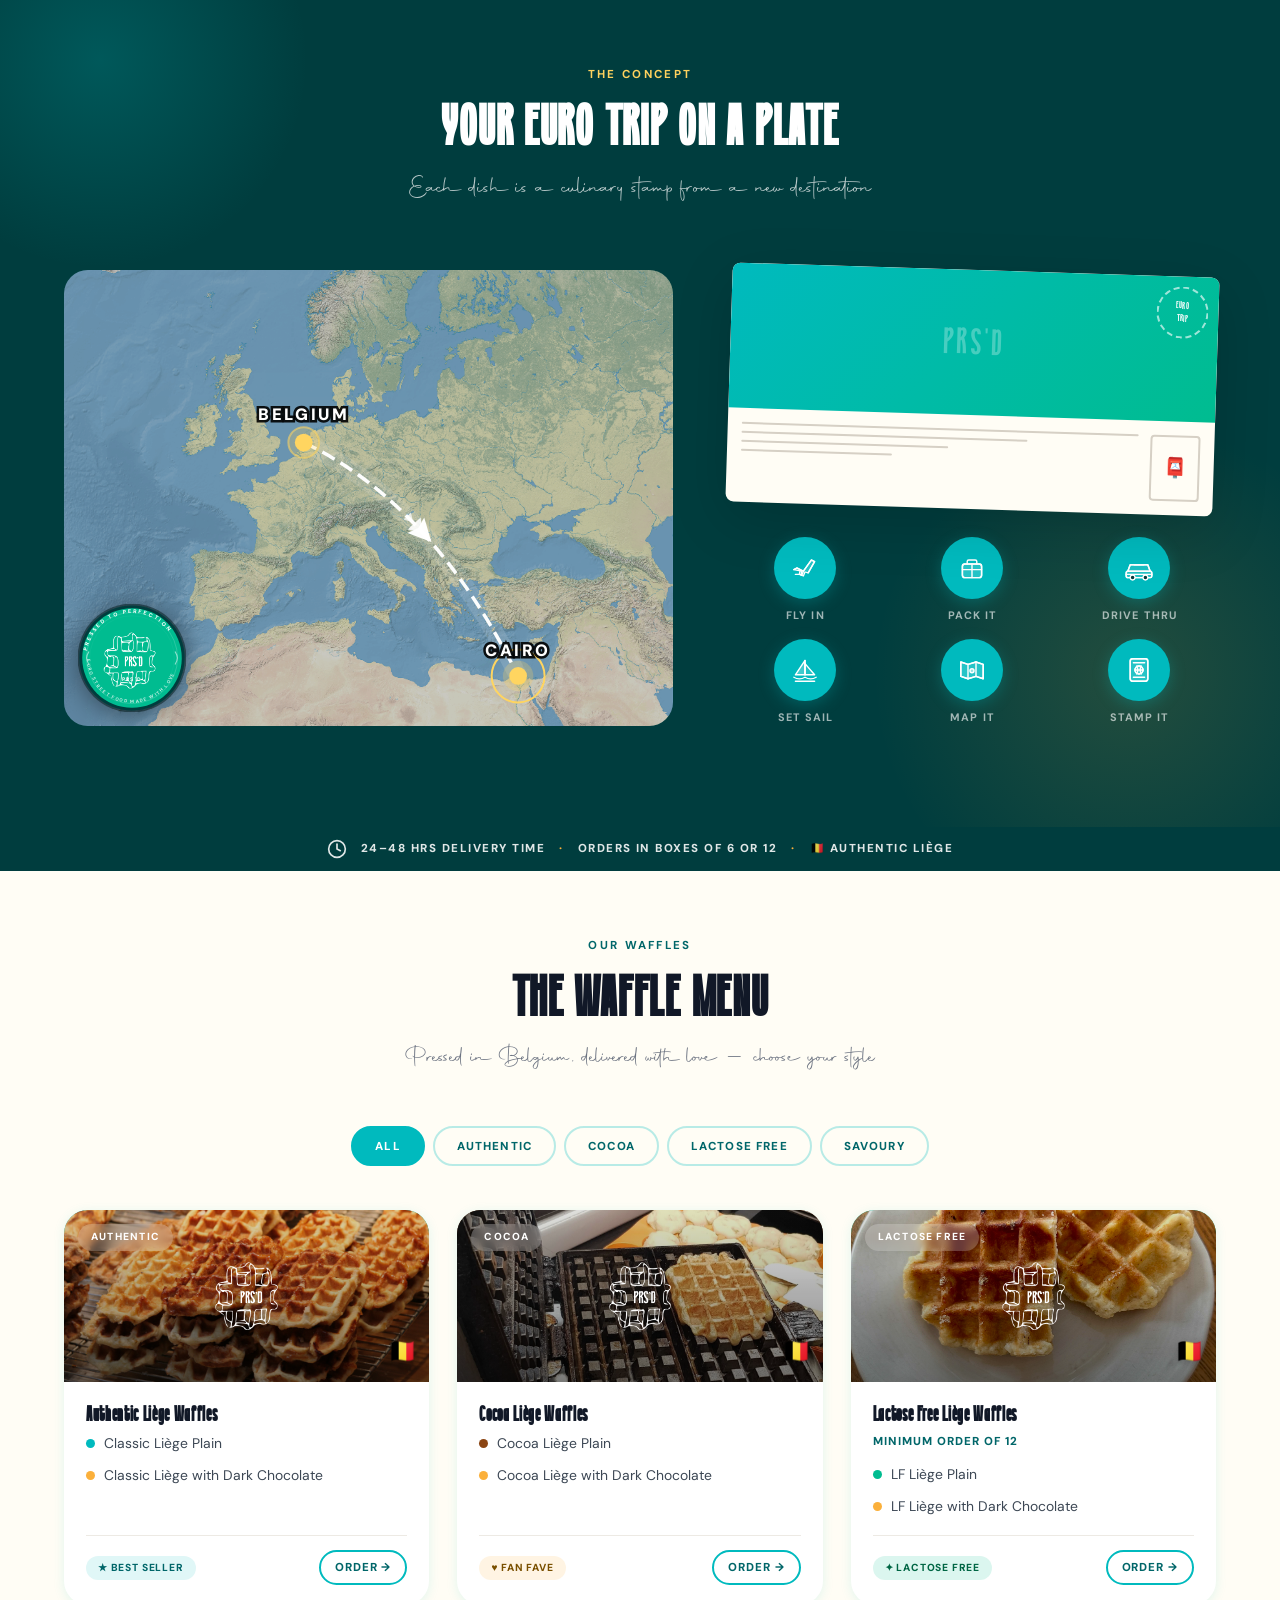
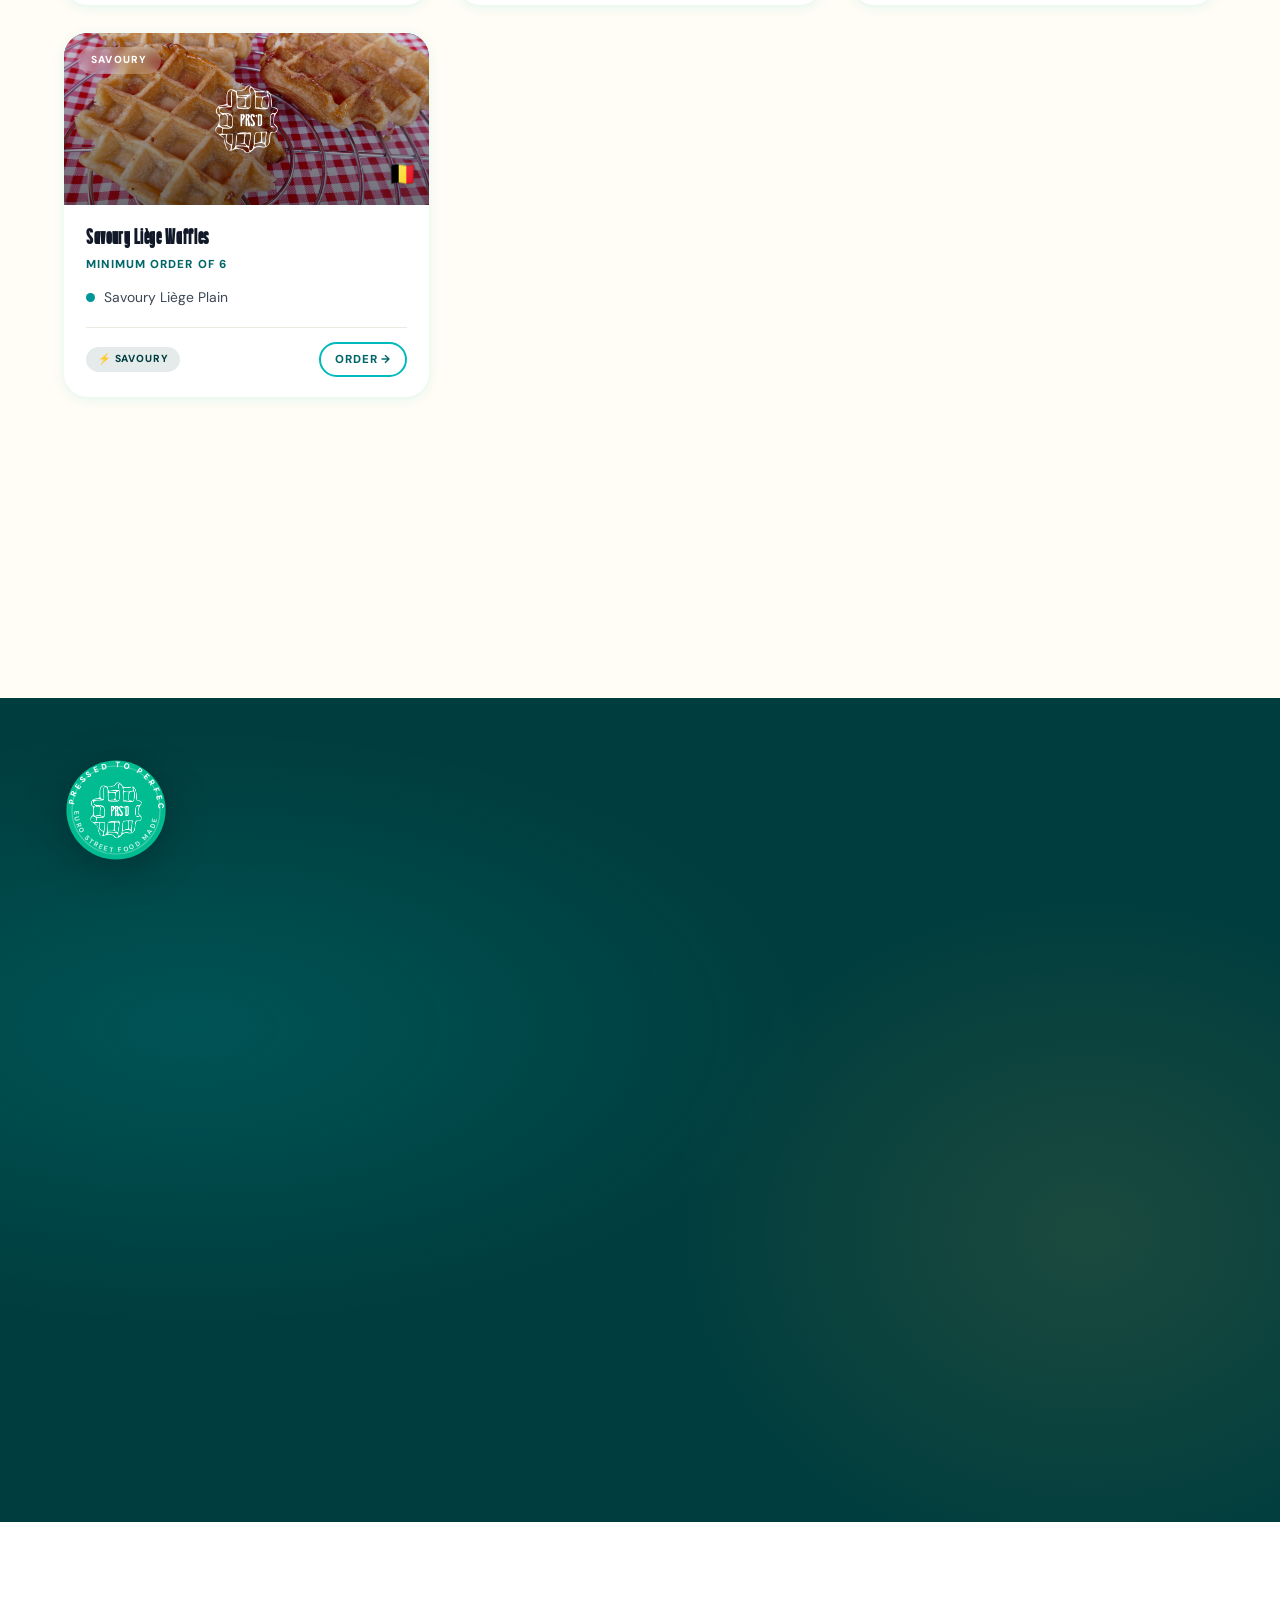
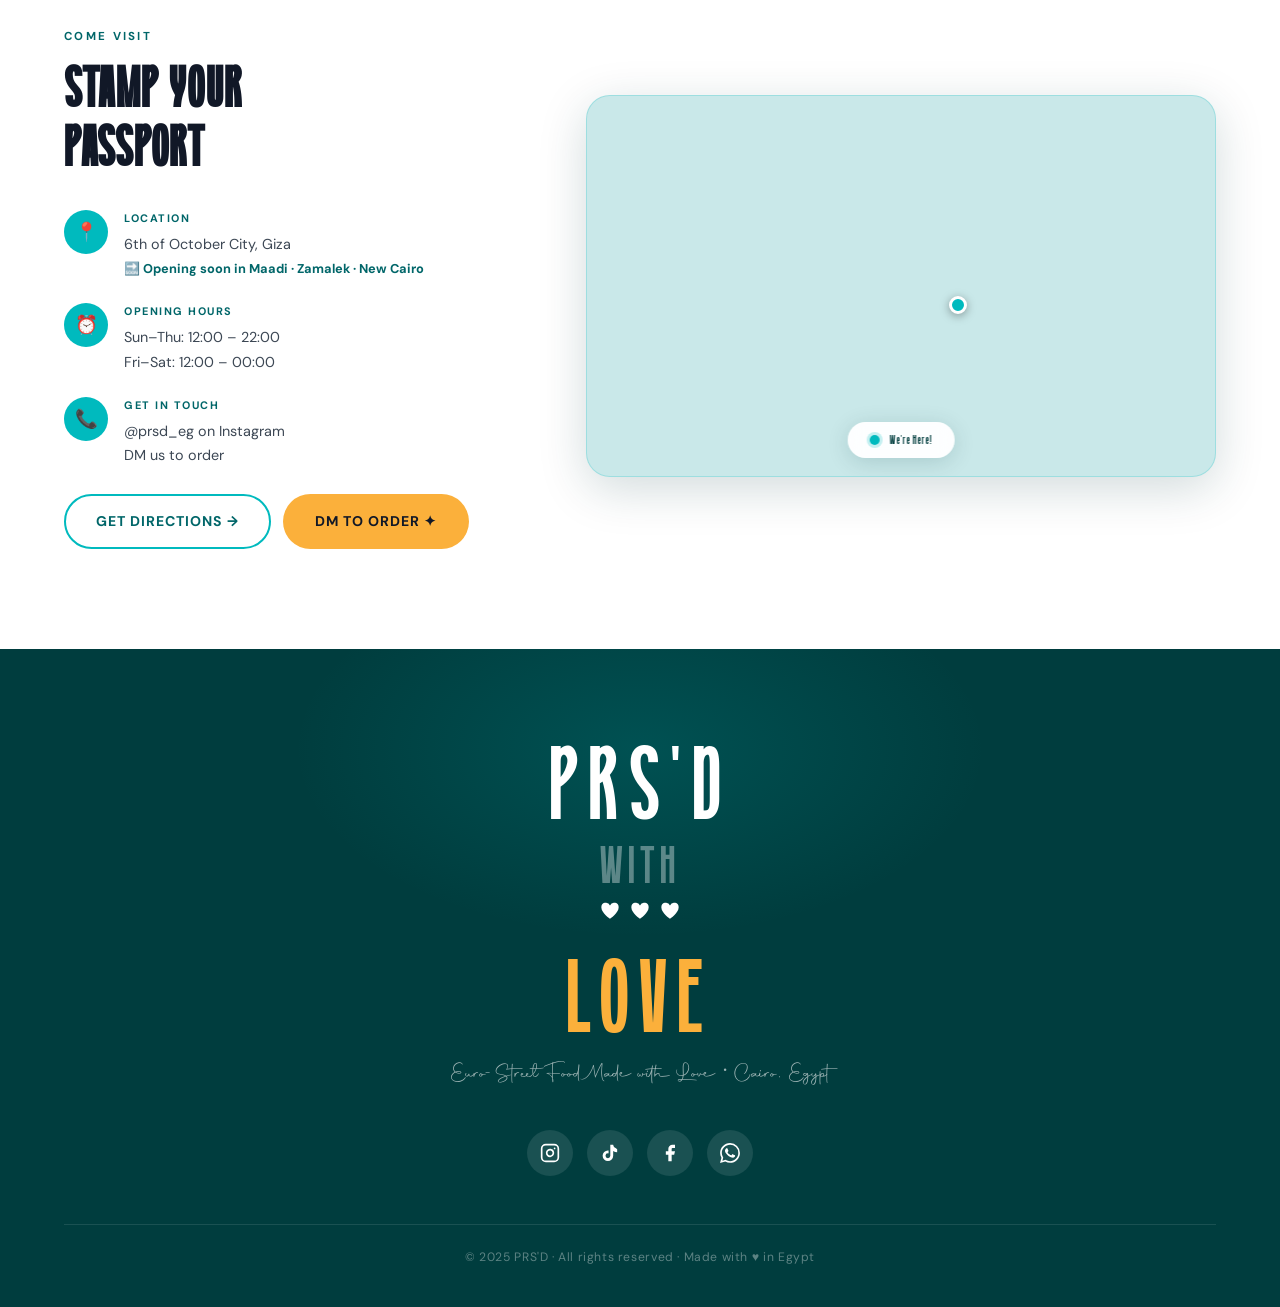
==== commit e0256299: "fix: make Belgium→Egypt route visible at all screen sizes - Add vector-effect="non-scaling-stroke" t" ====
--- a/index.html
+++ b/index.html
@@ -432,45 +432,50 @@
                    viewBox="0 0 480 360" preserveAspectRatio="xMidYMid slice"
                    xmlns="http://www.w3.org/2000/svg">
                 <!-- Subtle vignette for legibility -->
-                <rect width="480" height="360" fill="rgba(0,0,0,.15)" rx="0"/>
-                <!-- Route glow -->
+                <rect width="480" height="360" fill="rgba(0,0,0,.18)" rx="0"/>
+                <!-- Route glow — non-scaling so always thick -->
                 <path d="M 189,136 Q 290,184 358,320"
-                      fill="none" stroke="white" stroke-width="7" opacity=".08"/>
-                <!-- Dashed flight path -->
+                      fill="none" stroke="white" stroke-width="18" opacity=".12"
+                      vector-effect="non-scaling-stroke"/>
+                <!-- Dashed flight path — non-scaling stroke -->
                 <path d="M 189,136 Q 290,184 358,320"
-                      fill="none" stroke="white" stroke-width="2.5"
-                      stroke-dasharray="8,5" opacity=".95"/>
+                      fill="none" stroke="white" stroke-width="3.5"
+                      stroke-dasharray="14,7" opacity=".98"
+                      vector-effect="non-scaling-stroke"/>
                 <!-- Belgium pin -->
-                <circle cx="189" cy="136" r="9" fill="#FFD560" opacity=".2"/>
-                <circle cx="189" cy="136" r="5" fill="#FFD560"/>
-                <circle cx="189" cy="136" r="5" fill="none" stroke="#FFD560" stroke-width="2.5">
-                  <animate attributeName="r" values="5;20;5" dur="2.6s" repeatCount="indefinite"/>
+                <circle cx="189" cy="136" r="12" fill="#FFD560" opacity=".25"
+                        vector-effect="non-scaling-stroke"/>
+                <circle cx="189" cy="136" r="7" fill="#FFD560"/>
+                <circle cx="189" cy="136" r="7" fill="none" stroke="#FFD560" stroke-width="2"
+                        vector-effect="non-scaling-stroke">
+                  <animate attributeName="r" values="7;26;7" dur="2.6s" repeatCount="indefinite"/>
                   <animate attributeName="opacity" values=".8;0;.8" dur="2.6s" repeatCount="indefinite"/>
                 </circle>
-                <text x="189" y="123" text-anchor="middle"
-                  font-family="'DM Sans',sans-serif" font-size="11" font-weight="900"
-                  fill="white" stroke="rgba(0,0,0,.8)" stroke-width="3" paint-order="stroke"
+                <text x="189" y="118" text-anchor="middle"
+                  font-family="'DM Sans',sans-serif" font-size="13" font-weight="900"
+                  fill="white" stroke="rgba(0,0,0,.9)" stroke-width="4" paint-order="stroke"
                   letter-spacing="2">BELGIUM</text>
                 <!-- Cairo pin -->
-                <circle cx="358" cy="320" r="9" fill="#FFD560" opacity=".2"/>
-                <circle cx="358" cy="320" r="5" fill="#FFD560"/>
-                <circle cx="358" cy="320" r="5" fill="none" stroke="#FFD560" stroke-width="2.5">
-                  <animate attributeName="r" values="5;20;5" dur="2.6s" begin="1.3s" repeatCount="indefinite"/>
+                <circle cx="358" cy="320" r="12" fill="#FFD560" opacity=".25"
+                        vector-effect="non-scaling-stroke"/>
+                <circle cx="358" cy="320" r="7" fill="#FFD560"/>
+                <circle cx="358" cy="320" r="7" fill="none" stroke="#FFD560" stroke-width="2"
+                        vector-effect="non-scaling-stroke">
+                  <animate attributeName="r" values="7;26;7" dur="2.6s" begin="1.3s" repeatCount="indefinite"/>
                   <animate attributeName="opacity" values=".8;0;.8" dur="2.6s" begin="1.3s" repeatCount="indefinite"/>
                 </circle>
-                <text x="358" y="307" text-anchor="middle"
-                  font-family="'DM Sans',sans-serif" font-size="11" font-weight="900"
-                  fill="white" stroke="rgba(0,0,0,.8)" stroke-width="3" paint-order="stroke"
+                <text x="358" y="304" text-anchor="middle"
+                  font-family="'DM Sans',sans-serif" font-size="13" font-weight="900"
+                  fill="white" stroke="rgba(0,0,0,.9)" stroke-width="4" paint-order="stroke"
                   letter-spacing="2">CAIRO</text>
-                <!-- Animated plane -->
+                <!-- Animated plane — bigger, non-scaling -->
                 <g>
                   <animateMotion dur="5s" repeatCount="indefinite" rotate="auto"
                     path="M 189,136 Q 290,184 358,320"/>
-                  <!-- top-down plane pointing right (positive X = direction of travel) -->
-                  <g transform="translate(-10,-7)">
-                    <path d="M 20,7 L 8,14 L 10,7 L 8,0 Z" fill="white" opacity=".95"/>
-                    <path d="M 13,7 L 6,2 L 6,12 Z" fill="white" opacity=".85"/>
-                    <path d="M 5,7 L 0,4 L 0,10 Z" fill="white" opacity=".7"/>
+                  <g transform="translate(-14,-10)">
+                    <path d="M 28,10 L 10,19 L 13,10 L 10,1 Z" fill="white" opacity=".98"/>
+                    <path d="M 18,10 L 8,3 L 8,17 Z" fill="white" opacity=".88"/>
+                    <path d="M 7,10 L 0,6 L 0,14 Z" fill="white" opacity=".72"/>
                   </g>
                 </g>
               </svg>
--- a/prsd-website.css
+++ b/prsd-website.css
@@ -874,6 +874,8 @@
 @media (max-width: 768px) {
   .nav-links, .nav-cta { display: none; }
   .nav-ham { display: flex; }
+  /* shrink map badge so route is not obscured on small screens */
+  .map-wrap [style*="position:absolute"][style*="bottom:14px"] { width: 72px !important; height: 72px !important; }
 
   .hero-hl { font-size: clamp(2.9rem, 13vw, 5rem); }
   .waffle-grid { grid-template-columns: 1fr; max-width: 400px; margin-inline: auto; }
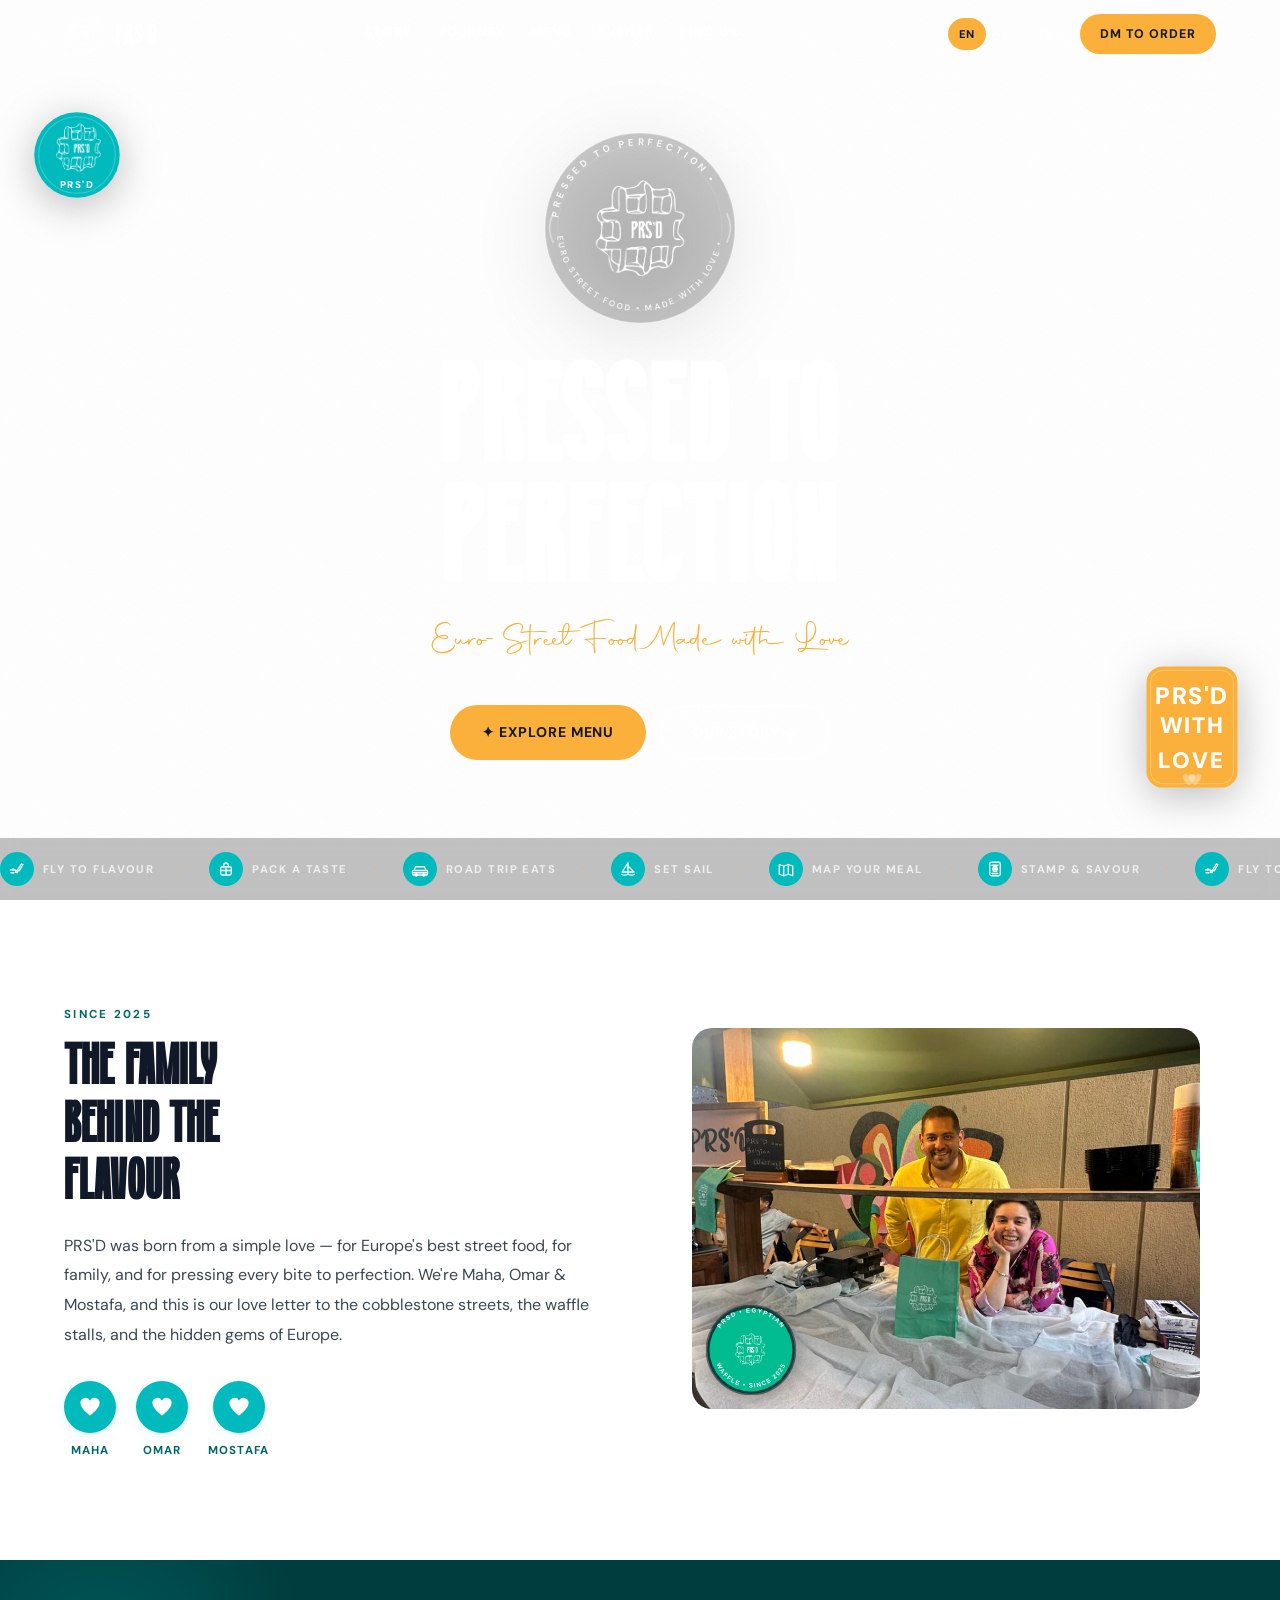
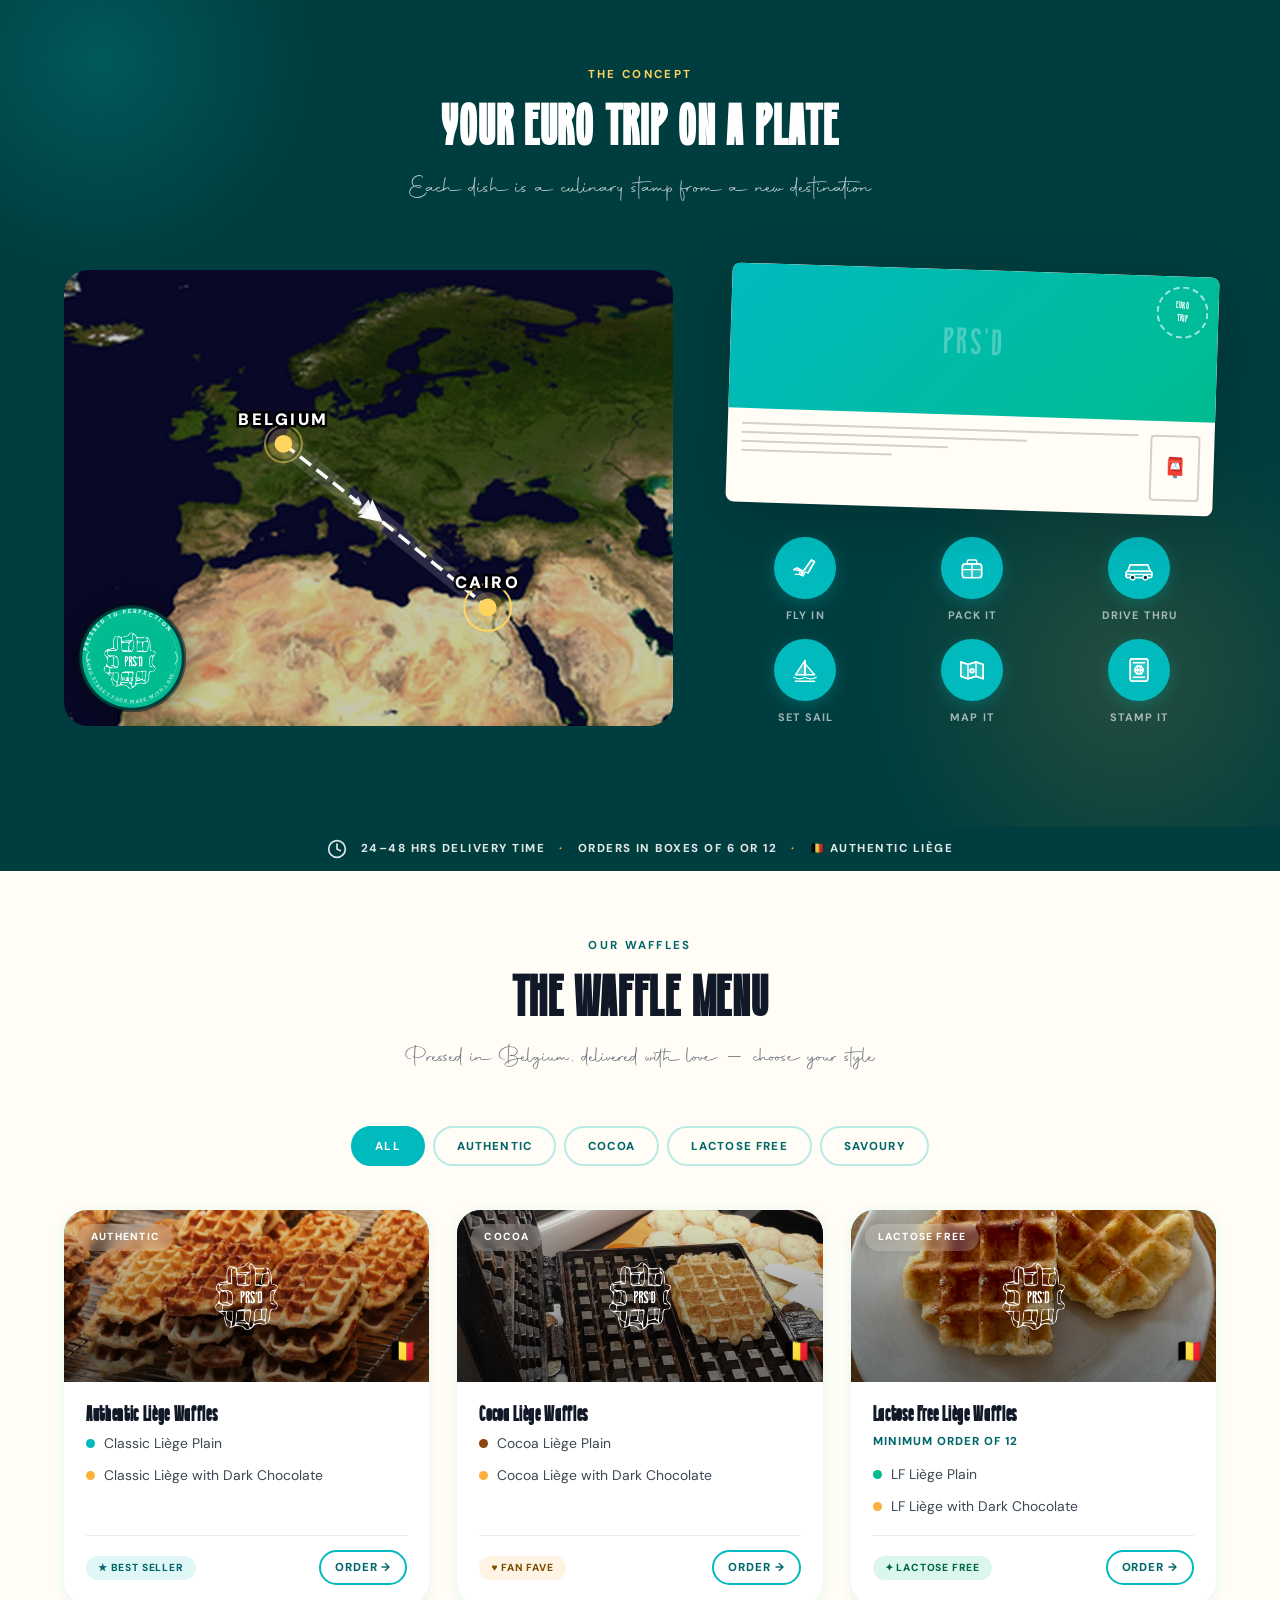
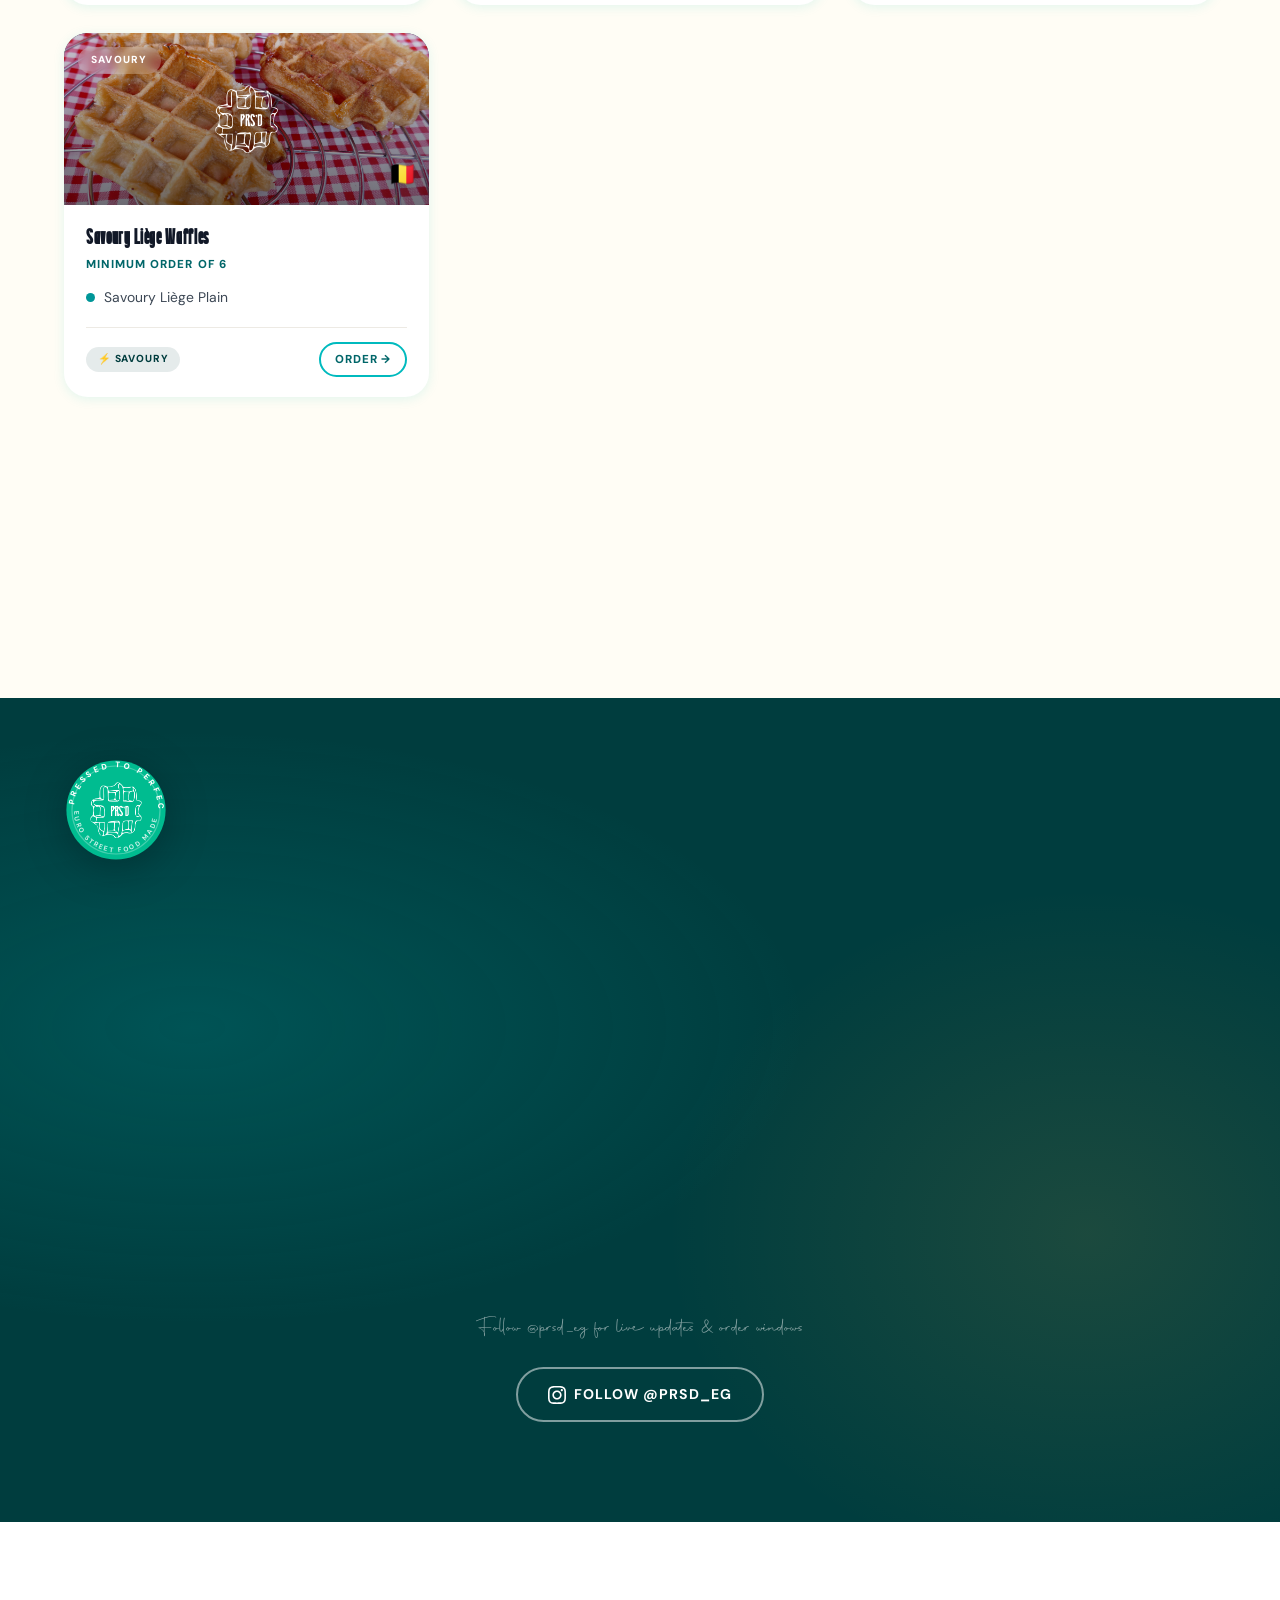
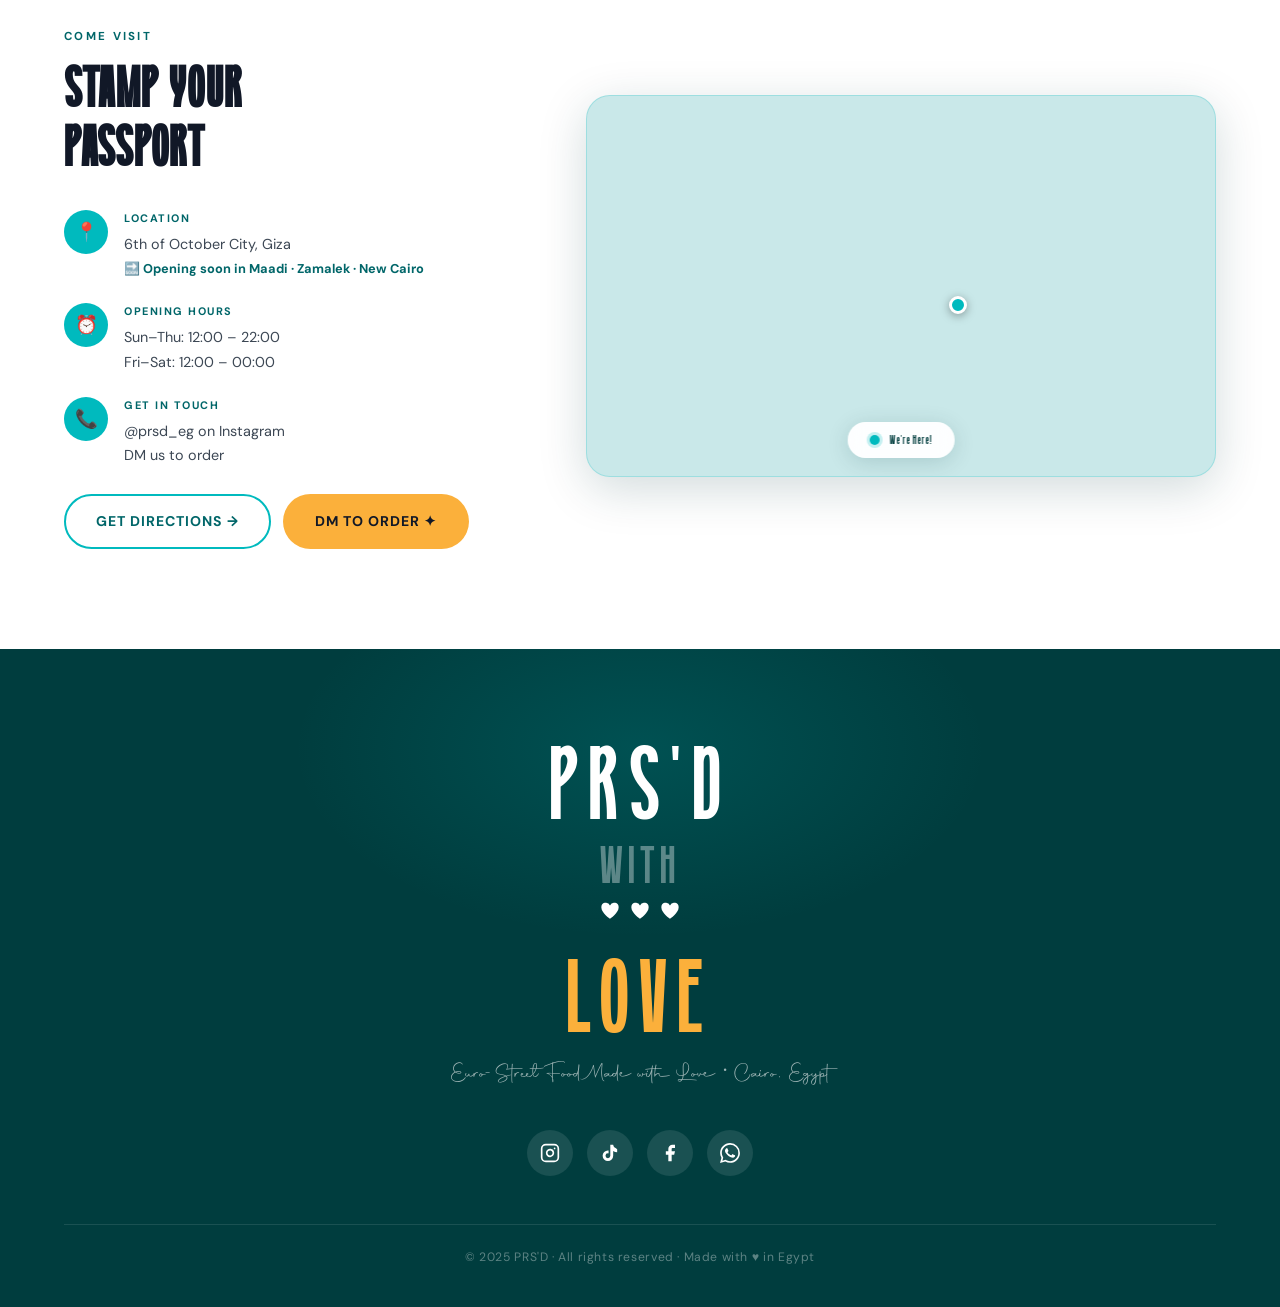
==== commit 313b65b6: "feat: replace map with Blue Marble Europe+Africa satellite image - New image: Blue Marble cropped to" ====
--- a/index.html
+++ b/index.html
@@ -424,54 +424,54 @@
               <!-- Mercator coords: lon -25°→+50°E, lat 67°→21°N
                    object-position:center 30% reveals down to ~28°N
                    Belgium(4.5°E,50.5°N)→(189,162)  Cairo(31°E,30°N)→(358,346) -->
-              <img src="images/europe-northafrica-map.png"
+              <img src="images/europe-northafrica-map.jpg"
                    alt="Europe and North Africa map"
-                   style="width:100%;display:block;aspect-ratio:4/3;object-fit:cover;object-position:center 60%;"
+                   style="width:100%;display:block;aspect-ratio:4/3;object-fit:cover;object-position:center center;"
                    loading="lazy">
               <svg style="position:absolute;inset:0;width:100%;height:100%;"
                    viewBox="0 0 480 360" preserveAspectRatio="xMidYMid slice"
                    xmlns="http://www.w3.org/2000/svg">
                 <!-- Subtle vignette for legibility -->
-                <rect width="480" height="360" fill="rgba(0,0,0,.18)" rx="0"/>
+                <rect width="480" height="360" fill="rgba(0,0,0,.22)" rx="0"/>
                 <!-- Route glow — non-scaling so always thick -->
-                <path d="M 189,136 Q 290,184 358,320"
-                      fill="none" stroke="white" stroke-width="18" opacity=".12"
+                <path d="M 173,137 Q 254,200 334,266"
+                      fill="none" stroke="white" stroke-width="18" opacity=".14"
                       vector-effect="non-scaling-stroke"/>
                 <!-- Dashed flight path — non-scaling stroke -->
-                <path d="M 189,136 Q 290,184 358,320"
+                <path d="M 173,137 Q 254,200 334,266"
                       fill="none" stroke="white" stroke-width="3.5"
                       stroke-dasharray="14,7" opacity=".98"
                       vector-effect="non-scaling-stroke"/>
                 <!-- Belgium pin -->
-                <circle cx="189" cy="136" r="12" fill="#FFD560" opacity=".25"
+                <circle cx="173" cy="137" r="12" fill="#FFD560" opacity=".25"
                         vector-effect="non-scaling-stroke"/>
-                <circle cx="189" cy="136" r="7" fill="#FFD560"/>
-                <circle cx="189" cy="136" r="7" fill="none" stroke="#FFD560" stroke-width="2"
+                <circle cx="173" cy="137" r="7" fill="#FFD560"/>
+                <circle cx="173" cy="137" r="7" fill="none" stroke="#FFD560" stroke-width="2"
                         vector-effect="non-scaling-stroke">
                   <animate attributeName="r" values="7;26;7" dur="2.6s" repeatCount="indefinite"/>
                   <animate attributeName="opacity" values=".8;0;.8" dur="2.6s" repeatCount="indefinite"/>
                 </circle>
-                <text x="189" y="118" text-anchor="middle"
+                <text x="173" y="122" text-anchor="middle"
                   font-family="'DM Sans',sans-serif" font-size="13" font-weight="900"
                   fill="white" stroke="rgba(0,0,0,.9)" stroke-width="4" paint-order="stroke"
                   letter-spacing="2">BELGIUM</text>
                 <!-- Cairo pin -->
-                <circle cx="358" cy="320" r="12" fill="#FFD560" opacity=".25"
+                <circle cx="334" cy="266" r="12" fill="#FFD560" opacity=".25"
                         vector-effect="non-scaling-stroke"/>
-                <circle cx="358" cy="320" r="7" fill="#FFD560"/>
-                <circle cx="358" cy="320" r="7" fill="none" stroke="#FFD560" stroke-width="2"
+                <circle cx="334" cy="266" r="7" fill="#FFD560"/>
+                <circle cx="334" cy="266" r="7" fill="none" stroke="#FFD560" stroke-width="2"
                         vector-effect="non-scaling-stroke">
                   <animate attributeName="r" values="7;26;7" dur="2.6s" begin="1.3s" repeatCount="indefinite"/>
                   <animate attributeName="opacity" values=".8;0;.8" dur="2.6s" begin="1.3s" repeatCount="indefinite"/>
                 </circle>
-                <text x="358" y="304" text-anchor="middle"
+                <text x="334" y="251" text-anchor="middle"
                   font-family="'DM Sans',sans-serif" font-size="13" font-weight="900"
                   fill="white" stroke="rgba(0,0,0,.9)" stroke-width="4" paint-order="stroke"
                   letter-spacing="2">CAIRO</text>
                 <!-- Animated plane — bigger, non-scaling -->
                 <g>
                   <animateMotion dur="5s" repeatCount="indefinite" rotate="auto"
-                    path="M 189,136 Q 290,184 358,320"/>
+                    path="M 173,137 Q 254,200 334,266"/>
                   <g transform="translate(-14,-10)">
                     <path d="M 28,10 L 10,19 L 13,10 L 10,1 Z" fill="white" opacity=".98"/>
                     <path d="M 18,10 L 8,3 L 8,17 Z" fill="white" opacity=".88"/>
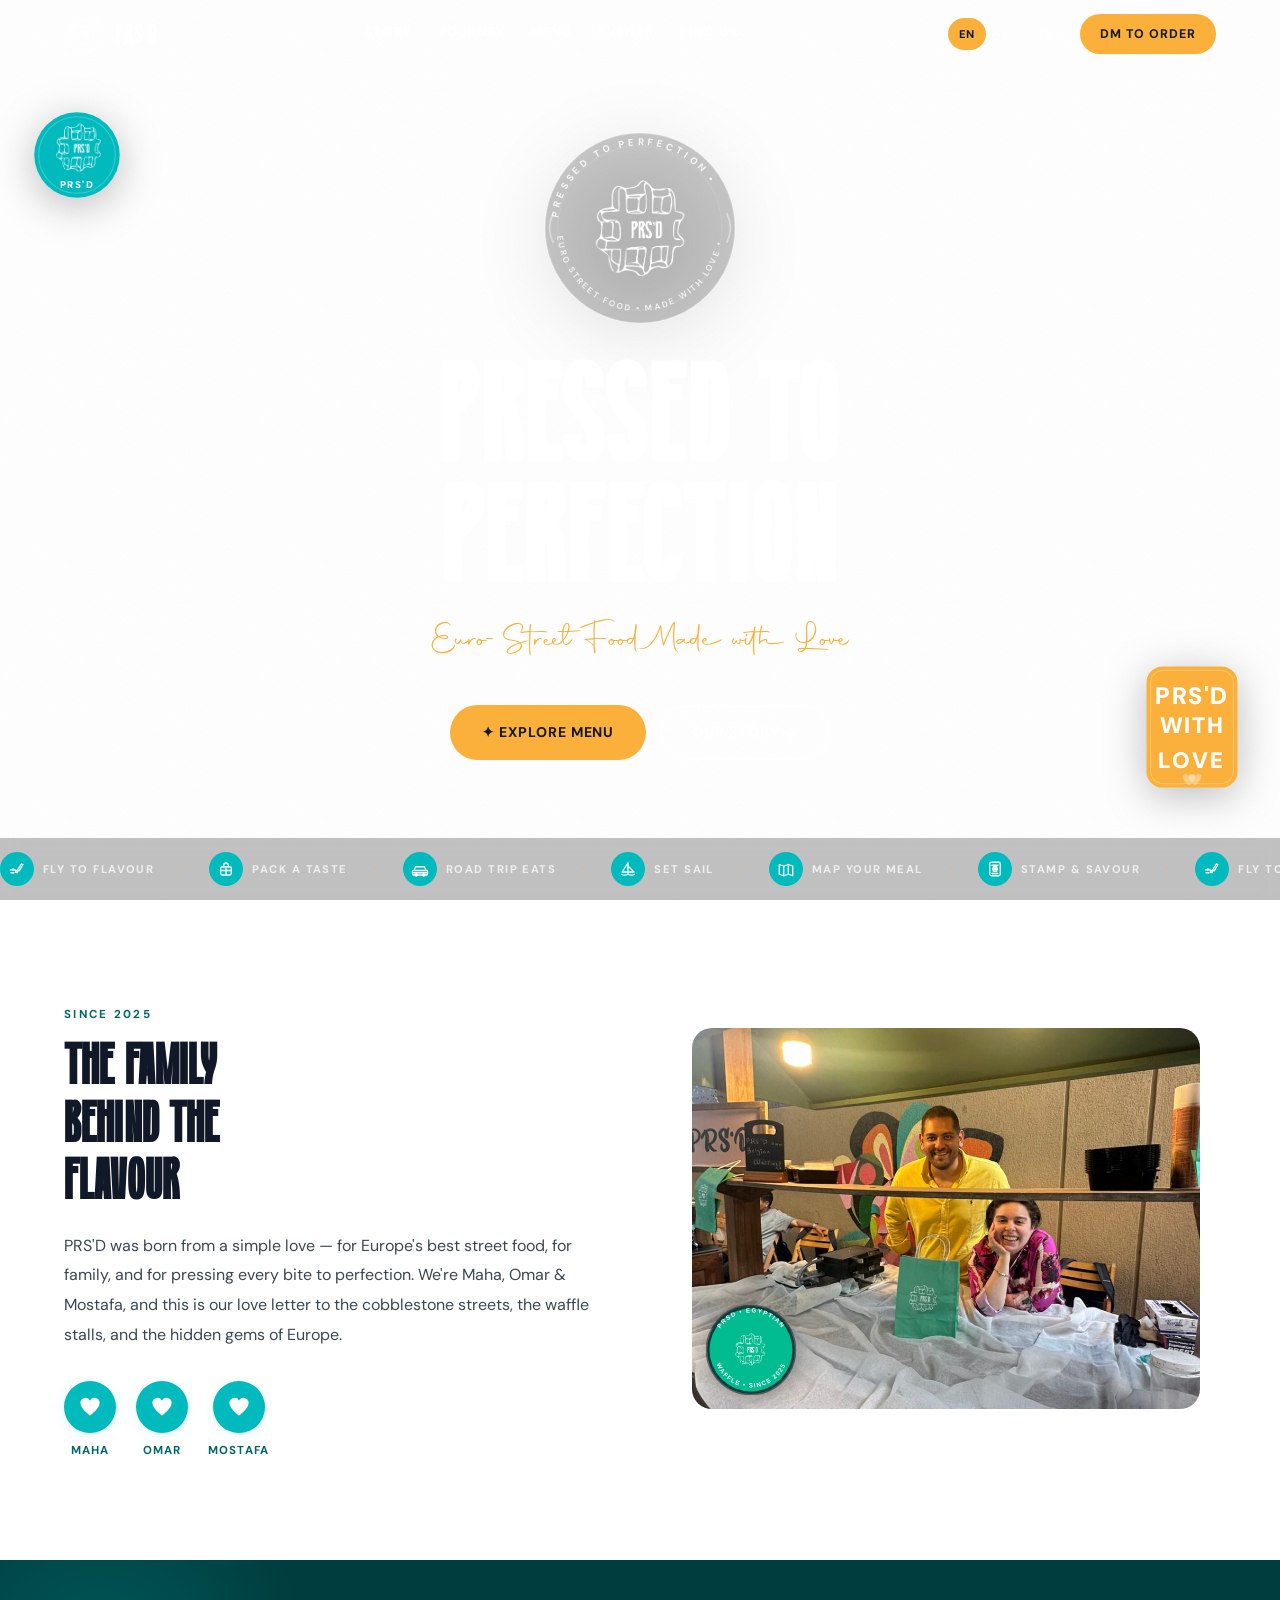
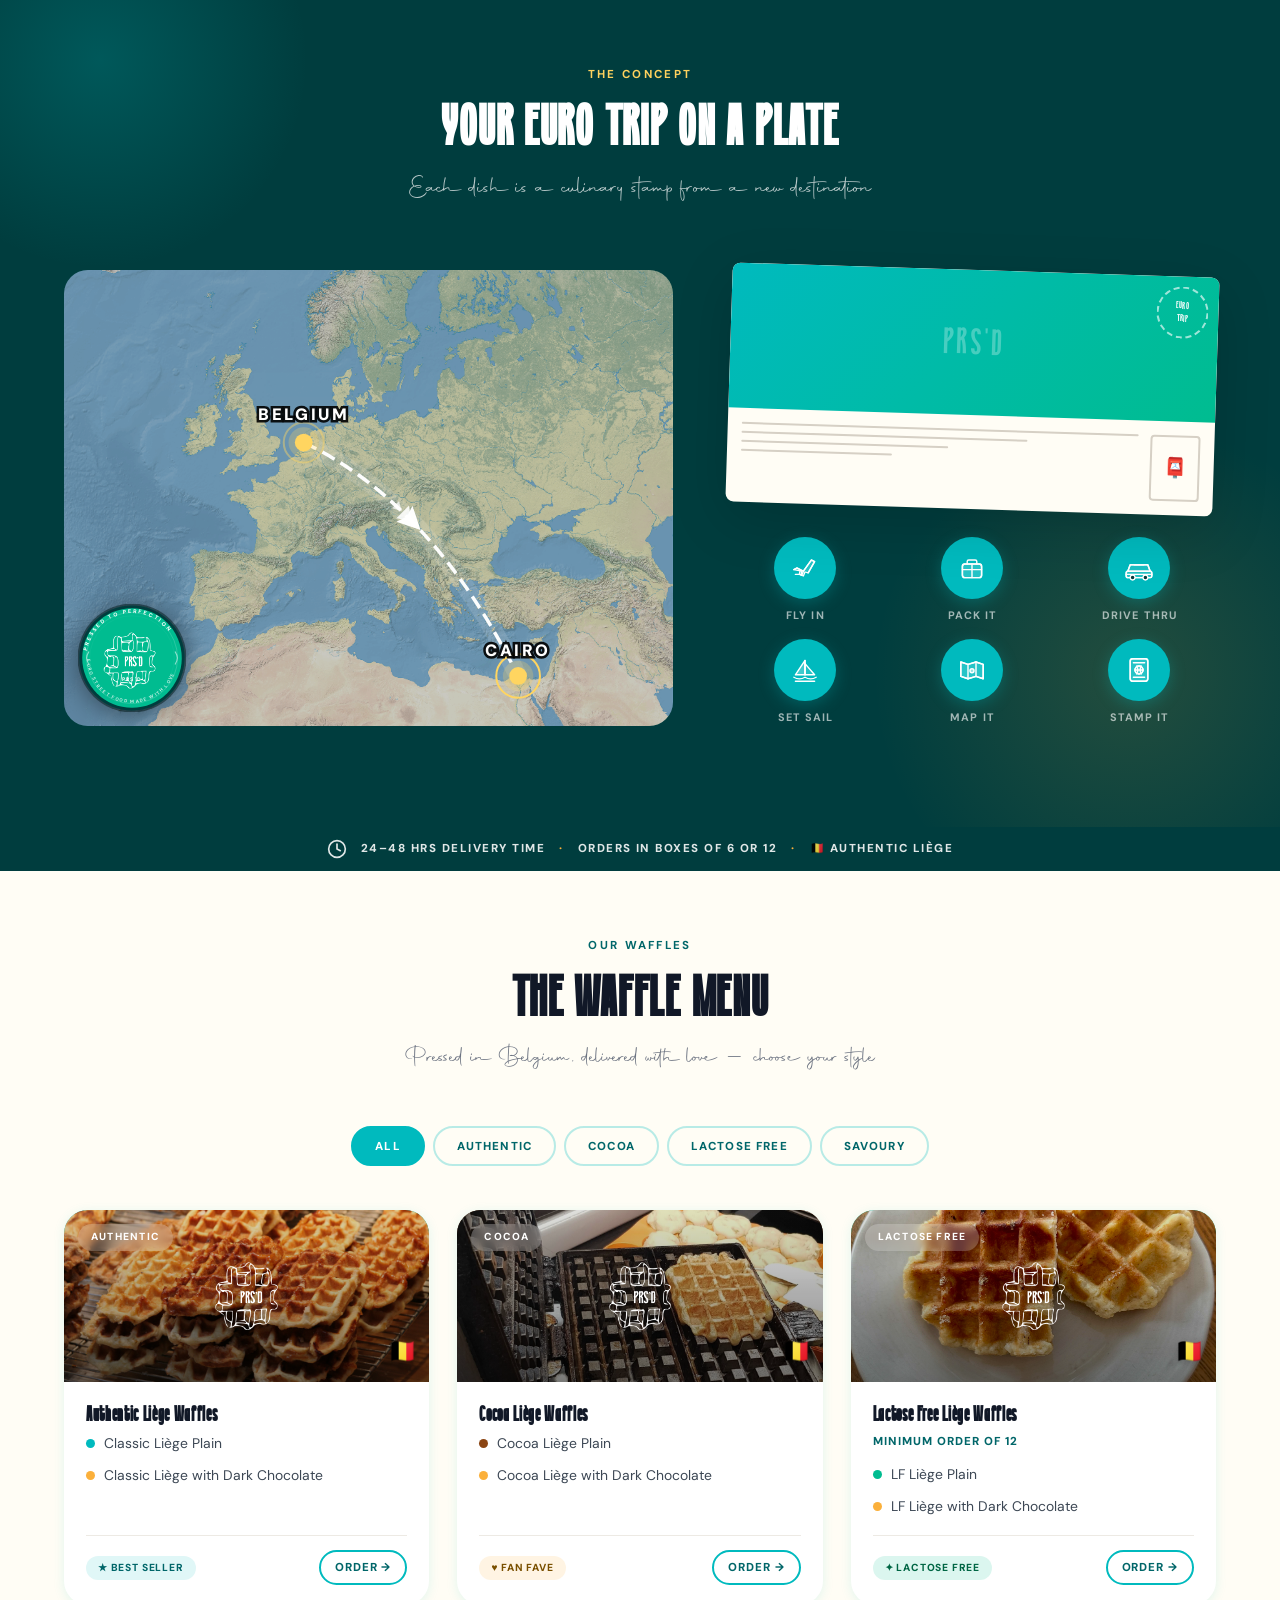
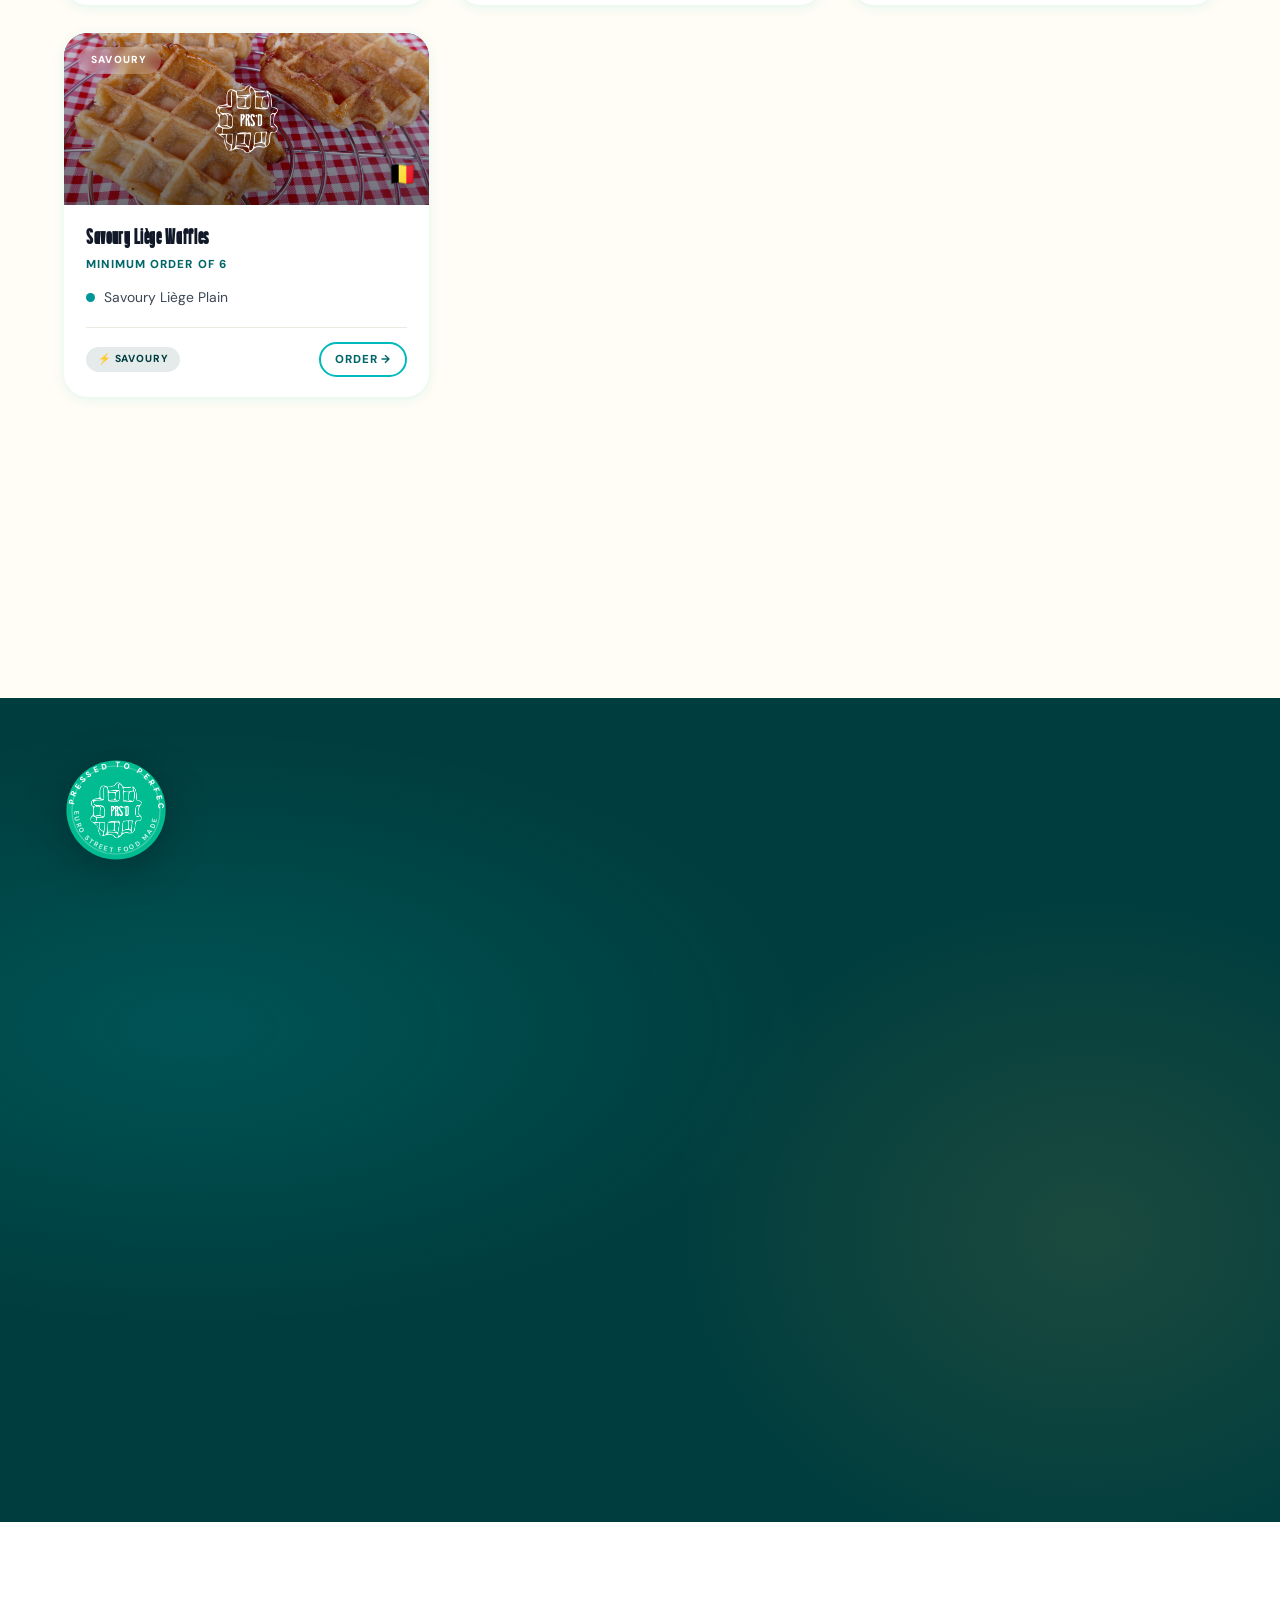
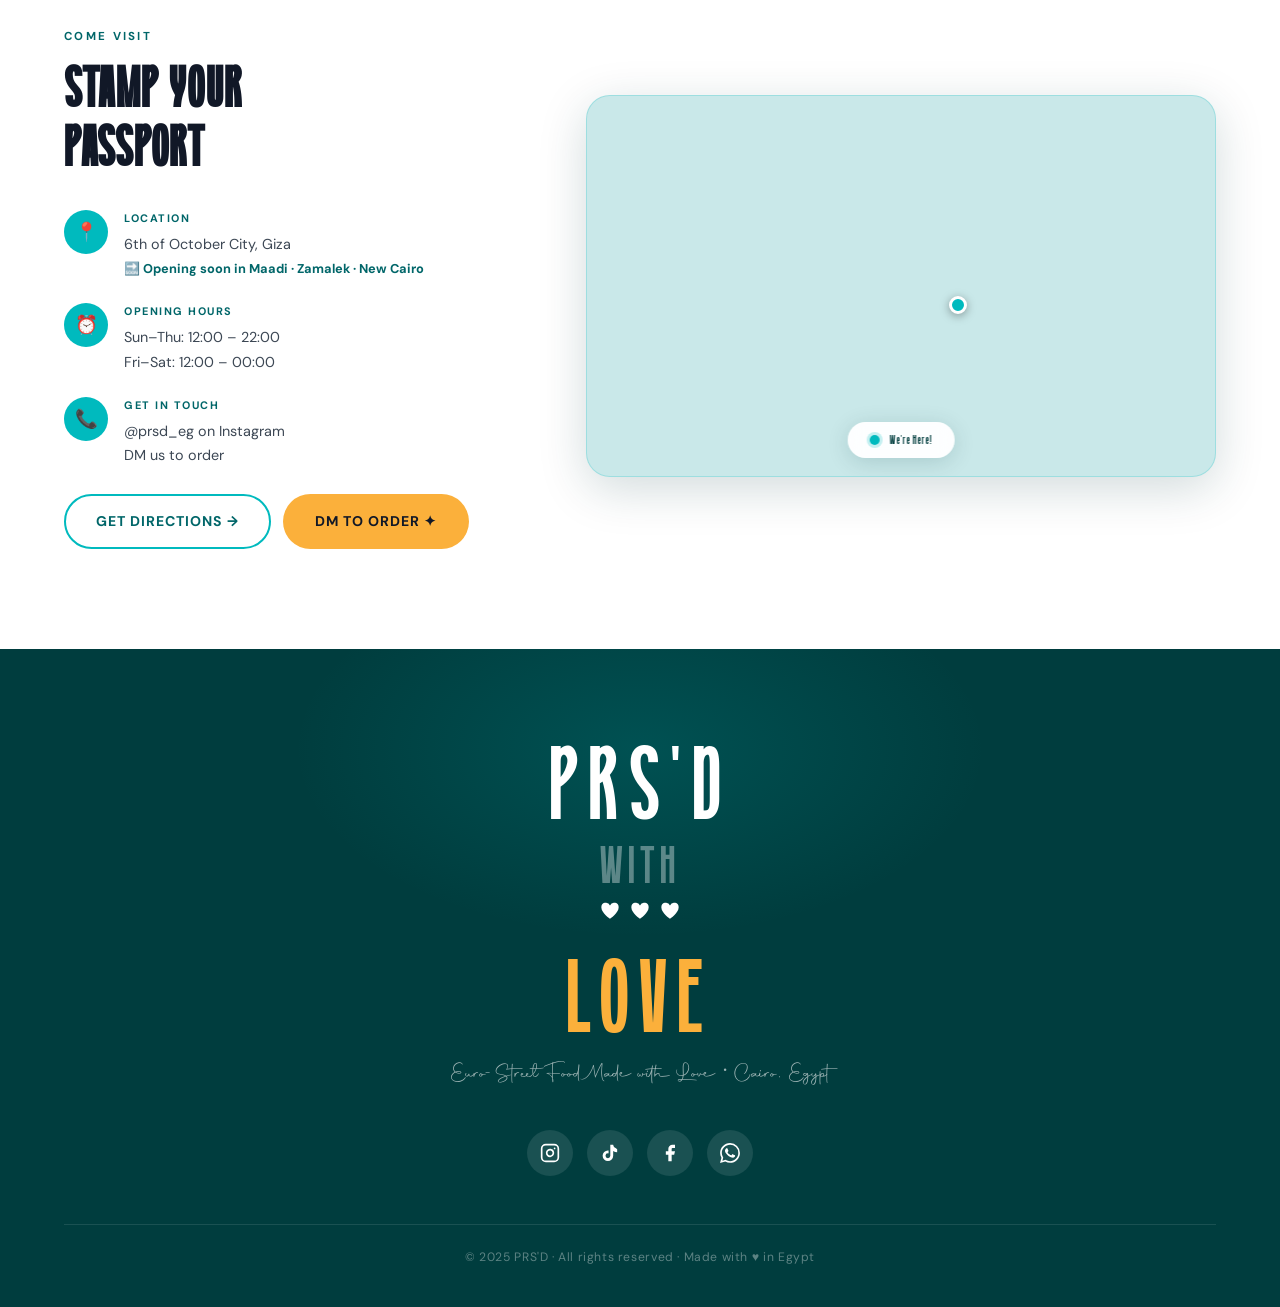
==== commit 378adab3: "Revert "feat: replace map with Blue Marble Europe+Africa satellite image" This reverts commit 313b65" ====
--- a/index.html
+++ b/index.html
@@ -424,54 +424,54 @@
               <!-- Mercator coords: lon -25°→+50°E, lat 67°→21°N
                    object-position:center 30% reveals down to ~28°N
                    Belgium(4.5°E,50.5°N)→(189,162)  Cairo(31°E,30°N)→(358,346) -->
-              <img src="images/europe-northafrica-map.jpg"
+              <img src="images/europe-northafrica-map.png"
                    alt="Europe and North Africa map"
-                   style="width:100%;display:block;aspect-ratio:4/3;object-fit:cover;object-position:center center;"
+                   style="width:100%;display:block;aspect-ratio:4/3;object-fit:cover;object-position:center 60%;"
                    loading="lazy">
               <svg style="position:absolute;inset:0;width:100%;height:100%;"
                    viewBox="0 0 480 360" preserveAspectRatio="xMidYMid slice"
                    xmlns="http://www.w3.org/2000/svg">
                 <!-- Subtle vignette for legibility -->
-                <rect width="480" height="360" fill="rgba(0,0,0,.22)" rx="0"/>
+                <rect width="480" height="360" fill="rgba(0,0,0,.18)" rx="0"/>
                 <!-- Route glow — non-scaling so always thick -->
-                <path d="M 173,137 Q 254,200 334,266"
-                      fill="none" stroke="white" stroke-width="18" opacity=".14"
+                <path d="M 189,136 Q 290,184 358,320"
+                      fill="none" stroke="white" stroke-width="18" opacity=".12"
                       vector-effect="non-scaling-stroke"/>
                 <!-- Dashed flight path — non-scaling stroke -->
-                <path d="M 173,137 Q 254,200 334,266"
+                <path d="M 189,136 Q 290,184 358,320"
                       fill="none" stroke="white" stroke-width="3.5"
                       stroke-dasharray="14,7" opacity=".98"
                       vector-effect="non-scaling-stroke"/>
                 <!-- Belgium pin -->
-                <circle cx="173" cy="137" r="12" fill="#FFD560" opacity=".25"
+                <circle cx="189" cy="136" r="12" fill="#FFD560" opacity=".25"
                         vector-effect="non-scaling-stroke"/>
-                <circle cx="173" cy="137" r="7" fill="#FFD560"/>
-                <circle cx="173" cy="137" r="7" fill="none" stroke="#FFD560" stroke-width="2"
+                <circle cx="189" cy="136" r="7" fill="#FFD560"/>
+                <circle cx="189" cy="136" r="7" fill="none" stroke="#FFD560" stroke-width="2"
                         vector-effect="non-scaling-stroke">
                   <animate attributeName="r" values="7;26;7" dur="2.6s" repeatCount="indefinite"/>
                   <animate attributeName="opacity" values=".8;0;.8" dur="2.6s" repeatCount="indefinite"/>
                 </circle>
-                <text x="173" y="122" text-anchor="middle"
+                <text x="189" y="118" text-anchor="middle"
                   font-family="'DM Sans',sans-serif" font-size="13" font-weight="900"
                   fill="white" stroke="rgba(0,0,0,.9)" stroke-width="4" paint-order="stroke"
                   letter-spacing="2">BELGIUM</text>
                 <!-- Cairo pin -->
-                <circle cx="334" cy="266" r="12" fill="#FFD560" opacity=".25"
+                <circle cx="358" cy="320" r="12" fill="#FFD560" opacity=".25"
                         vector-effect="non-scaling-stroke"/>
-                <circle cx="334" cy="266" r="7" fill="#FFD560"/>
-                <circle cx="334" cy="266" r="7" fill="none" stroke="#FFD560" stroke-width="2"
+                <circle cx="358" cy="320" r="7" fill="#FFD560"/>
+                <circle cx="358" cy="320" r="7" fill="none" stroke="#FFD560" stroke-width="2"
                         vector-effect="non-scaling-stroke">
                   <animate attributeName="r" values="7;26;7" dur="2.6s" begin="1.3s" repeatCount="indefinite"/>
                   <animate attributeName="opacity" values=".8;0;.8" dur="2.6s" begin="1.3s" repeatCount="indefinite"/>
                 </circle>
-                <text x="334" y="251" text-anchor="middle"
+                <text x="358" y="304" text-anchor="middle"
                   font-family="'DM Sans',sans-serif" font-size="13" font-weight="900"
                   fill="white" stroke="rgba(0,0,0,.9)" stroke-width="4" paint-order="stroke"
                   letter-spacing="2">CAIRO</text>
                 <!-- Animated plane — bigger, non-scaling -->
                 <g>
                   <animateMotion dur="5s" repeatCount="indefinite" rotate="auto"
-                    path="M 173,137 Q 254,200 334,266"/>
+                    path="M 189,136 Q 290,184 358,320"/>
                   <g transform="translate(-14,-10)">
                     <path d="M 28,10 L 10,19 L 13,10 L 10,1 Z" fill="white" opacity=".98"/>
                     <path d="M 18,10 L 8,3 L 8,17 Z" fill="white" opacity=".88"/>
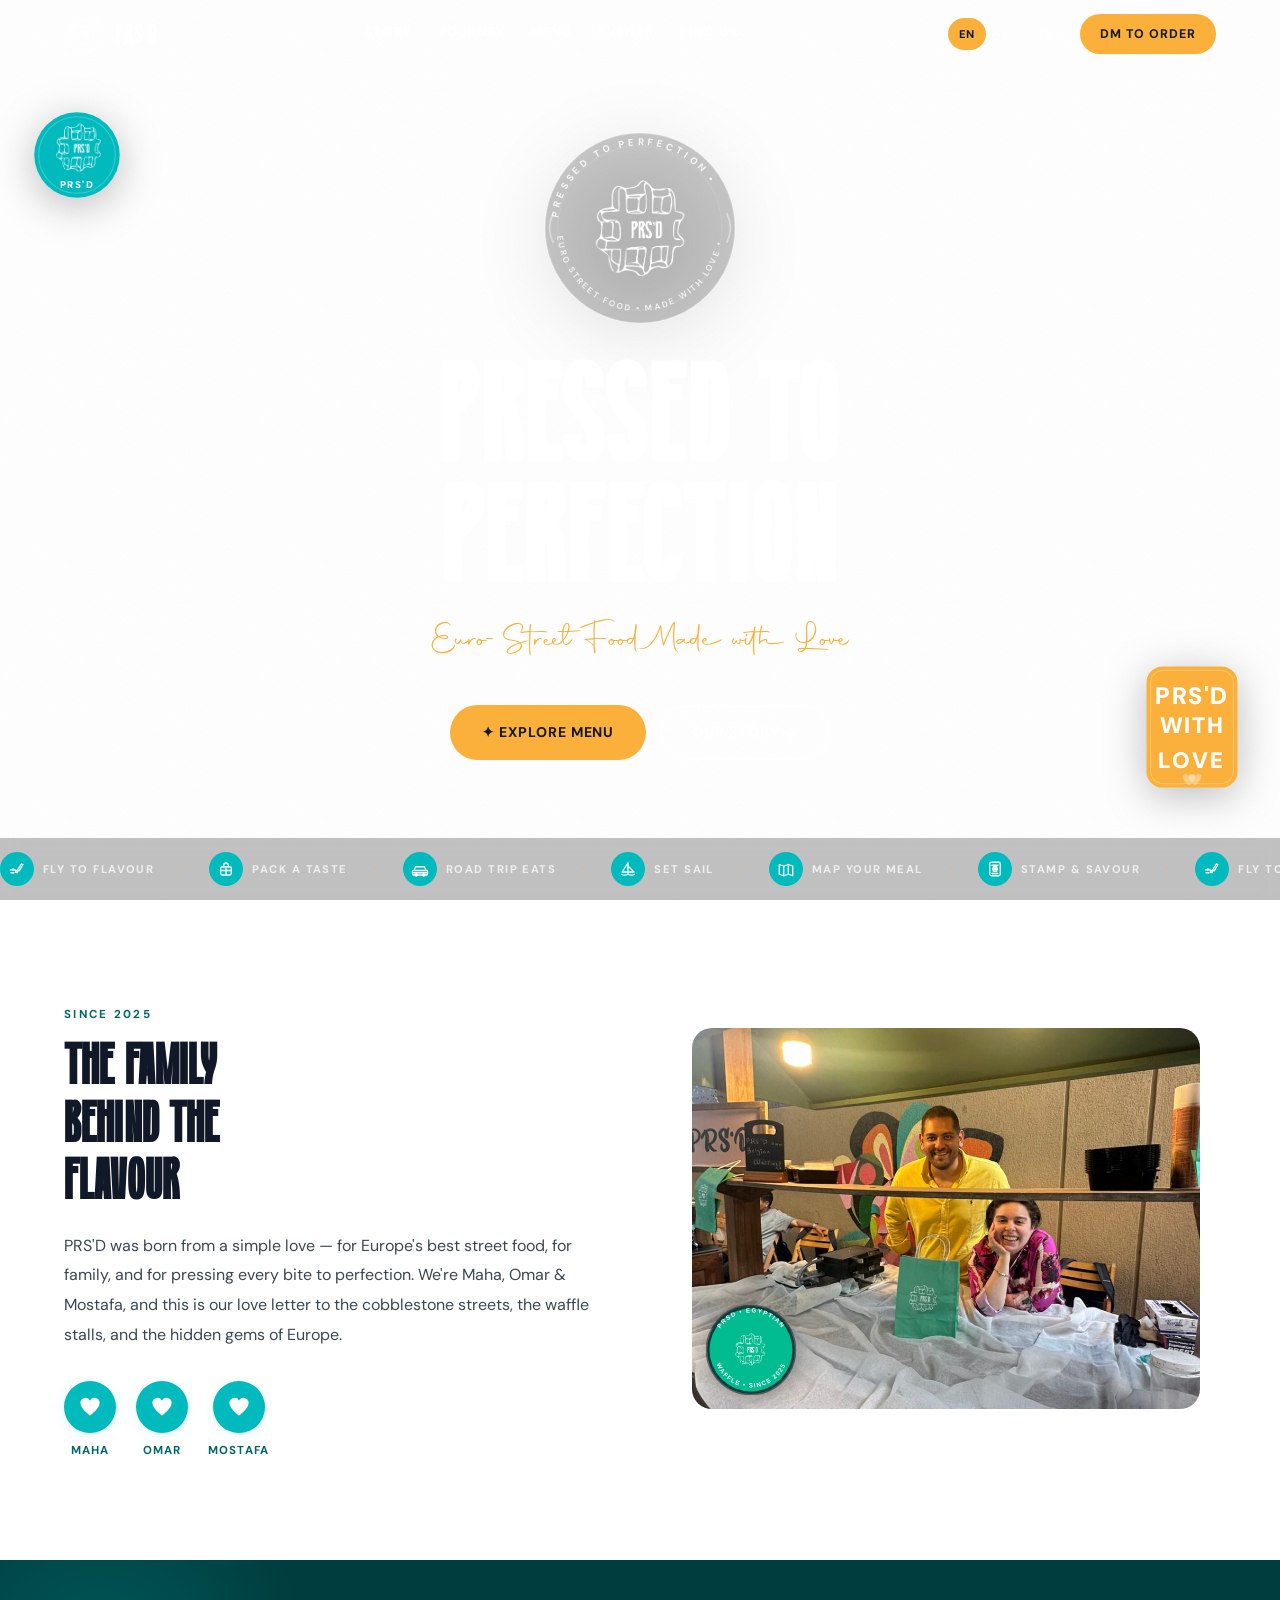
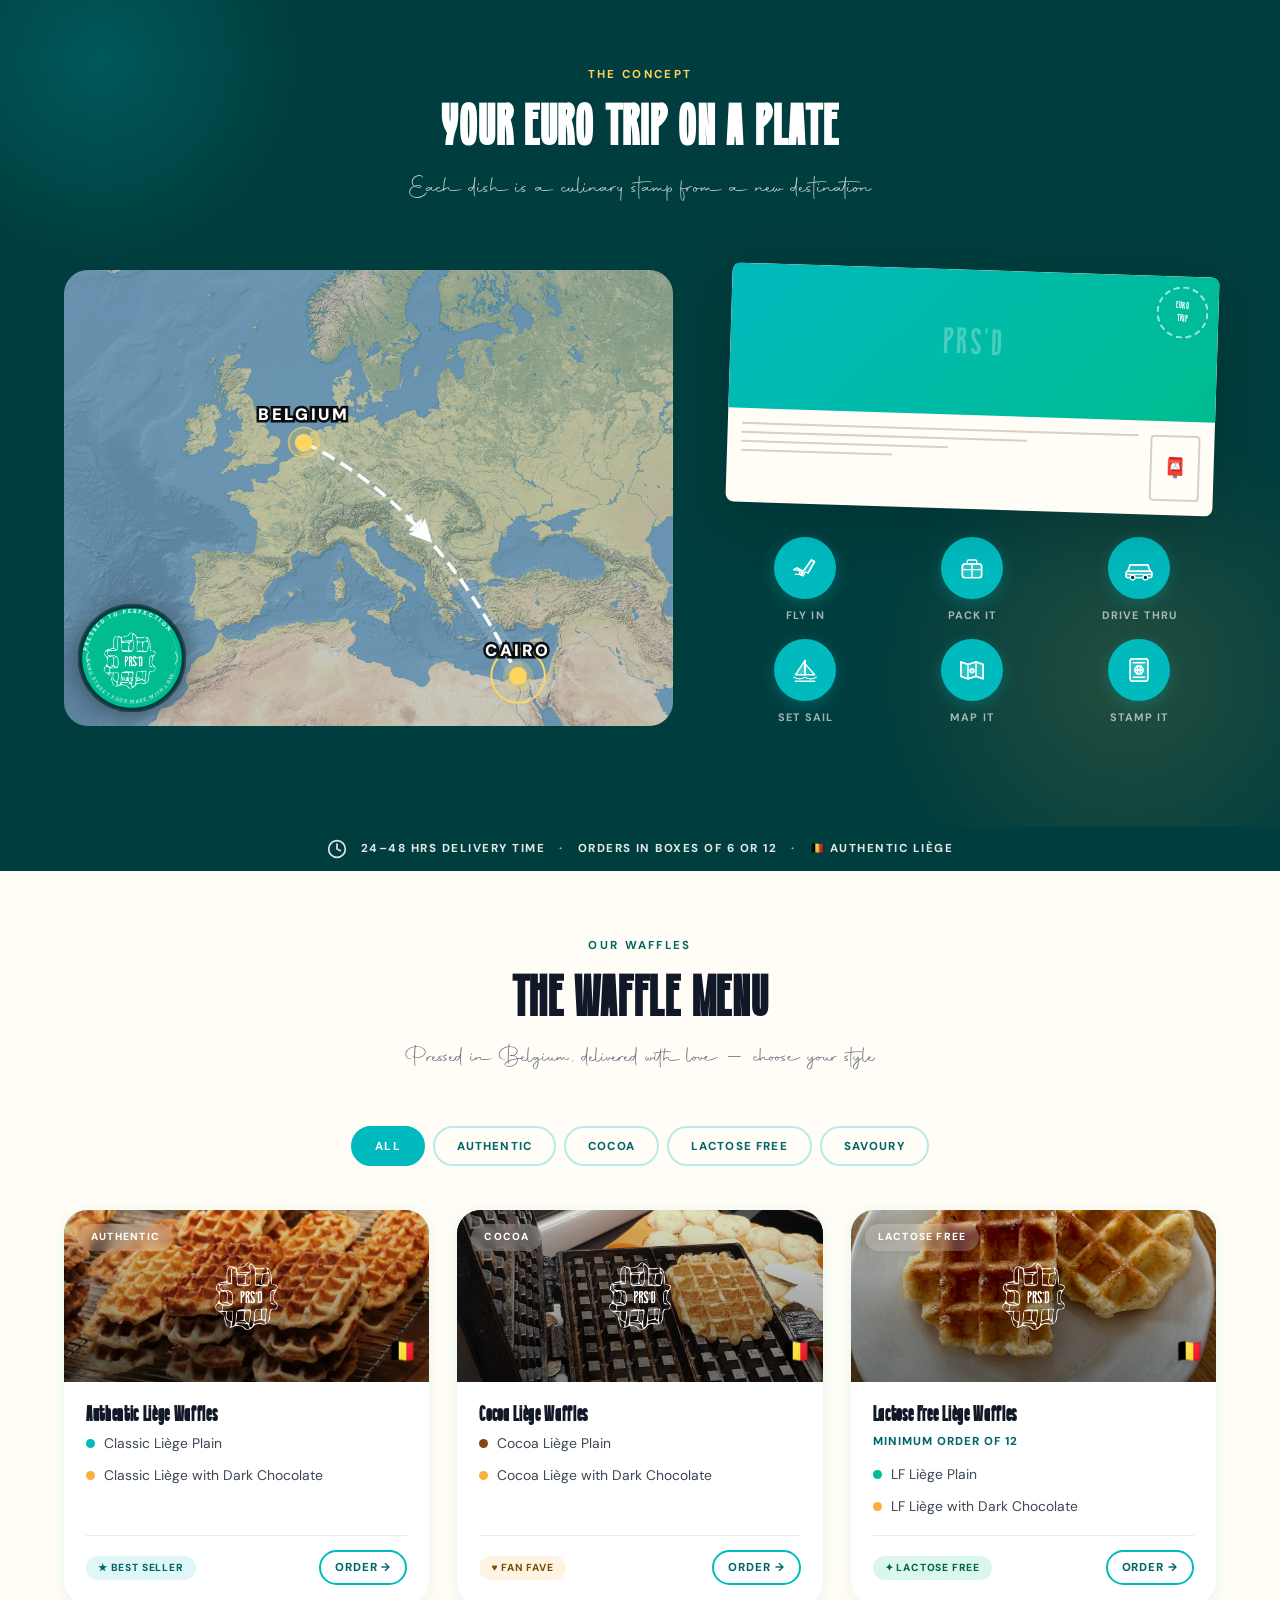
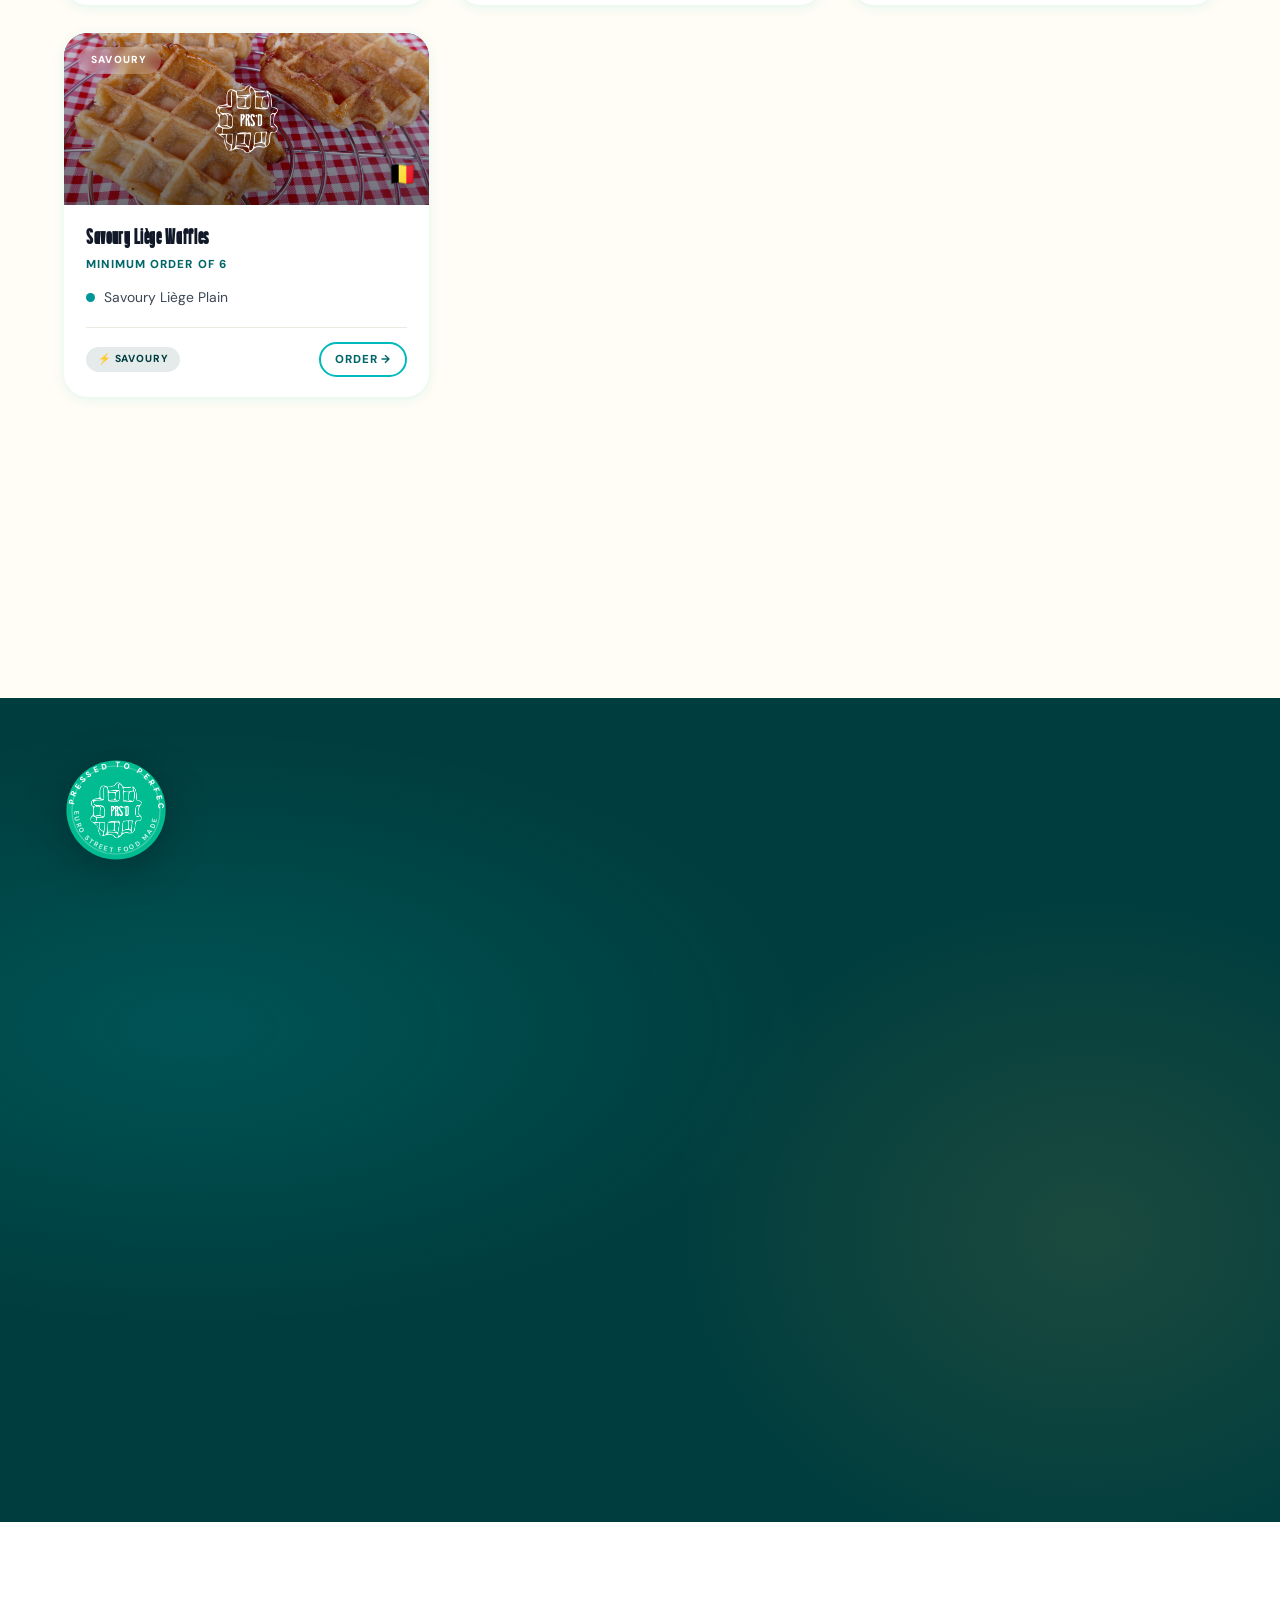
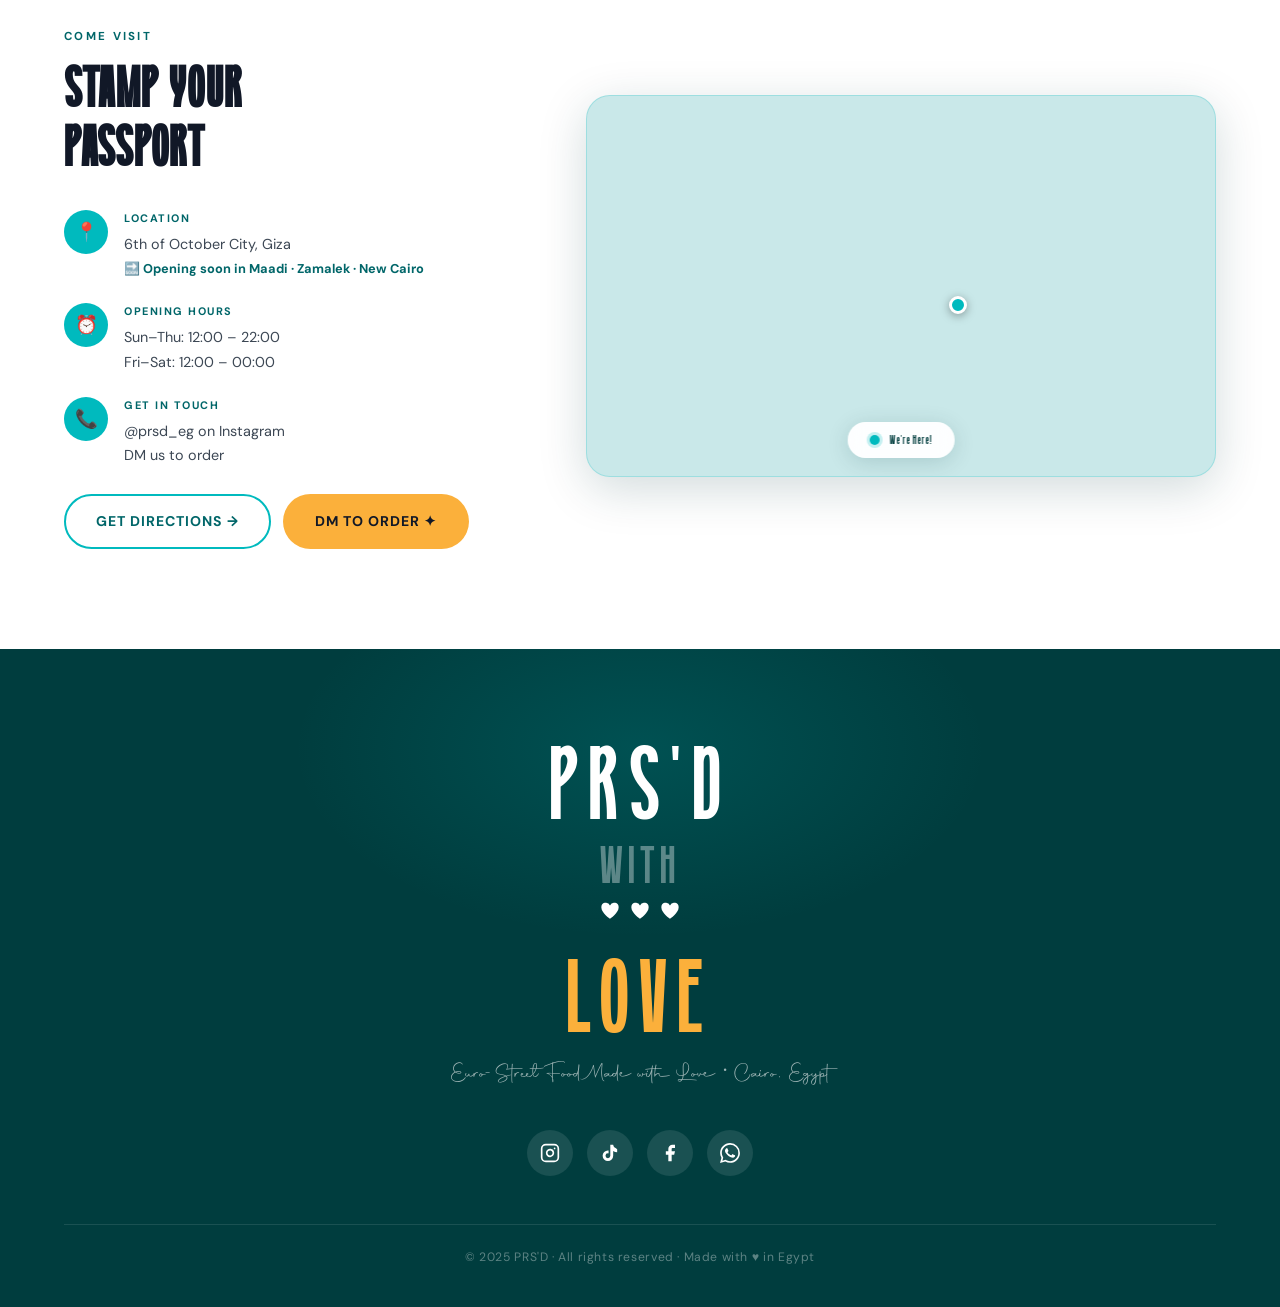
==== commit e96e0930: "Add Google Analytics tracking script Added Google Analytics tracking script to index.html." ====
--- a/index.html
+++ b/index.html
@@ -15,7 +15,15 @@
   <link href="https://fonts.googleapis.com/css2?family=DM+Sans:opsz,wght@9..40,400;9..40,500;9..40,700&family=Noto+Sans+Arabic:wght@400;600;700&display=swap" rel="stylesheet" />
 
   <link rel="stylesheet" href="prsd-website.css" />
-
+  <!-- Google tag (gtag.js) -->
+  <script async src="https://www.googletagmanager.com/gtag/js?id=G-LHW9ZW1SXK"></script>
+  <script>
+    window.dataLayer = window.dataLayer || [];
+    function gtag(){dataLayer.push(arguments);}
+    gtag('js', new Date());
+  
+    gtag('config', 'G-LHW9ZW1SXK');
+  </script>
 </head>
 <body>
 <div id="scroll-progress" aria-hidden="true"></div>
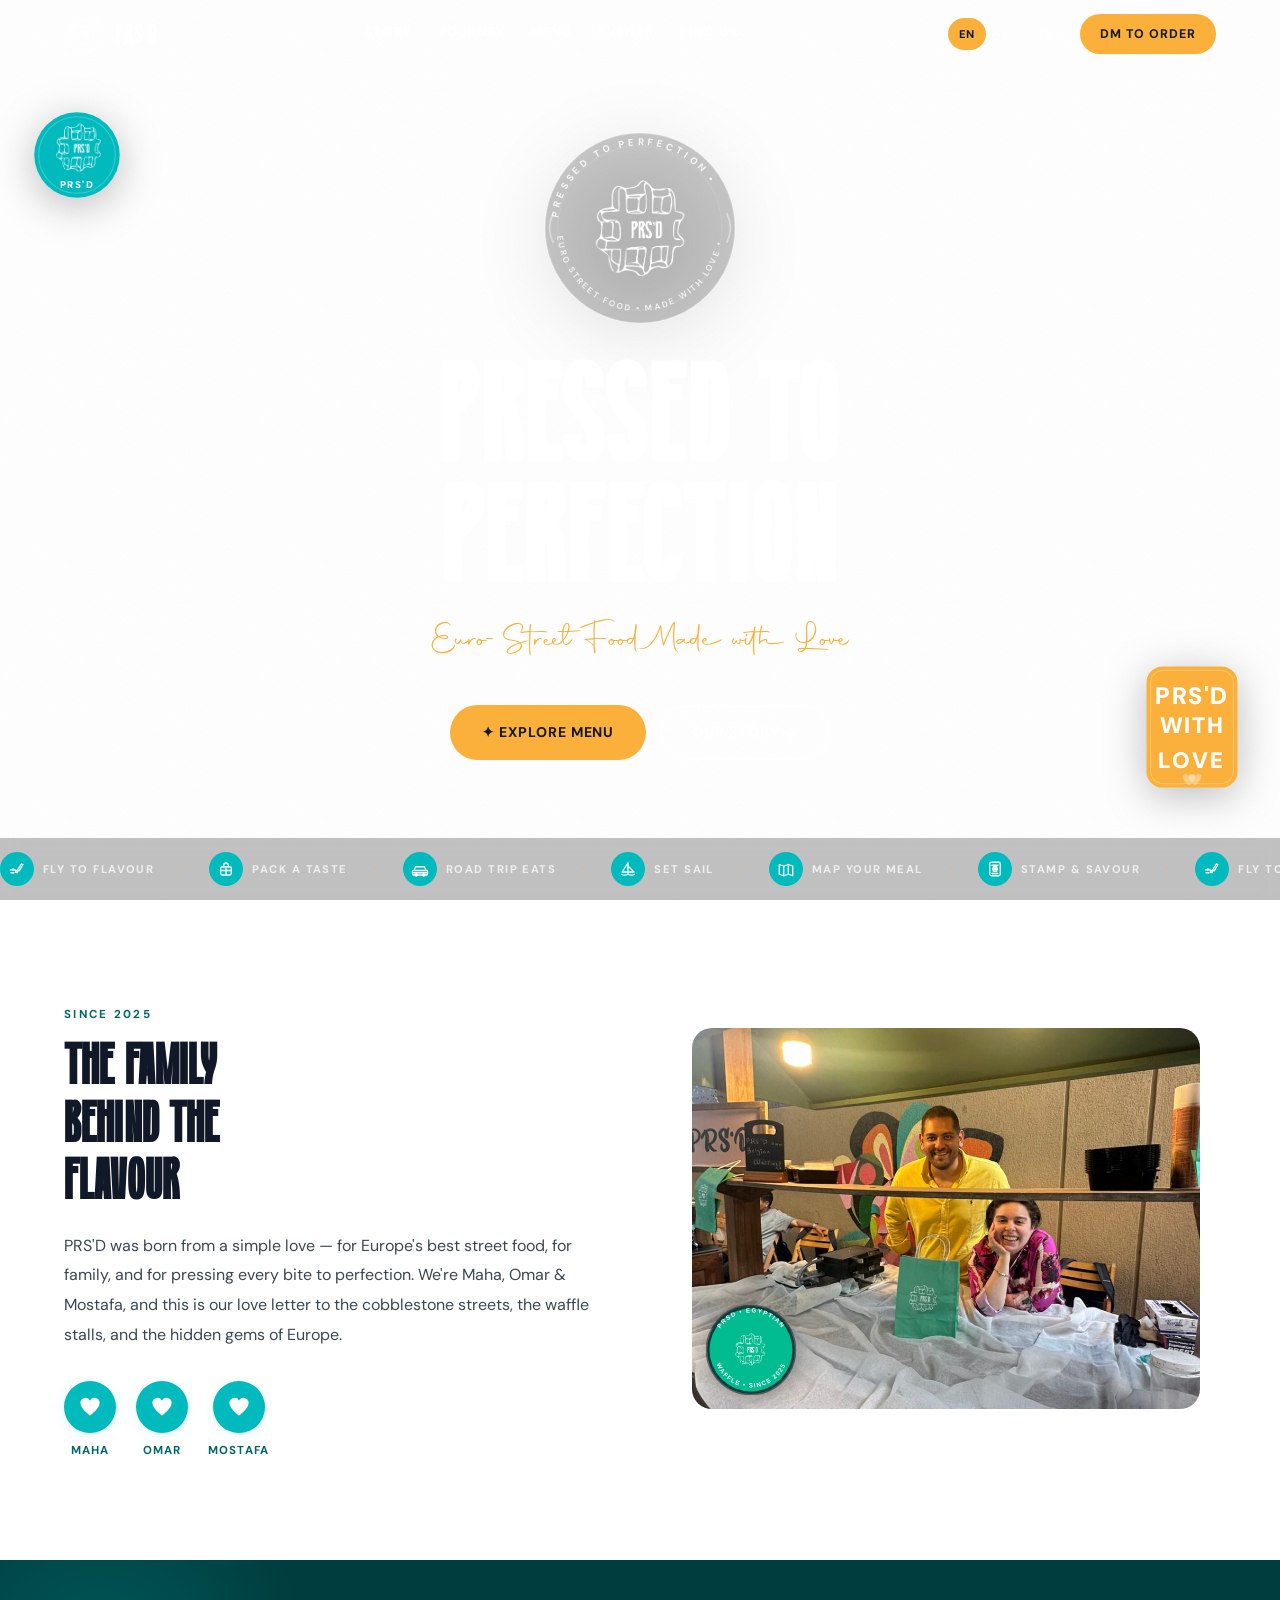
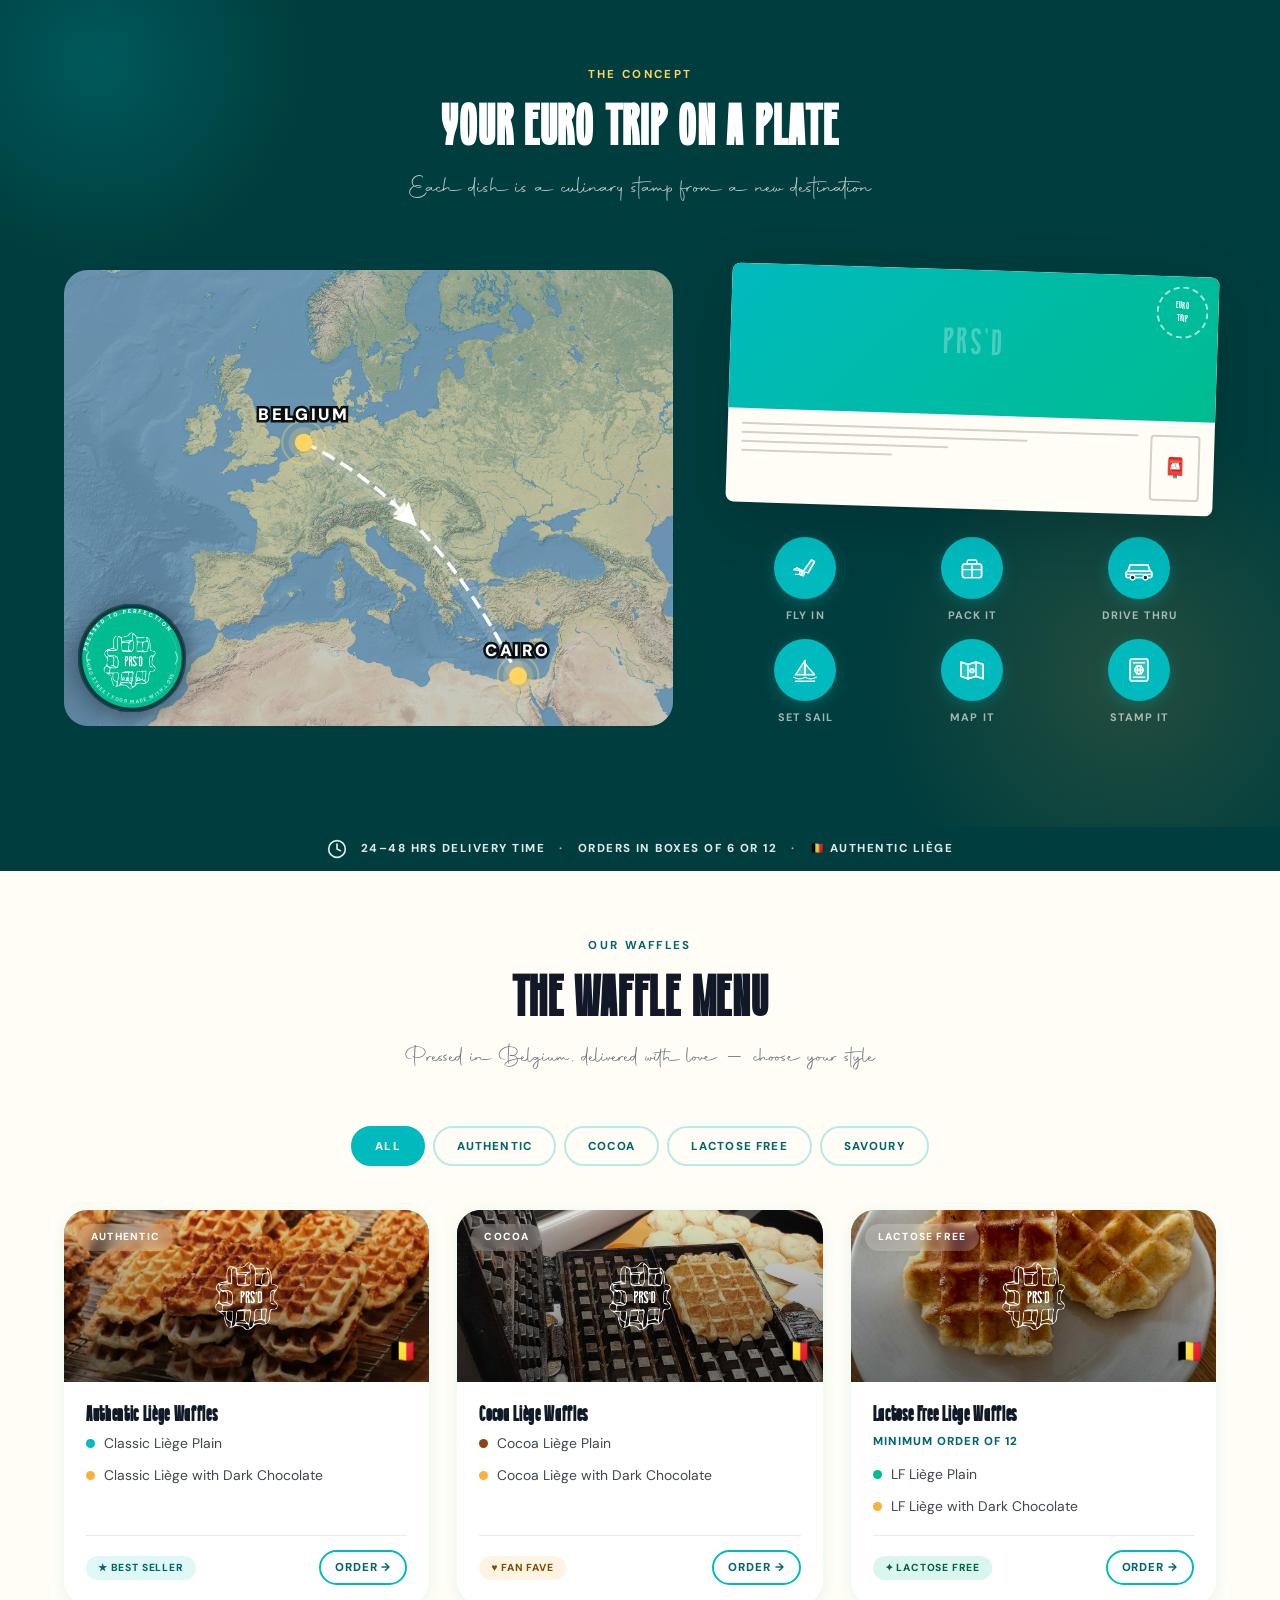
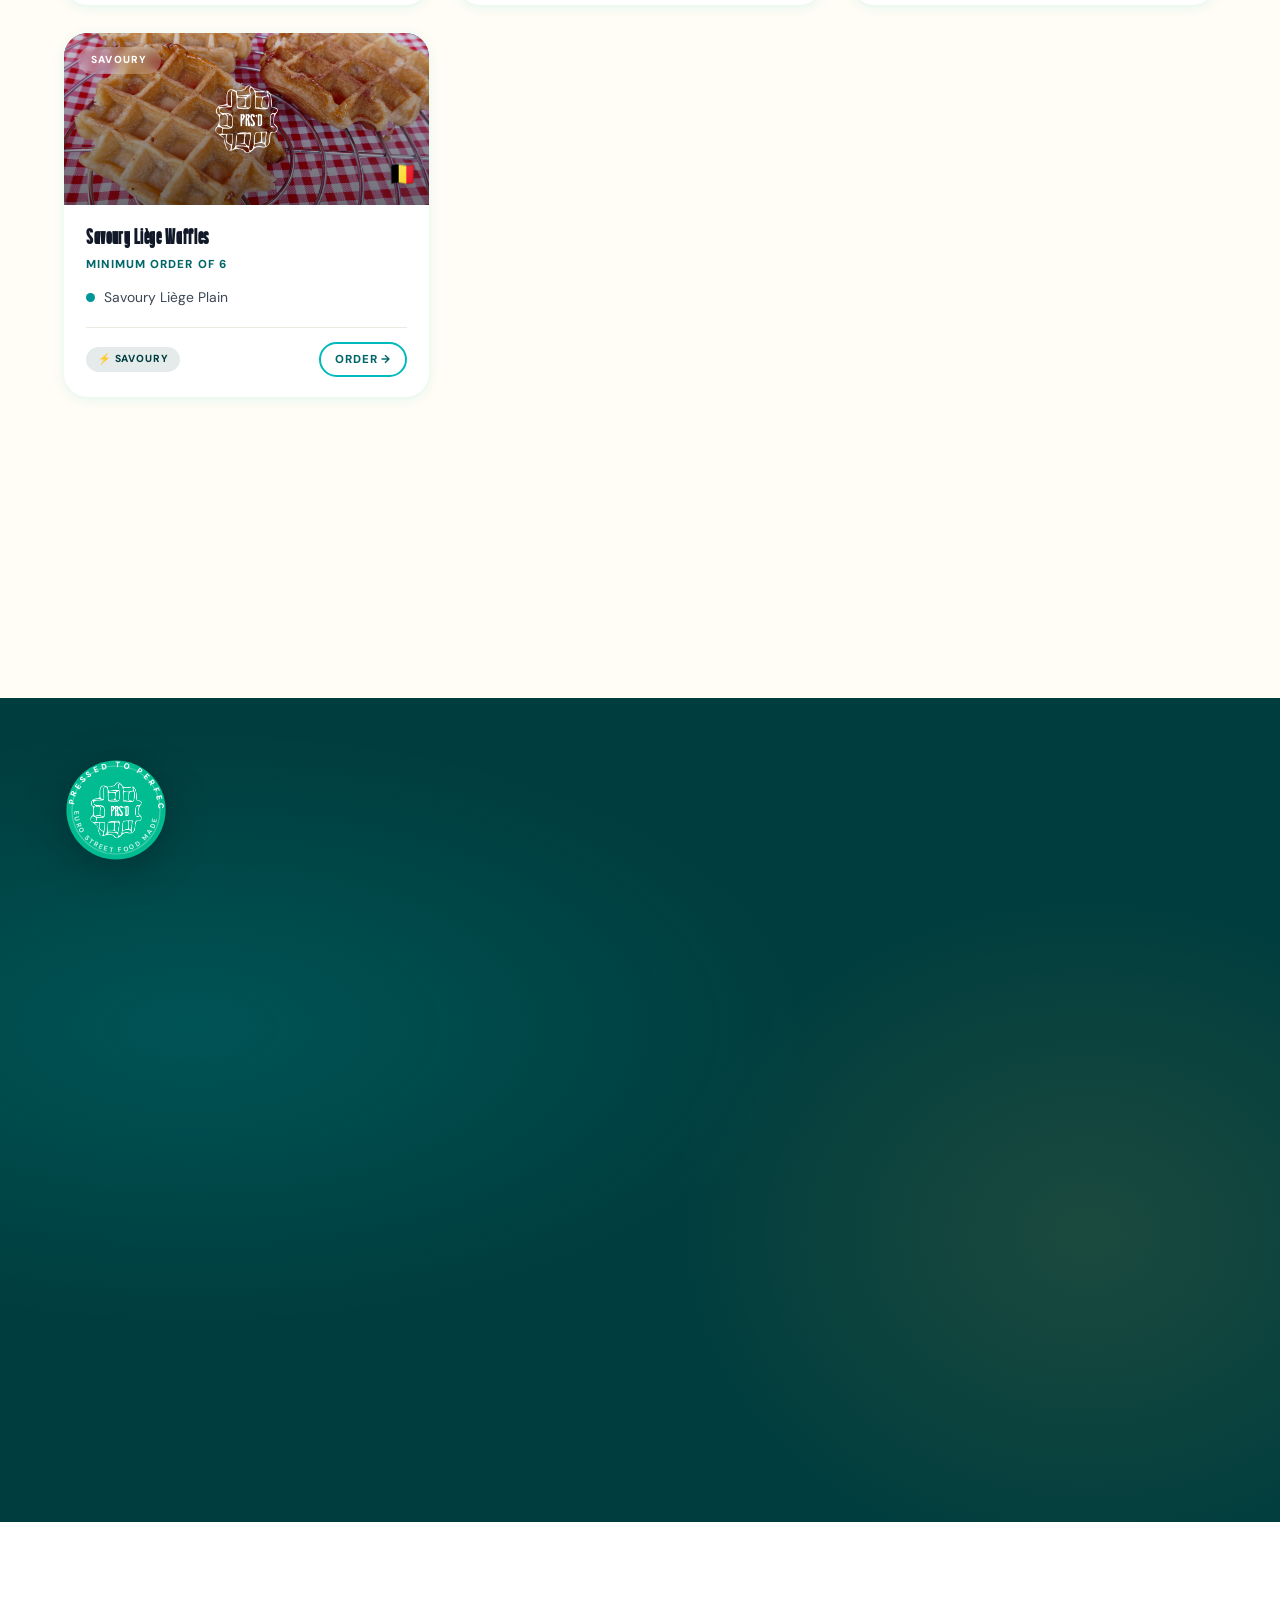
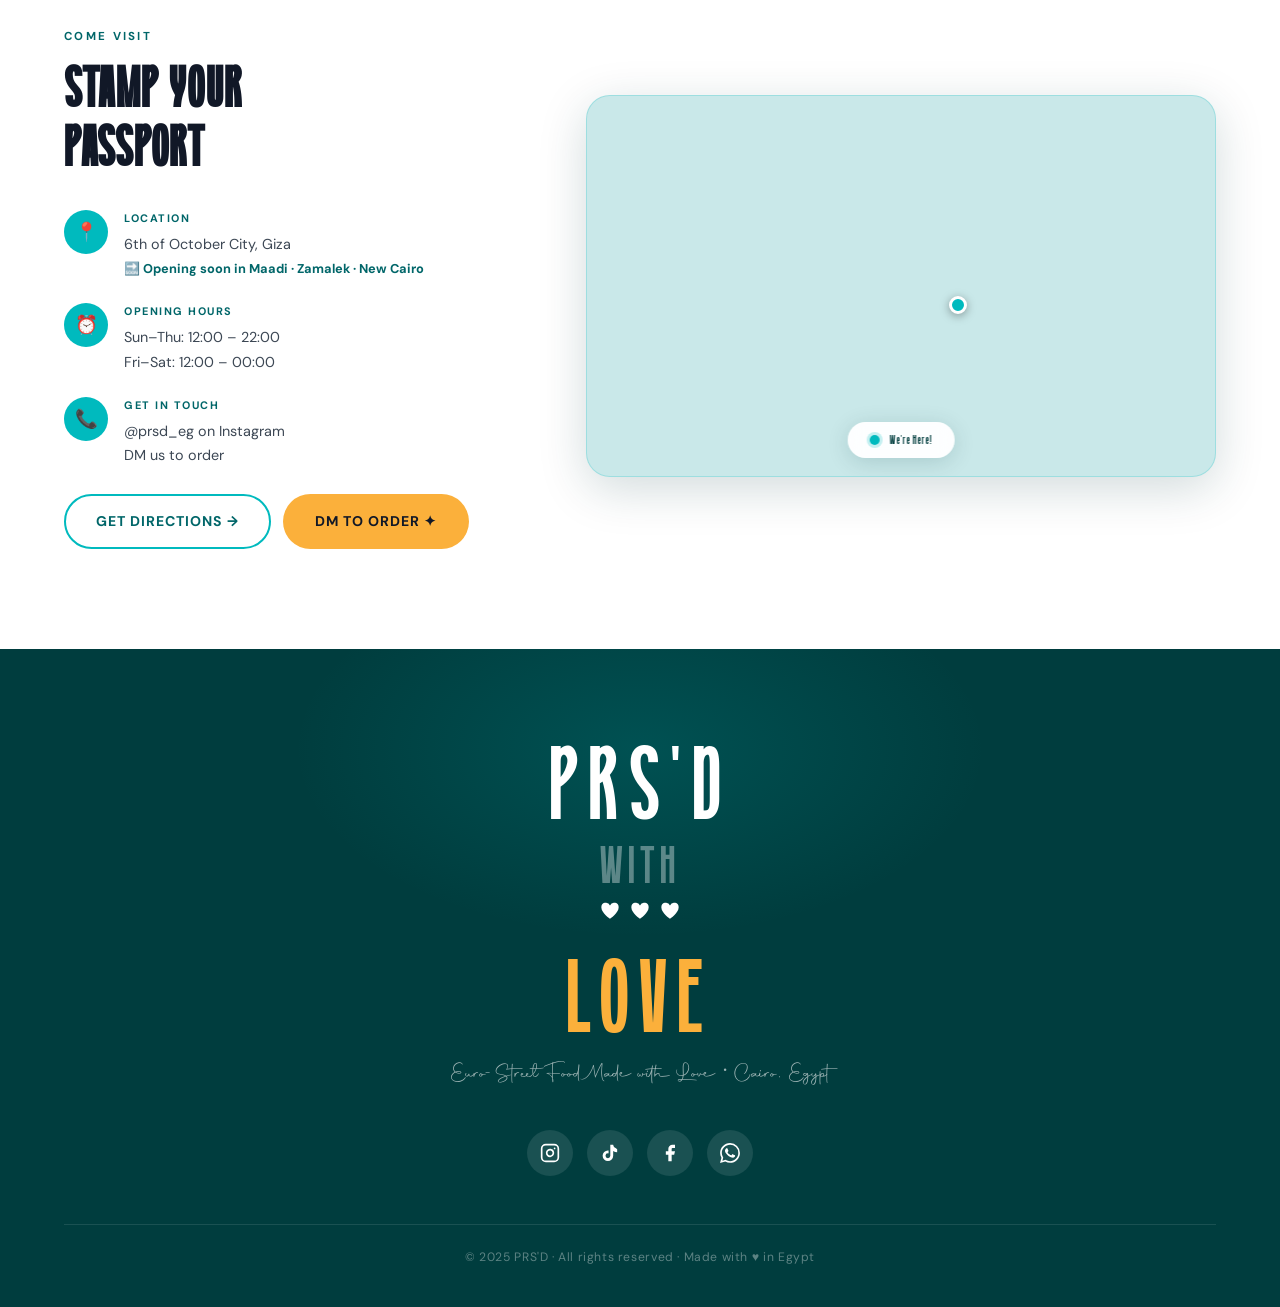
==== commit f39a0b6a: "feat: add GA event tracking for order CTAs and waffle order buttons" ====
--- a/index.html
+++ b/index.html
@@ -59,7 +59,7 @@
           <button class="lang-btn" data-lang="ar" aria-pressed="false">ع</button>
           <button class="lang-btn" data-lang="fr" aria-pressed="false">FR</button>
         </div>
-        <a href="https://ig.me/m/prsd_eg" target="_blank" rel="noopener" class="nav-cta" data-i18n="nav.order">DM to Order</a>
+        <a href="https://ig.me/m/prsd_eg" target="_blank" rel="noopener" class="nav-cta" data-i18n="nav.order" data-ga-location="nav">DM to Order</a>
         <button class="nav-ham" id="ham" aria-label="Open menu" aria-expanded="false" aria-controls="mobNav">
           <span></span><span></span><span></span>
         </button>
@@ -705,7 +705,7 @@
               </ul>
               <div class="wcard-foot">
                 <span class="wcard-pill wcard-pill--teal" data-i18n="menu.badge.bestseller">★ Best Seller</span>
-                <a href="https://ig.me/m/prsd_eg" target="_blank" rel="noopener" class="wcard-order" aria-label="Order on Instagram" data-i18n="menu.order">Order →</a>
+                <a href="https://ig.me/m/prsd_eg" target="_blank" rel="noopener" class="wcard-order" aria-label="Order on Instagram" data-i18n="menu.order" data-ga-waffle="Authentic Liège Waffles">Order →</a>
               </div>
             </div>
           </article>
@@ -728,7 +728,7 @@
               </ul>
               <div class="wcard-foot">
                 <span class="wcard-pill wcard-pill--amber" data-i18n="menu.badge.fan">♥ Fan Fave</span>
-                <a href="https://ig.me/m/prsd_eg" target="_blank" rel="noopener" class="wcard-order" aria-label="Order on Instagram" data-i18n="menu.order">Order →</a>
+                <a href="https://ig.me/m/prsd_eg" target="_blank" rel="noopener" class="wcard-order" aria-label="Order on Instagram" data-i18n="menu.order" data-ga-waffle="Cocoa Liège Waffles">Order →</a>
               </div>
             </div>
           </article>
@@ -752,7 +752,7 @@
               </ul>
               <div class="wcard-foot">
                 <span class="wcard-pill wcard-pill--green" data-i18n="menu.badge.lf">✦ Lactose Free</span>
-                <a href="https://ig.me/m/prsd_eg" target="_blank" rel="noopener" class="wcard-order" aria-label="Order on Instagram" data-i18n="menu.order">Order →</a>
+                <a href="https://ig.me/m/prsd_eg" target="_blank" rel="noopener" class="wcard-order" aria-label="Order on Instagram" data-i18n="menu.order" data-ga-waffle="Lactose Free Liège Waffles">Order →</a>
               </div>
             </div>
           </article>
@@ -775,7 +775,7 @@
               </ul>
               <div class="wcard-foot">
                 <span class="wcard-pill wcard-pill--dark" data-i18n="menu.badge.savoury">⚡ Savoury</span>
-                <a href="https://ig.me/m/prsd_eg" target="_blank" rel="noopener" class="wcard-order" aria-label="Order on Instagram" data-i18n="menu.order">Order →</a>
+                <a href="https://ig.me/m/prsd_eg" target="_blank" rel="noopener" class="wcard-order" aria-label="Order on Instagram" data-i18n="menu.order" data-ga-waffle="Savoury Liège Waffles">Order →</a>
               </div>
             </div>
           </article>
@@ -791,7 +791,7 @@
         </div>
 
         <div class="menu-cta reveal">
-          <a href="https://ig.me/m/prsd_eg" target="_blank" rel="noopener noreferrer" class="btn btn-filled" data-i18n="menu.cta">
+          <a href="https://ig.me/m/prsd_eg" target="_blank" rel="noopener noreferrer" class="btn btn-filled" data-i18n="menu.cta" data-ga-location="menu_section">
             <svg width="18" height="18" viewBox="0 0 24 24" fill="currentColor" aria-hidden="true"><path d="M12 2.163c3.204 0 3.584.012 4.85.07 3.252.148 4.771 1.691 4.919 4.919.058 1.265.069 1.645.069 4.849 0 3.205-.012 3.584-.069 4.849-.149 3.225-1.664 4.771-4.919 4.919-1.266.058-1.644.07-4.85.07-3.204 0-3.584-.012-4.849-.07-3.26-.149-4.771-1.699-4.919-4.92-.058-1.265-.07-1.644-.07-4.849 0-3.204.013-3.583.07-4.849.149-3.227 1.664-4.771 4.919-4.919 1.266-.057 1.645-.069 4.849-.069zm0-2.163c-3.259 0-3.667.014-4.947.072-4.358.2-6.78 2.618-6.98 6.98-.059 1.281-.073 1.689-.073 4.948 0 3.259.014 3.668.072 4.948.2 4.358 2.618 6.78 6.98 6.98 1.281.058 1.689.072 4.948.072 3.259 0 3.668-.014 4.948-.072 4.354-.2 6.782-2.618 6.979-6.98.059-1.28.073-1.689.073-4.948 0-3.259-.014-3.667-.072-4.947-.196-4.354-2.617-6.78-6.979-6.98-1.281-.059-1.69-.073-4.949-.073zm0 5.838c-3.403 0-6.162 2.759-6.162 6.162s2.759 6.163 6.162 6.163 6.162-2.759 6.162-6.163c0-3.403-2.759-6.162-6.162-6.162zm0 10.162c-2.209 0-4-1.79-4-4 0-2.209 1.791-4 4-4s4 1.791 4 4c0 2.21-1.791 4-4 4zm6.406-11.845c-.796 0-1.441.645-1.441 1.44s.645 1.44 1.441 1.44c.795 0 1.439-.645 1.439-1.44s-.644-1.44-1.439-1.44z"/></svg>
             <span data-i18n="menu.cta">Order on Instagram</span>
           </a>
@@ -863,7 +863,7 @@
 
         <div class="events-ig-cta reveal">
           <span class="events-ig-note">Follow @prsd_eg for live updates &amp; order windows</span>
-          <a href="https://www.instagram.com/prsd_eg/" target="_blank" rel="noopener noreferrer" class="btn btn-ghost" style="margin:0 auto;">
+          <a href="https://www.instagram.com/prsd_eg/" target="_blank" rel="noopener noreferrer" class="btn btn-ghost" style="margin:0 auto;" data-ga-location="events_section">
             <svg width="18" height="18" viewBox="0 0 24 24" fill="currentColor" aria-hidden="true"><path d="M12 2.163c3.204 0 3.584.012 4.85.07 3.252.148 4.771 1.691 4.919 4.919.058 1.265.069 1.645.069 4.849 0 3.205-.012 3.584-.069 4.849-.149 3.225-1.664 4.771-4.919 4.919-1.266.058-1.644.07-4.85.07-3.204 0-3.584-.012-4.849-.07-3.26-.149-4.771-1.699-4.919-4.92-.058-1.265-.07-1.644-.07-4.849 0-3.204.013-3.583.07-4.849.149-3.227 1.664-4.771 4.919-4.919 1.266-.057 1.645-.069 4.849-.069zm0-2.163c-3.259 0-3.667.014-4.947.072-4.358.2-6.78 2.618-6.98 6.98-.059 1.281-.073 1.689-.073 4.948 0 3.259.014 3.668.072 4.948.2 4.358 2.618 6.78 6.98 6.98 1.281.058 1.689.072 4.948.072 3.259 0 3.668-.014 4.948-.072 4.354-.2 6.782-2.618 6.979-6.98.059-1.28.073-1.689.073-4.948 0-3.259-.014-3.667-.072-4.947-.196-4.354-2.617-6.78-6.979-6.98-1.281-.059-1.69-.073-4.949-.073zm0 5.838c-3.403 0-6.162 2.759-6.162 6.162s2.759 6.163 6.162 6.163 6.162-2.759 6.162-6.163c0-3.403-2.759-6.162-6.162-6.162zm0 10.162c-2.209 0-4-1.79-4-4 0-2.209 1.791-4 4-4s4 1.791 4 4c0 2.21-1.791 4-4 4zm6.406-11.845c-.796 0-1.441.645-1.441 1.44s.645 1.44 1.441 1.44c.795 0 1.439-.645 1.439-1.44s-.644-1.44-1.439-1.44z"/></svg>
             Follow @prsd_eg
           </a>
@@ -907,7 +907,7 @@
             <div class="findus-actions">
               <a href="https://maps.google.com" target="_blank" rel="noopener noreferrer"
                  class="btn btn-outline" data-i18n="findus.dir">Get Directions →</a>
-              <a href="https://ig.me/m/prsd_eg" target="_blank" rel="noopener" class="btn btn-filled" data-i18n="findus.order">DM to Order ✦</a>
+              <a href="https://ig.me/m/prsd_eg" target="_blank" rel="noopener" class="btn btn-filled" data-i18n="findus.order" data-ga-location="findus_section">DM to Order ✦</a>
             </div>
           </div>
 
@@ -966,24 +966,24 @@
       <p class="footer-tagline" data-i18n="footer.tagline">Euro-Street Food Made with Love · Cairo, Egypt</p>
 
       <div class="social-row" aria-label="Follow us on social media">
-        <a href="https://www.instagram.com/prsd_eg/" target="_blank" rel="noopener" class="soc-btn" aria-label="Instagram @prsd_eg">
+        <a href="https://www.instagram.com/prsd_eg/" target="_blank" rel="noopener" class="soc-btn" aria-label="Instagram @prsd_eg" data-ga-location="footer_instagram">
           <svg width="20" height="20" viewBox="0 0 24 24" fill="none" stroke="currentColor" stroke-width="2" stroke-linecap="round" stroke-linejoin="round" aria-hidden="true">
             <rect x="2" y="2" width="20" height="20" rx="5"/>
             <path d="M16 11.37A4 4 0 1 1 12.63 8 4 4 0 0 1 16 11.37z"/>
             <line x1="17.5" y1="6.5" x2="17.51" y2="6.5"/>
           </svg>
         </a>
-        <a href="https://ig.me/m/prsd_eg" target="_blank" rel="noopener" class="soc-btn" aria-label="TikTok">
+        <a href="https://ig.me/m/prsd_eg" target="_blank" rel="noopener" class="soc-btn" aria-label="TikTok" data-ga-location="footer_tiktok">
           <svg width="20" height="20" viewBox="0 0 24 24" fill="currentColor" aria-hidden="true">
             <path d="M19.59 6.69a4.83 4.83 0 01-3.77-4.25V2h-3.45v13.67a2.89 2.89 0 01-2.88 2.5 2.89 2.89 0 01-2.89-2.89 2.89 2.89 0 012.89-2.89c.28 0 .54.04.79.1V9.01a6.33 6.33 0 00-.79-.05 6.34 6.34 0 00-6.34 6.34 6.34 6.34 0 006.34 6.34 6.34 6.34 0 006.33-6.34V9.55a8.16 8.16 0 004.77 1.52V7.62a4.85 4.85 0 01-1-.93z"/>
           </svg>
         </a>
-        <a href="https://www.instagram.com/prsd_eg/" target="_blank" rel="noopener" class="soc-btn" aria-label="Facebook">
+        <a href="https://www.instagram.com/prsd_eg/" target="_blank" rel="noopener" class="soc-btn" aria-label="Facebook" data-ga-location="footer_facebook">
           <svg width="20" height="20" viewBox="0 0 24 24" fill="currentColor" aria-hidden="true">
             <path d="M18 2h-3a5 5 0 00-5 5v3H7v4h3v8h4v-8h3l1-4h-4V7a1 1 0 011-1h3z"/>
           </svg>
         </a>
-        <a href="https://ig.me/m/prsd_eg" target="_blank" rel="noopener" class="soc-btn" aria-label="WhatsApp">
+        <a href="https://ig.me/m/prsd_eg" target="_blank" rel="noopener" class="soc-btn" aria-label="WhatsApp" data-ga-location="footer_whatsapp">
           <svg width="20" height="20" viewBox="0 0 24 24" fill="currentColor" aria-hidden="true">
             <path d="M17.472 14.382c-.297-.149-1.758-.867-2.03-.967-.273-.099-.471-.148-.67.15-.197.297-.767.966-.94 1.164-.173.199-.347.223-.644.075-.297-.15-1.255-.463-2.39-1.475-.883-.788-1.48-1.761-1.653-2.059-.173-.297-.018-.458.13-.606.134-.133.298-.347.446-.52.149-.174.198-.298.298-.497.099-.198.05-.371-.025-.52-.075-.149-.669-1.612-.916-2.207-.242-.579-.487-.5-.669-.51-.173-.008-.371-.01-.57-.01-.198 0-.52.074-.792.372-.272.297-1.04 1.016-1.04 2.479 0 1.462 1.065 2.875 1.213 3.074.149.198 2.096 3.2 5.077 4.487.709.306 1.262.489 1.694.625.712.227 1.36.195 1.871.118.571-.085 1.758-.719 2.006-1.413.248-.694.248-1.289.173-1.413-.074-.124-.272-.198-.57-.347m-5.421 7.403h-.004a9.87 9.87 0 01-5.031-1.378l-.361-.214-3.741.982.998-3.648-.235-.374a9.86 9.86 0 01-1.51-5.26c.001-5.45 4.436-9.884 9.888-9.884 2.64 0 5.122 1.03 6.988 2.898a9.825 9.825 0 012.893 6.994c-.003 5.45-4.437 9.884-9.885 9.884m8.413-18.297A11.815 11.815 0 0012.05 0C5.495 0 .16 5.335.157 11.892c0 2.096.547 4.142 1.588 5.945L.057 24l6.305-1.654a11.882 11.882 0 005.683 1.448h.005c6.554 0 11.89-5.335 11.893-11.893a11.821 11.821 0 00-3.48-8.413z"/>
           </svg>
